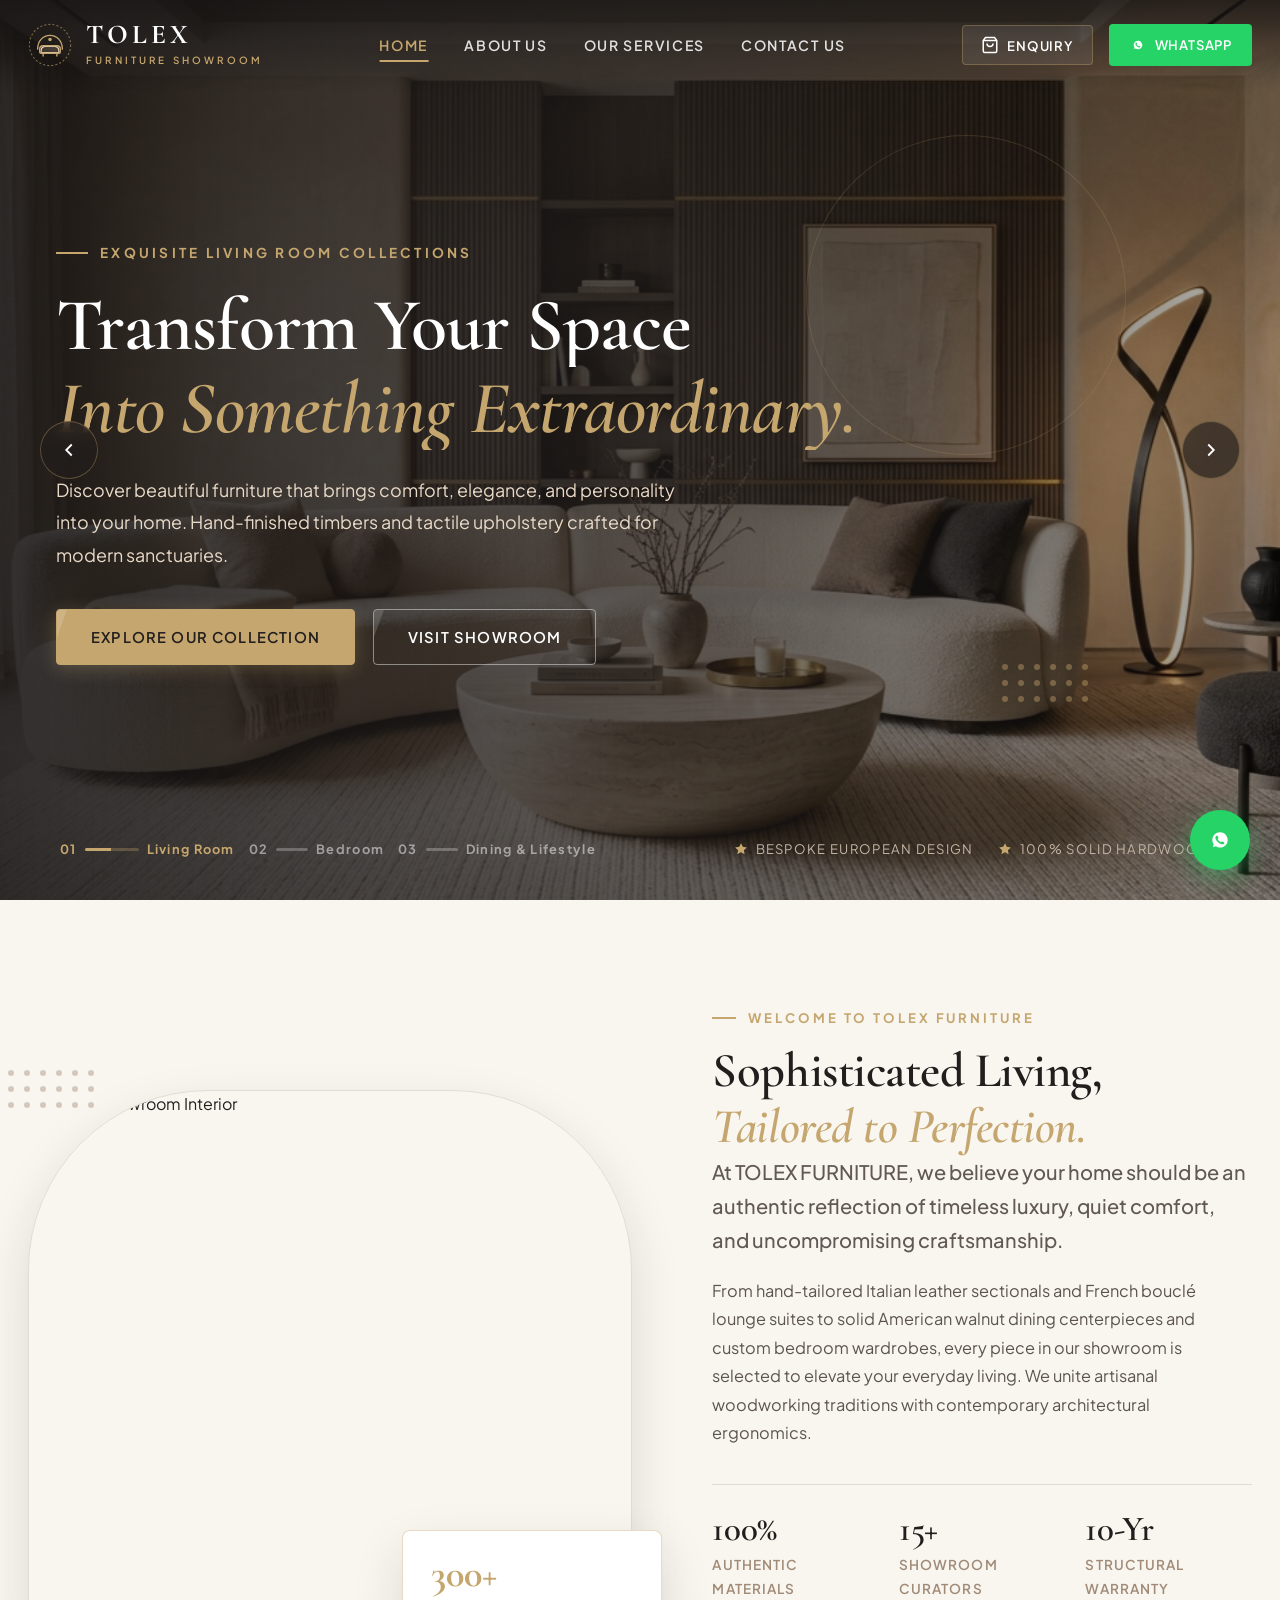
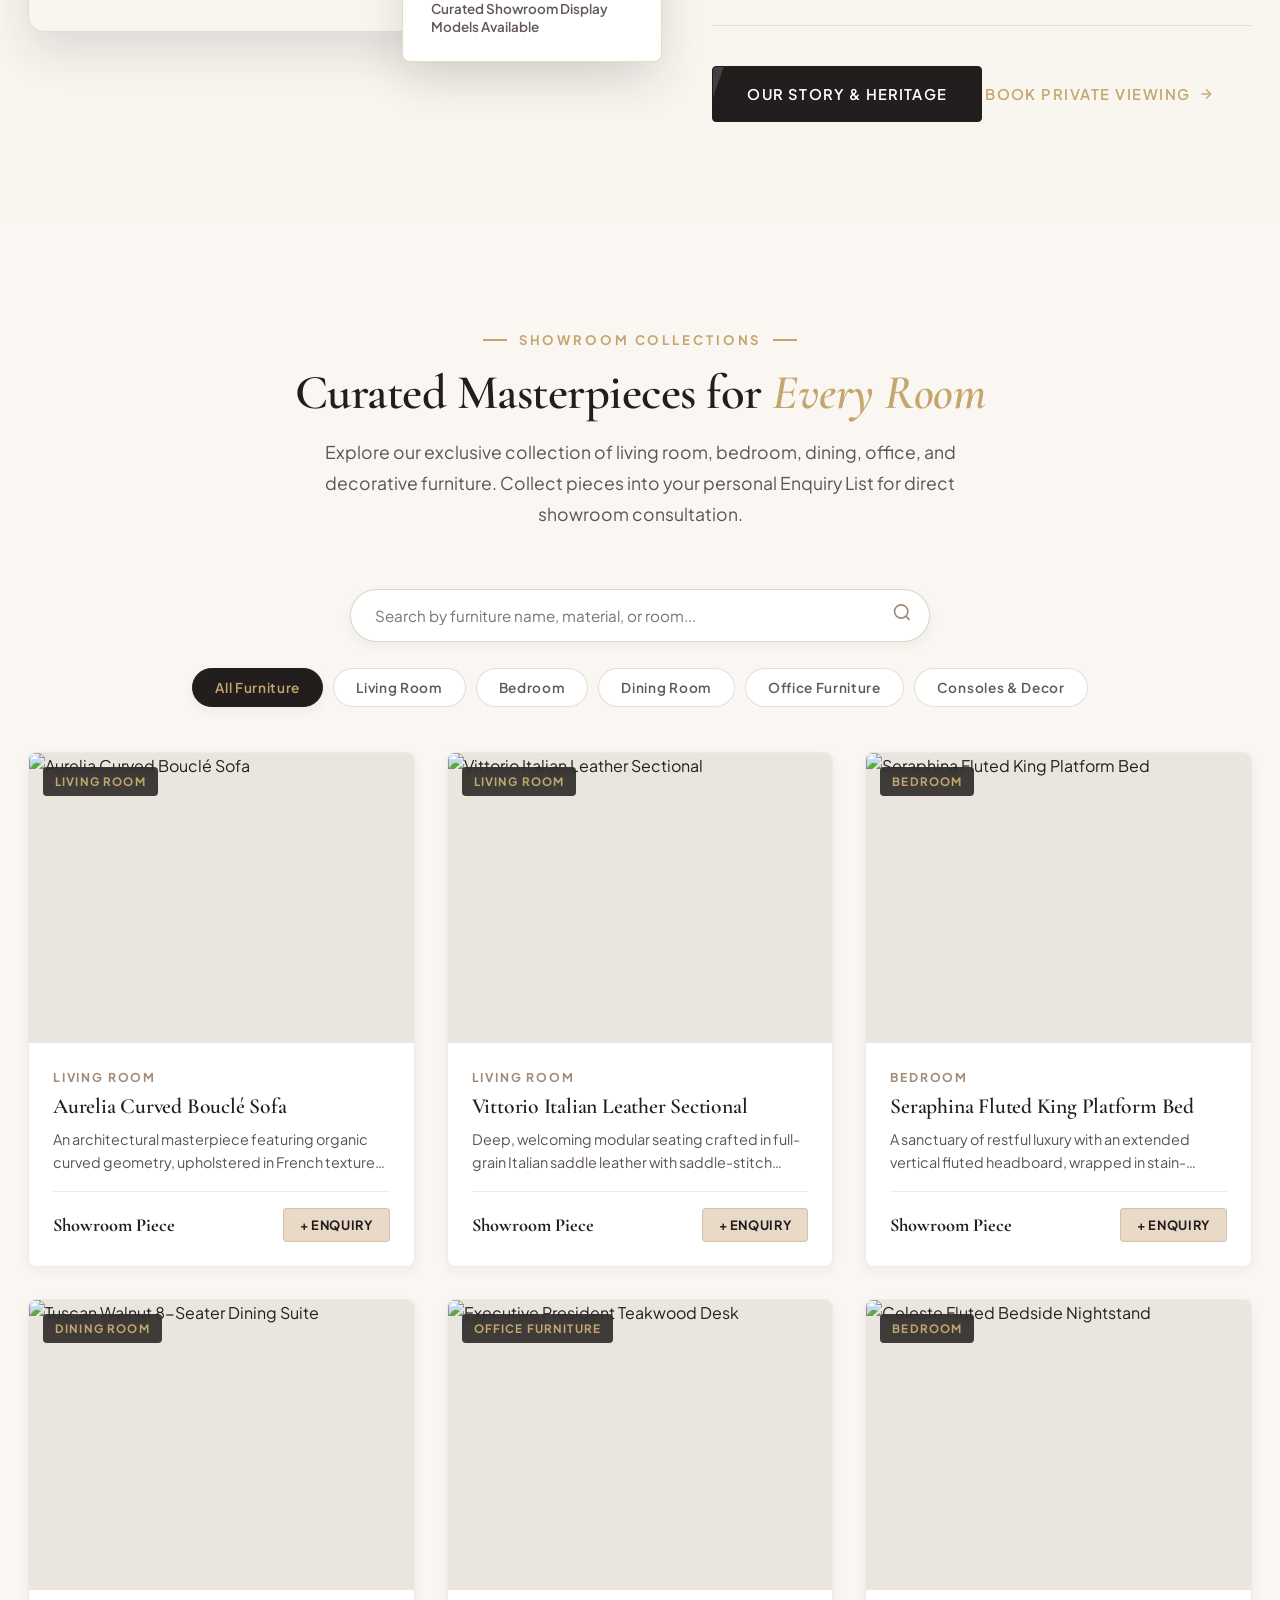
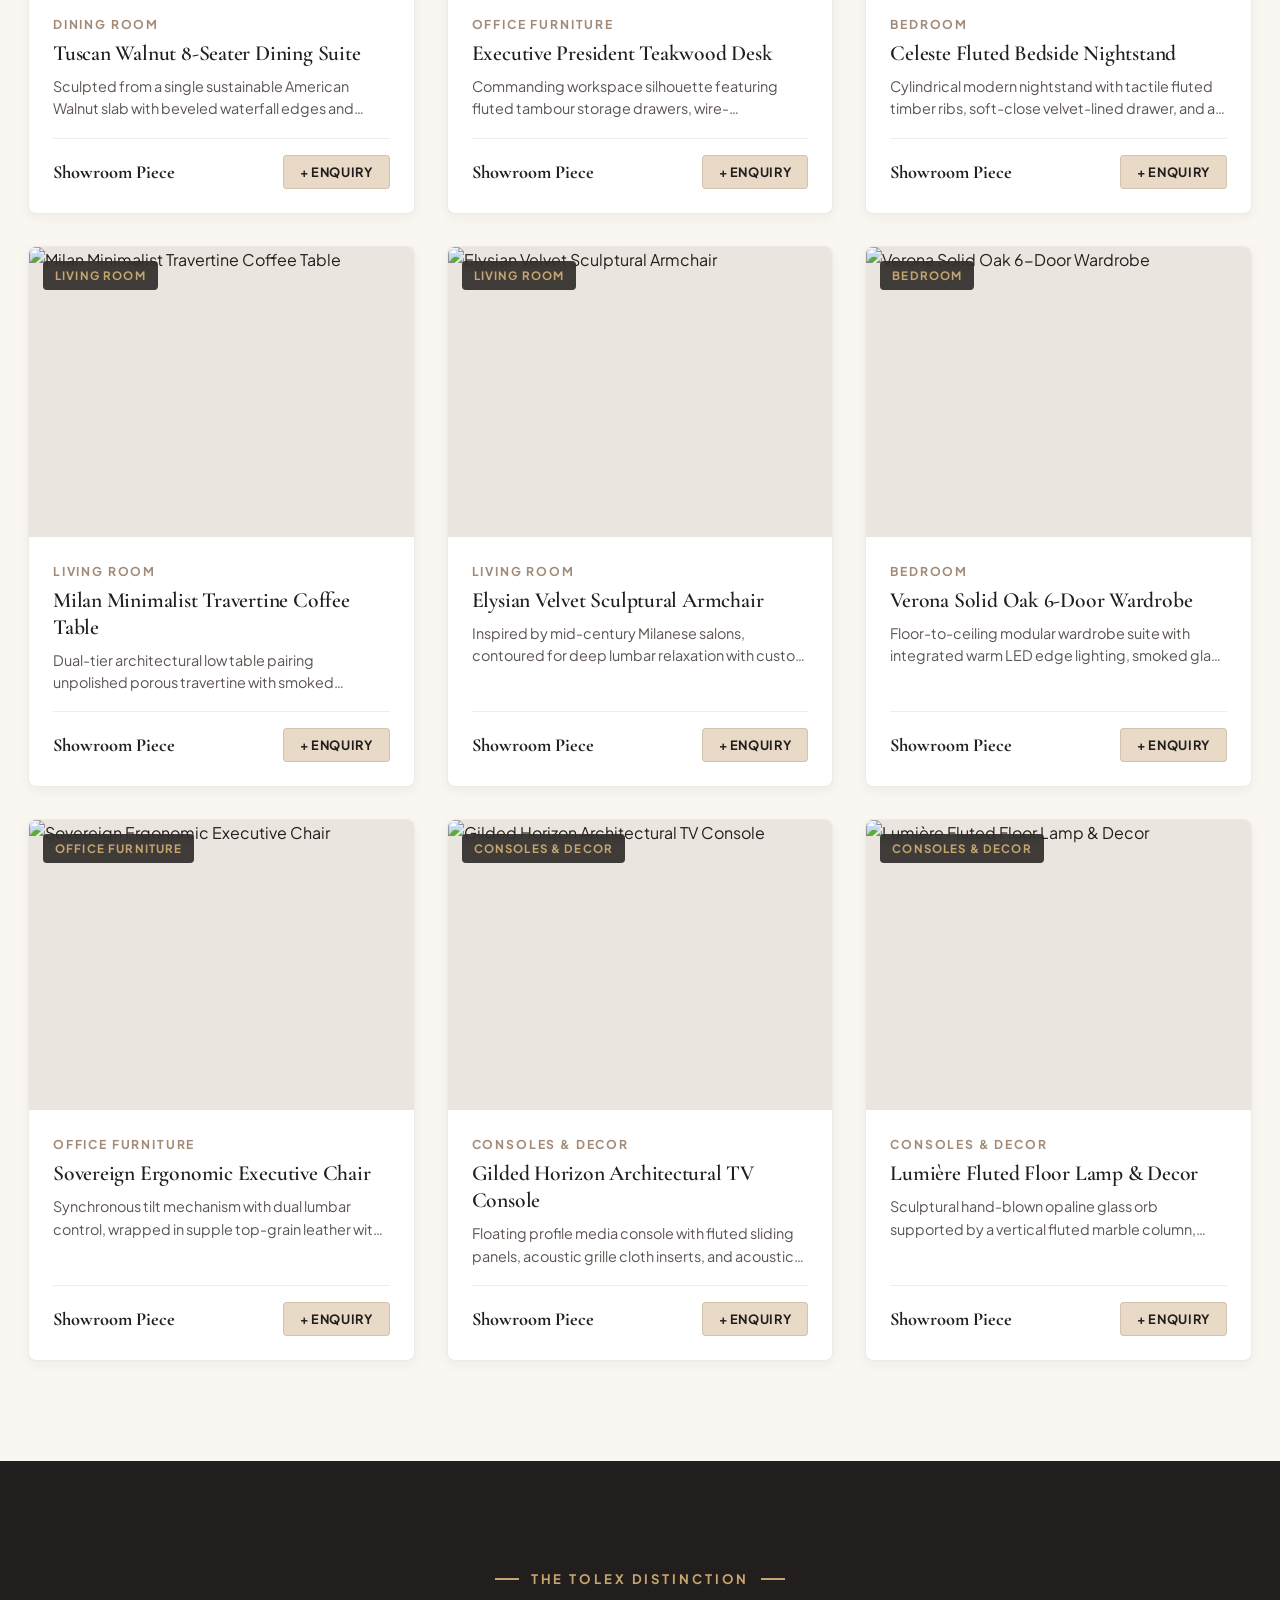
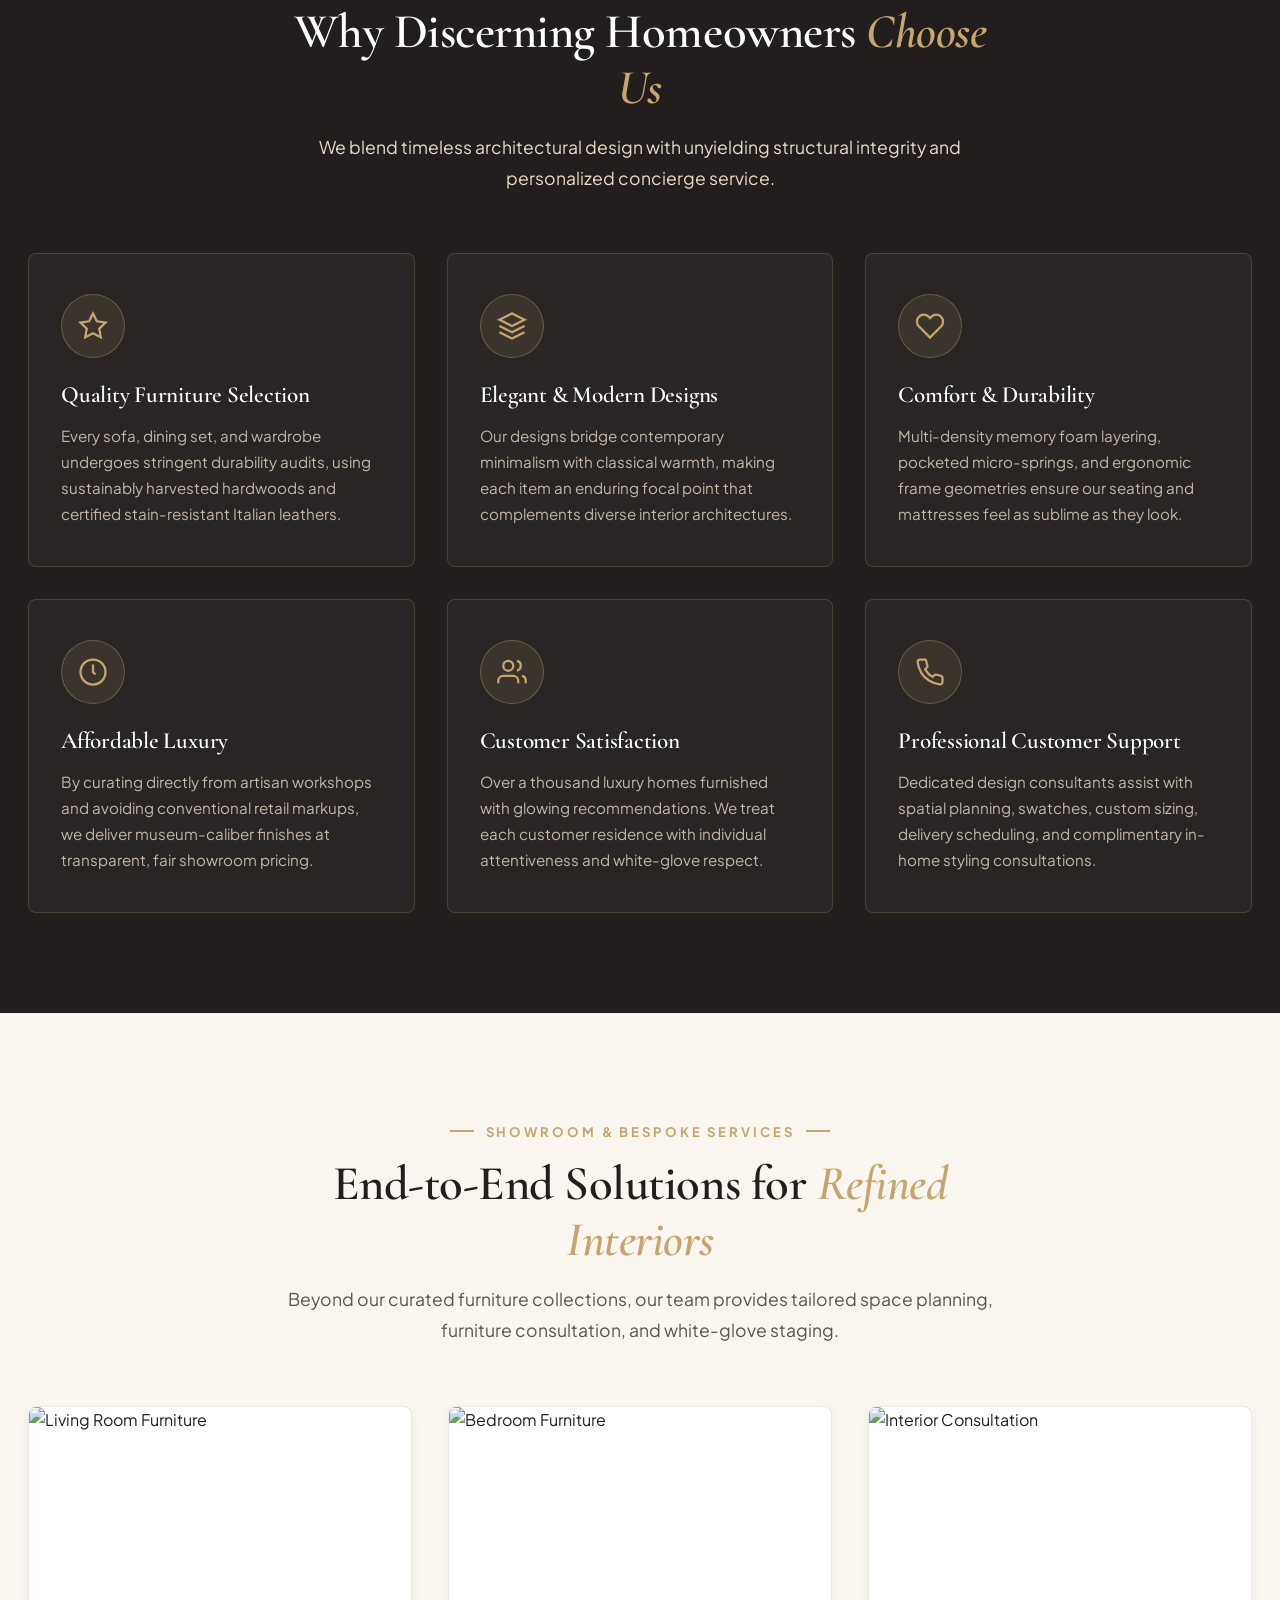
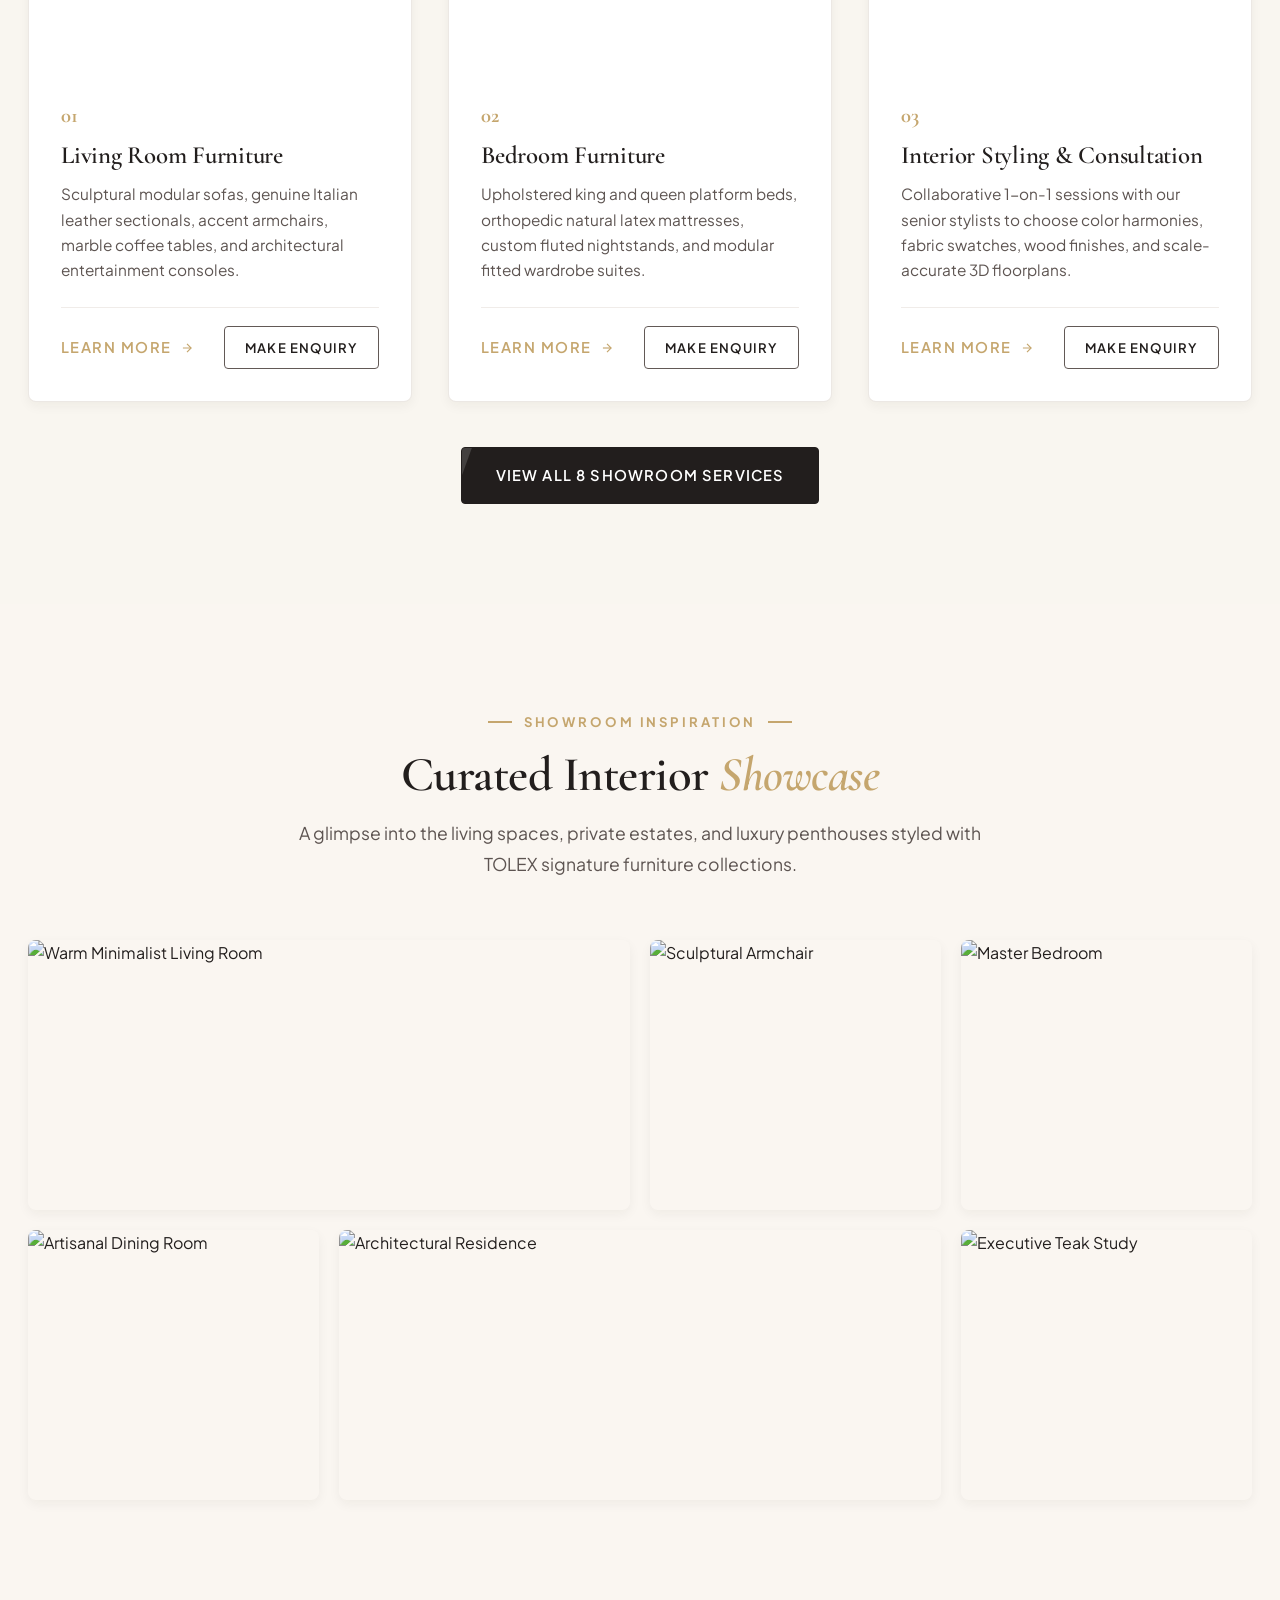
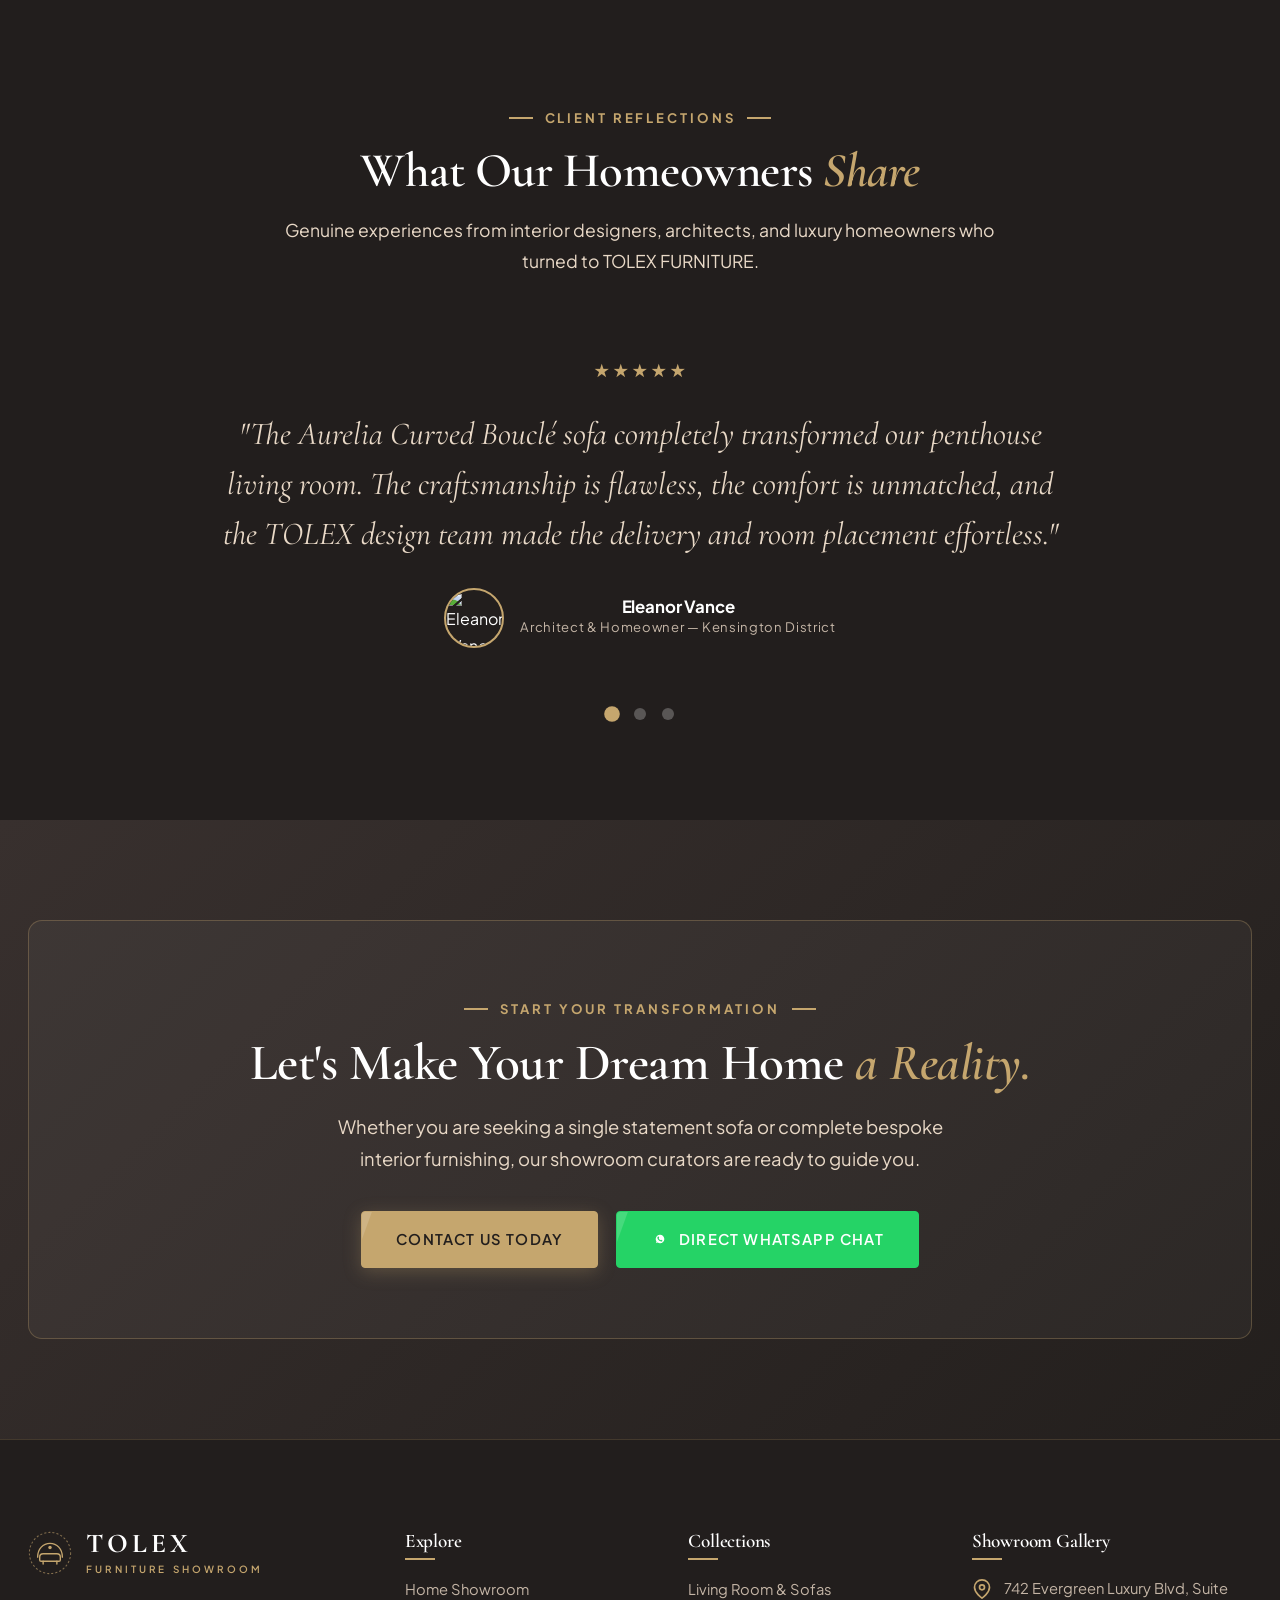
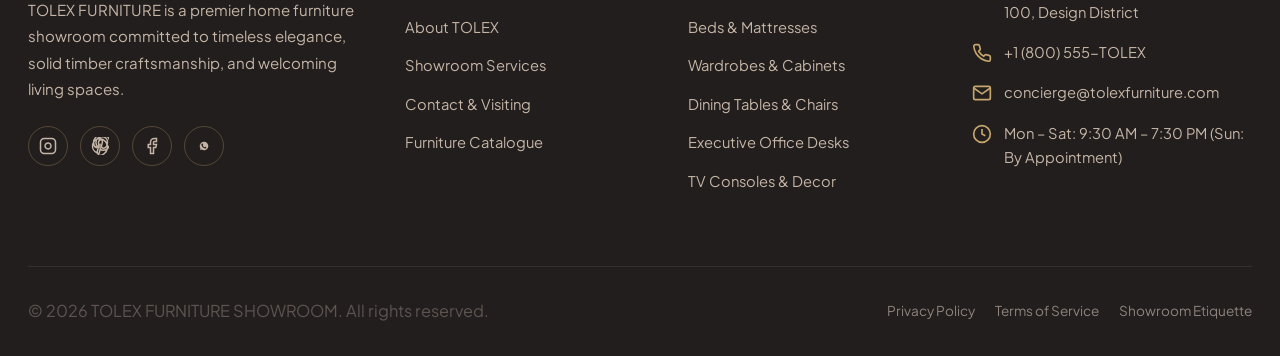
==== index.html @ 7bbafc11 "Initial commit: TOLEX FURNITURE 4-page luxury showroom website" ====
<!DOCTYPE html>
<html lang="en">
<head>
  <meta charset="UTF-8">
  <meta name="viewport" content="width=device-width, initial-scale=1.0">
  <title>TOLEX FURNITURE — Luxury Home Furniture Showroom</title>
  <meta name="description" content="Discover extraordinary furniture collections at TOLEX FURNITURE Showroom. Handcrafted living room, bedroom, dining, and executive office furniture designed with timeless elegance.">
  <link rel="stylesheet" href="css/style.css">
  <link rel="icon" type="image/svg+xml" href="assets/icons/favicon.svg">
</head>
<body>

  <!-- ========================================================================
       TOP NAVIGATION BAR
       ======================================================================== -->
  <header class="site-header" id="site-header">
    <div class="container header-container">
      <!-- Custom TOLEX Logo -->
      <a href="index.html" class="brand-logo" aria-label="TOLEX FURNITURE Home">
        <svg class="logo-symbol" viewBox="0 0 64 64" fill="none" xmlns="http://www.w3.org/2000/svg">
          <circle cx="32" cy="32" r="30" stroke="#C5A66E" stroke-width="1.5" stroke-dasharray="3 3" opacity="0.6"/>
          <path d="M14 38C14 26 22 18 32 18C42 18 50 26 50 38" stroke="#C5A66E" stroke-width="2" stroke-linecap="round"/>
          <path d="M19 41C19 36 21 34 26 34H38C43 34 45 36 45 41V43H19V41Z" fill="#A18B78" fill-opacity="0.3" stroke="#E9D9C7" stroke-width="1.8"/>
          <path d="M17 38C17 35 19 33 22 33H42C45 33 47 35 47 38V42C47 43 46 44 45 44H19C18 44 17 43 17 42V38Z" stroke="#C5A66E" stroke-width="2"/>
          <path d="M22 44V48M42 44V48" stroke="#C5A66E" stroke-width="2" stroke-linecap="round"/>
          <circle cx="32" cy="24" r="2.5" fill="#C5A66E"/>
        </svg>
        <div class="logo-text-wrap">
          <span class="logo-title">TOLEX</span>
          <span class="logo-subtitle">Furniture Showroom</span>
        </div>
      </a>

      <!-- Desktop Nav -->
      <nav class="desktop-nav" aria-label="Primary Navigation">
        <ul class="nav-menu">
          <li><a href="index.html" class="nav-link active">Home</a></li>
          <li><a href="about.html" class="nav-link">About Us</a></li>
          <li><a href="services.html" class="nav-link">Our Services</a></li>
          <li><a href="contact.html" class="nav-link">Contact Us</a></li>
        </ul>
      </nav>

      <!-- Action Buttons -->
      <div class="header-actions">
        <!-- Enquiry Drawer Trigger -->
        <button type="button" class="enquiry-trigger-btn" aria-label="View Enquiry List">
          <svg width="18" height="18" viewBox="0 0 24 24" fill="none" stroke="currentColor" stroke-width="2"><path d="M6 2L3 6v14a2 2 0 0 0 2 2h14a2 2 0 0 0 2-2V6l-3-4z"></path><line x1="3" y1="6" x2="21" y2="6"></line><path d="M16 10a4 4 0 0 1-8 0"></path></svg>
          <span>Enquiry</span>
          <span class="enquiry-badge" style="display:none;">0</span>
        </button>

        <!-- WhatsApp Button -->
        <a href="https://wa.me/1234567890?text=Hello%20TOLEX%20FURNITURE%2C%20I%20would%20like%20to%20inquire%20about%20your%20showroom%20collections." target="_blank" rel="noopener noreferrer" class="btn-header-whatsapp" aria-label="Chat on WhatsApp">
          <svg width="18" height="18" viewBox="0 0 24 24" fill="currentColor"><path d="M12.031 6.172c-3.181 0-5.767 2.586-5.768 5.766-.001 1.298.38 2.27 1.019 3.287l-.582 2.128 2.182-.573c.978.58 1.911.928 3.145.929 3.178 0 5.767-2.587 5.768-5.766.001-3.187-2.575-5.77-5.764-5.771zm3.392 8.244c-.144.405-.837.774-1.17.824-.299.045-.677.063-1.092-.069-.252-.08-.575-.187-.988-.365-1.739-.751-2.874-2.502-2.961-2.617-.087-.116-.708-.94-.708-1.793s.448-1.273.607-1.446c.159-.173.346-.217.462-.217l.332.007c.106.005.249-.04.39.299.144.347.491 1.2.534 1.288.043.087.072.188.014.303-.058.116-.087.188-.173.289l-.26.303c-.087.087-.179.182-.077.357.101.174.449.741.964 1.2 1.056.941 1.396.969 1.62.81l.303-.433c.101-.144.202-.12.332-.072.13.048.824.39 1.055.505.231.116.385.173.442.271.058.098.058.566-.086.971z"/></svg>
          <span>WhatsApp</span>
        </a>

        <!-- Hamburger Icon -->
        <button type="button" class="hamburger-btn" aria-label="Toggle Mobile Navigation">
          <span class="hamburger-line"></span>
          <span class="hamburger-line"></span>
          <span class="hamburger-line"></span>
        </button>
      </div>
    </div>
  </header>

  <!-- Mobile Navigation Drawer -->
  <div class="mobile-nav-backdrop"></div>
  <aside class="mobile-nav-drawer" aria-label="Mobile Navigation Drawer">
    <div class="mobile-nav-top">
      <div class="brand-logo mb-4">
        <div class="logo-text-wrap">
          <span class="logo-title">TOLEX</span>
          <span class="logo-subtitle">Furniture Showroom</span>
        </div>
      </div>
      <nav class="mobile-nav-links">
        <a href="index.html" class="mobile-nav-link active">Home <span>→</span></a>
        <a href="about.html" class="mobile-nav-link">About Us <span>→</span></a>
        <a href="services.html" class="mobile-nav-link">Our Services <span>→</span></a>
        <a href="contact.html" class="mobile-nav-link">Contact Us <span>→</span></a>
      </nav>
    </div>
    <div class="mobile-nav-footer">
      <a href="https://wa.me/1234567890" target="_blank" rel="noopener noreferrer" class="btn btn-whatsapp w-100">
        Chat on WhatsApp
      </a>
      <p class="text-taupe text-center" style="font-size:0.8rem;">Open Mon – Sat: 9:30 AM – 7:30 PM</p>
    </div>
  </aside>

  <!-- ========================================================================
       SLIDER REVOLUTION-STYLE HERO SECTION
       ======================================================================== -->
  <section class="hero-slider-section" aria-label="Hero Slider">
    <div class="hero-slider-wrap">

      <!-- Slide 1: Living Room Elegance -->
      <div class="hero-slide active" data-index="0">
        <div class="hero-slide-bg" style="background-image: url('assets/images/hero_living.jpg');"></div>
        <div class="hero-slide-overlay"></div>
        
        <div class="hero-slide-decoration">
          <div class="deco-line"></div>
          <div class="dot-matrix gold deco-dots">
            <span></span><span></span><span></span><span></span><span></span><span></span>
            <span></span><span></span><span></span><span></span><span></span><span></span>
            <span></span><span></span><span></span><span></span><span></span><span></span>
          </div>
        </div>

        <div class="container">
          <div class="hero-content">
            <span class="hero-tag">Exquisite Living Room Collections</span>
            <h1 class="hero-title">
              <span class="title-line"><span>Transform Your Space</span></span>
              <span class="title-line"><span class="italic text-gold">Into Something Extraordinary.</span></span>
            </h1>
            <p class="hero-desc">
              Discover beautiful furniture that brings comfort, elegance, and personality into your home. Hand-finished timbers and tactile upholstery crafted for modern sanctuaries.
            </p>
            <div class="hero-btn-group">
              <a href="#catalogue" class="btn btn-primary">Explore Our Collection</a>
              <a href="contact.html" class="btn btn-secondary">Visit Showroom</a>
            </div>
          </div>
        </div>
      </div>

      <!-- Slide 2: Bedroom Comfort -->
      <div class="hero-slide" data-index="1">
        <div class="hero-slide-bg" style="background-image: url('assets/images/hero_bedroom.jpg');"></div>
        <div class="hero-slide-overlay"></div>
        
        <div class="hero-slide-decoration">
          <div class="deco-line"></div>
          <div class="dot-matrix gold deco-dots">
            <span></span><span></span><span></span><span></span><span></span><span></span>
            <span></span><span></span><span></span><span></span><span></span><span></span>
            <span></span><span></span><span></span><span></span><span></span><span></span>
          </div>
        </div>

        <div class="container">
          <div class="hero-content">
            <span class="hero-tag">Master Bedroom Sanctuaries</span>
            <h1 class="hero-title">
              <span class="title-line"><span>Where Comfort Meets</span></span>
              <span class="title-line"><span class="italic text-gold">Timeless Design.</span></span>
            </h1>
            <p class="hero-desc">
              Experience beautifully crafted furniture designed to make every moment at home special. Ergonomic platform beds, velvet headboards, and tailored nightstands.
            </p>
            <div class="hero-btn-group">
              <a href="#catalogue" class="btn btn-primary">Discover More</a>
              <a href="services.html" class="btn btn-secondary">Custom Fitouts</a>
            </div>
          </div>
        </div>
      </div>

      <!-- Slide 3: Dining & Lifestyle -->
      <div class="hero-slide" data-index="2">
        <div class="hero-slide-bg" style="background-image: url('assets/images/hero_dining.jpg');"></div>
        <div class="hero-slide-overlay"></div>
        
        <div class="hero-slide-decoration">
          <div class="deco-line"></div>
          <div class="dot-matrix gold deco-dots">
            <span></span><span></span><span></span><span></span><span></span><span></span>
            <span></span><span></span><span></span><span></span><span></span><span></span>
            <span></span><span></span><span></span><span></span><span></span><span></span>
          </div>
        </div>

        <div class="container">
          <div class="hero-content">
            <span class="hero-tag">Artisanal Dining & Gathering</span>
            <h1 class="hero-title">
              <span class="title-line"><span>Create Spaces Worth</span></span>
              <span class="title-line"><span class="italic text-gold">Coming Home To.</span></span>
            </h1>
            <p class="hero-desc">
              Find exceptional furniture that brings people together and makes every space memorable. Solid hardwood dining suites, marble low tables, and sculptural chairs.
            </p>
            <div class="hero-btn-group">
              <a href="#catalogue" class="btn btn-primary">View Our Furniture</a>
              <a href="about.html" class="btn btn-secondary">Our Craftsmanship</a>
            </div>
          </div>
        </div>
      </div>

    </div>

    <!-- Slider Navigation Arrows -->
    <button type="button" class="slider-arrow-btn slider-arrow-prev" aria-label="Previous Slide">
      <svg width="22" height="22" viewBox="0 0 24 24" fill="none" stroke="currentColor" stroke-width="2"><polyline points="15 18 9 12 15 6"></polyline></svg>
    </button>
    <button type="button" class="slider-arrow-btn slider-arrow-next" aria-label="Next Slide">
      <svg width="22" height="22" viewBox="0 0 24 24" fill="none" stroke="currentColor" stroke-width="2"><polyline points="9 18 15 12 9 6"></polyline></svg>
    </button>

    <!-- Slider Bottom Controls Bar -->
    <div class="slider-bottom-bar">
      <!-- Indicators -->
      <div class="slider-indicators">
        <div class="indicator-item active" data-index="0">
          <span>01</span>
          <div class="indicator-bar"><div class="indicator-fill"></div></div>
          <span>Living Room</span>
        </div>
        <div class="indicator-item" data-index="1">
          <span>02</span>
          <div class="indicator-bar"><div class="indicator-fill"></div></div>
          <span>Bedroom</span>
        </div>
        <div class="indicator-item" data-index="2">
          <span>03</span>
          <div class="indicator-bar"><div class="indicator-fill"></div></div>
          <span>Dining & Lifestyle</span>
        </div>
      </div>

      <!-- Feature Strip -->
      <div class="slider-feature-strip">
        <span><svg width="14" height="14" viewBox="0 0 24 24" fill="var(--c-gold)"><polygon points="12 2 15.09 8.26 22 9.27 17 14.14 18.18 21.02 12 17.77 5.82 21.02 7 14.14 2 9.27 8.91 8.26 12 2"></polygon></svg> Bespoke European Design</span>
        <span><svg width="14" height="14" viewBox="0 0 24 24" fill="var(--c-gold)"><polygon points="12 2 15.09 8.26 22 9.27 17 14.14 18.18 21.02 12 17.77 5.82 21.02 7 14.14 2 9.27 8.91 8.26 12 2"></polygon></svg> 100% Solid Hardwoods</span>
      </div>
    </div>
  </section>

  <!-- ========================================================================
       WELCOME SECTION
       ======================================================================== -->
  <section class="welcome-section section-padding" id="about-intro">
    <div class="container">
      <div class="welcome-grid">
        <!-- Visual Composition -->
        <div class="welcome-visual-stack reveal-on-scroll">
          <div class="dot-matrix welcome-dot-accent">
            <span></span><span></span><span></span><span></span><span></span><span></span>
            <span></span><span></span><span></span><span></span><span></span><span></span>
            <span></span><span></span><span></span><span></span><span></span><span></span>
          </div>

          <div class="welcome-main-img-wrap">
            <img src="https://images.unsplash.com/photo-1618221195710-dd6b41faaea6?auto=format&fit=crop&w=1000&q=80" alt="TOLEX Showroom Interior" class="welcome-main-img" loading="lazy">
          </div>

          <!-- Floating Badge / Card -->
          <div class="welcome-floating-card">
            <div class="floating-card-stat">300+</div>
            <div class="floating-card-label">Curated Showroom Display Models Available</div>
          </div>
        </div>

        <!-- Content -->
        <div class="welcome-content-wrap reveal-on-scroll">
          <span class="section-kicker">Welcome to TOLEX FURNITURE</span>
          <h2>Sophisticated Living, <span class="italic text-gold">Tailored to Perfection.</span></h2>
          <p class="welcome-lead">
            At TOLEX FURNITURE, we believe your home should be an authentic reflection of timeless luxury, quiet comfort, and uncompromising craftsmanship.
          </p>
          <p>
            From hand-tailored Italian leather sectionals and French bouclé lounge suites to solid American walnut dining centerpieces and custom bedroom wardrobes, every piece in our showroom is selected to elevate your everyday living. We unite artisanal woodworking traditions with contemporary architectural ergonomics.
          </p>

          <!-- Showroom Statistics -->
          <div class="welcome-stats-row">
            <div class="stat-item">
              <h4>100%</h4>
              <p>Authentic Materials</p>
            </div>
            <div class="stat-item">
              <h4>15+</h4>
              <p>Showroom Curators</p>
            </div>
            <div class="stat-item">
              <h4>10-Yr</h4>
              <p>Structural Warranty</p>
            </div>
          </div>

          <div class="welcome-btn-row">
            <a href="about.html" class="btn btn-dark">Our Story & Heritage</a>
            <a href="contact.html" class="btn-link ml-4">Book Private Viewing <svg width="16" height="16" viewBox="0 0 24 24" fill="none" stroke="currentColor" stroke-width="2"><line x1="5" y1="12" x2="19" y2="12"></line><polyline points="12 5 19 12 12 19"></polyline></svg></a>
          </div>
        </div>
      </div>
    </div>
  </section>

  <!-- ========================================================================
       FEATURED FURNITURE COLLECTIONS (CATALOGUE & SEARCH)
       ======================================================================== -->
  <section class="catalogue-section section-padding" id="catalogue">
    <div class="container">
      <div class="section-header reveal-on-scroll">
        <span class="section-kicker center">Showroom Collections</span>
        <h2>Curated Masterpieces for <span class="italic text-gold">Every Room</span></h2>
        <p>Explore our exclusive collection of living room, bedroom, dining, office, and decorative furniture. Collect pieces into your personal Enquiry List for direct showroom consultation.</p>
      </div>

      <!-- Controls: Search & Category Filters -->
      <div class="catalogue-controls-wrap reveal-on-scroll">
        <!-- Live Search -->
        <div class="product-search-box">
          <input type="text" class="search-input" placeholder="Search by furniture name, material, or room..." aria-label="Search furniture collection">
          <span class="search-icon-btn">
            <svg width="20" height="20" viewBox="0 0 24 24" fill="none" stroke="currentColor" stroke-width="2"><circle cx="11" cy="11" r="8"></circle><line x1="21" y1="21" x2="16.65" y2="16.65"></line></svg>
          </span>
        </div>

        <!-- Filter Tabs -->
        <div class="category-filter-tabs">
          <button type="button" class="filter-pill active" data-filter="all">All Furniture</button>
          <button type="button" class="filter-pill" data-filter="living">Living Room</button>
          <button type="button" class="filter-pill" data-filter="bedroom">Bedroom</button>
          <button type="button" class="filter-pill" data-filter="dining">Dining Room</button>
          <button type="button" class="filter-pill" data-filter="office">Office Furniture</button>
          <button type="button" class="filter-pill" data-filter="decor">Consoles & Decor</button>
        </div>
      </div>

      <!-- Products Grid (Rendered by main.js) -->
      <div class="products-grid">
        <!-- JavaScript populates 12 luxury items -->
      </div>
    </div>
  </section>

  <!-- ========================================================================
       WHY CHOOSE US (INSPIRED BY FLYER BRAND ELEMENTS)
       ======================================================================== -->
  <section class="why-choose-section section-padding">
    <div class="container">
      <div class="section-header reveal-on-scroll">
        <span class="section-kicker center">The TOLEX Distinction</span>
        <h2>Why Discerning Homeowners <span class="italic text-gold">Choose Us</span></h2>
        <p>We blend timeless architectural design with unyielding structural integrity and personalized concierge service.</p>
      </div>

      <div class="why-grid">
        <!-- Pillar 1 -->
        <div class="why-card reveal-on-scroll">
          <div class="why-icon-box">
            <svg width="30" height="30" viewBox="0 0 24 24" fill="none" stroke="currentColor" stroke-width="1.8"><polygon points="12 2 15.09 8.26 22 9.27 17 14.14 18.18 21.02 12 17.77 5.82 21.02 7 14.14 2 9.27 8.91 8.26 12 2"></polygon></svg>
          </div>
          <h3>Quality Furniture Selection</h3>
          <p>Every sofa, dining set, and wardrobe undergoes stringent durability audits, using sustainably harvested hardwoods and certified stain-resistant Italian leathers.</p>
        </div>

        <!-- Pillar 2 -->
        <div class="why-card reveal-on-scroll">
          <div class="why-icon-box">
            <svg width="30" height="30" viewBox="0 0 24 24" fill="none" stroke="currentColor" stroke-width="1.8"><path d="M12 2L2 7l10 5 10-5-10-5zM2 17l10 5 10-5M2 12l10 5 10-5"></path></svg>
          </div>
          <h3>Elegant & Modern Designs</h3>
          <p>Our designs bridge contemporary minimalism with classical warmth, making each item an enduring focal point that complements diverse interior architectures.</p>
        </div>

        <!-- Pillar 3 -->
        <div class="why-card reveal-on-scroll">
          <div class="why-icon-box">
            <svg width="30" height="30" viewBox="0 0 24 24" fill="none" stroke="currentColor" stroke-width="1.8"><path d="M20.84 4.61a5.5 5.5 0 0 0-7.78 0L12 5.67l-1.06-1.06a5.5 5.5 0 0 0-7.78 7.78l1.06 1.06L12 21.23l7.78-7.78 1.06-1.06a5.5 5.5 0 0 0 0-7.78z"></path></svg>
          </div>
          <h3>Comfort & Durability</h3>
          <p>Multi-density memory foam layering, pocketed micro-springs, and ergonomic frame geometries ensure our seating and mattresses feel as sublime as they look.</p>
        </div>

        <!-- Pillar 4 -->
        <div class="why-card reveal-on-scroll">
          <div class="why-icon-box">
            <svg width="30" height="30" viewBox="0 0 24 24" fill="none" stroke="currentColor" stroke-width="1.8"><circle cx="12" cy="12" r="10"></circle><polyline points="12 6 12 12 14 14"></polyline></svg>
          </div>
          <h3>Affordable Luxury</h3>
          <p>By curating directly from artisan workshops and avoiding conventional retail markups, we deliver museum-caliber finishes at transparent, fair showroom pricing.</p>
        </div>

        <!-- Pillar 5 -->
        <div class="why-card reveal-on-scroll">
          <div class="why-icon-box">
            <svg width="30" height="30" viewBox="0 0 24 24" fill="none" stroke="currentColor" stroke-width="1.8"><path d="M17 21v-2a4 4 0 0 0-4-4H5a4 4 0 0 0-4 4v2"></path><circle cx="9" cy="7" r="4"></circle><path d="M23 21v-2a4 4 0 0 0-3-3.87"></path><path d="M16 3.13a4 4 0 0 1 0 7.75"></path></svg>
          </div>
          <h3>Customer Satisfaction</h3>
          <p>Over a thousand luxury homes furnished with glowing recommendations. We treat each customer residence with individual attentiveness and white-glove respect.</p>
        </div>

        <!-- Pillar 6 -->
        <div class="why-card reveal-on-scroll">
          <div class="why-icon-box">
            <svg width="30" height="30" viewBox="0 0 24 24" fill="none" stroke="currentColor" stroke-width="1.8"><path d="M22 16.92v3a2 2 0 0 1-2.18 2 19.79 19.79 0 0 1-8.63-3.07 19.5 19.5 0 0 1-6-6 19.79 19.79 0 0 1-3.07-8.67A2 2 0 0 1 4.11 2h3a2 2 0 0 1 2 1.72 12.84 12.84 0 0 0 .7 2.81 2 2 0 0 1-.45 2.11L8.09 9.91a16 16 0 0 0 6 6l1.27-1.27a2 2 0 0 1 2.11-.45 12.84 12.84 0 0 0 2.81.7A2 2 0 0 1 22 16.92z"></path></svg>
          </div>
          <h3>Professional Customer Support</h3>
          <p>Dedicated design consultants assist with spatial planning, swatches, custom sizing, delivery scheduling, and complimentary in-home styling consultations.</p>
        </div>
      </div>
    </div>
  </section>

  <!-- ========================================================================
       OUR SERVICES PREVIEW
       ======================================================================== -->
  <section class="services-section section-padding">
    <div class="container">
      <div class="section-header reveal-on-scroll">
        <span class="section-kicker center">Showroom & Bespoke Services</span>
        <h2>End-to-End Solutions for <span class="italic text-gold">Refined Interiors</span></h2>
        <p>Beyond our curated furniture collections, our team provides tailored space planning, furniture consultation, and white-glove staging.</p>
      </div>

      <div class="services-grid">
        <!-- Service Preview 1 -->
        <div class="service-card reveal-on-scroll">
          <div class="service-img-wrap">
            <img src="https://images.unsplash.com/photo-1600210492486-724fe5c67fb0?auto=format&fit=crop&w=800&q=80" alt="Living Room Furniture" class="service-img" loading="lazy">
          </div>
          <div class="service-content">
            <span class="service-number">01</span>
            <h3>Living Room Furniture</h3>
            <p>Sculptural modular sofas, genuine Italian leather sectionals, accent armchairs, marble coffee tables, and architectural entertainment consoles.</p>
            <div class="service-actions">
              <a href="services.html#service-living" class="btn-link">Learn More <svg width="14" height="14" viewBox="0 0 24 24" fill="none" stroke="currentColor" stroke-width="2"><line x1="5" y1="12" x2="19" y2="12"></line><polyline points="12 5 19 12 12 19"></polyline></svg></a>
              <a href="contact.html" class="btn btn-sm btn-outline-dark">Make Enquiry</a>
            </div>
          </div>
        </div>

        <!-- Service Preview 2 -->
        <div class="service-card reveal-on-scroll">
          <div class="service-img-wrap">
            <img src="https://images.unsplash.com/photo-1616594039964-ae9021a400a0?auto=format&fit=crop&w=800&q=80" alt="Bedroom Furniture" class="service-img" loading="lazy">
          </div>
          <div class="service-content">
            <span class="service-number">02</span>
            <h3>Bedroom Furniture</h3>
            <p>Upholstered king and queen platform beds, orthopedic natural latex mattresses, custom fluted nightstands, and modular fitted wardrobe suites.</p>
            <div class="service-actions">
              <a href="services.html#service-bedroom" class="btn-link">Learn More <svg width="14" height="14" viewBox="0 0 24 24" fill="none" stroke="currentColor" stroke-width="2"><line x1="5" y1="12" x2="19" y2="12"></line><polyline points="12 5 19 12 12 19"></polyline></svg></a>
              <a href="contact.html" class="btn btn-sm btn-outline-dark">Make Enquiry</a>
            </div>
          </div>
        </div>

        <!-- Service Preview 3 -->
        <div class="service-card reveal-on-scroll">
          <div class="service-img-wrap">
            <img src="https://images.unsplash.com/photo-1600585154340-be6161a56a0c?auto=format&fit=crop&w=800&q=80" alt="Interior Consultation" class="service-img" loading="lazy">
          </div>
          <div class="service-content">
            <span class="service-number">03</span>
            <h3>Interior Styling & Consultation</h3>
            <p>Collaborative 1-on-1 sessions with our senior stylists to choose color harmonies, fabric swatches, wood finishes, and scale-accurate 3D floorplans.</p>
            <div class="service-actions">
              <a href="services.html#service-consultation" class="btn-link">Learn More <svg width="14" height="14" viewBox="0 0 24 24" fill="none" stroke="currentColor" stroke-width="2"><line x1="5" y1="12" x2="19" y2="12"></line><polyline points="12 5 19 12 12 19"></polyline></svg></a>
              <a href="contact.html" class="btn btn-sm btn-outline-dark">Make Enquiry</a>
            </div>
          </div>
        </div>
      </div>

      <div class="text-center mt-5" style="text-align: center; margin-top: 45px;">
        <a href="services.html" class="btn btn-dark">View All 8 Showroom Services</a>
      </div>
    </div>
  </section>

  <!-- ========================================================================
       GALLERY SECTION
       ======================================================================== -->
  <section class="gallery-section section-padding">
    <div class="container">
      <div class="section-header reveal-on-scroll">
        <span class="section-kicker center">Showroom Inspiration</span>
        <h2>Curated Interior <span class="italic text-gold">Showcase</span></h2>
        <p>A glimpse into the living spaces, private estates, and luxury penthouses styled with TOLEX signature furniture collections.</p>
      </div>

      <div class="gallery-grid">
        <div class="gallery-item span-2 reveal-on-scroll">
          <img src="https://images.unsplash.com/photo-1600210492486-724fe5c67fb0?auto=format&fit=crop&w=1200&q=80" alt="Warm Minimalist Living Room" class="gallery-img" loading="lazy">
          <div class="gallery-overlay">
            <h4>Palazzo Living Room</h4>
            <span>Milan Minimalist Aesthetics</span>
          </div>
        </div>

        <div class="gallery-item reveal-on-scroll">
          <img src="https://images.unsplash.com/photo-1586023492125-27b2c045efd7?auto=format&fit=crop&w=800&q=80" alt="Sculptural Armchair" class="gallery-img" loading="lazy">
          <div class="gallery-overlay">
            <h4>The Bouclé Lounge</h4>
            <span>Armchair & Lighting Accent</span>
          </div>
        </div>

        <div class="gallery-item reveal-on-scroll">
          <img src="https://images.unsplash.com/photo-1616594039964-ae9021a400a0?auto=format&fit=crop&w=800&q=80" alt="Master Bedroom" class="gallery-img" loading="lazy">
          <div class="gallery-overlay">
            <h4>Fluted Velvet Bed Suite</h4>
            <span>Warm Ambient Lighting</span>
          </div>
        </div>

        <div class="gallery-item reveal-on-scroll">
          <img src="https://images.unsplash.com/photo-1617806118233-18e1de247200?auto=format&fit=crop&w=800&q=80" alt="Artisanal Dining Room" class="gallery-img" loading="lazy">
          <div class="gallery-overlay">
            <h4>Tuscan Walnut Gathering</h4>
            <span>Organic Wood Joinery</span>
          </div>
        </div>

        <div class="gallery-item span-2 reveal-on-scroll">
          <img src="https://images.unsplash.com/photo-1618221195710-dd6b41faaea6?auto=format&fit=crop&w=1200&q=80" alt="Architectural Residence" class="gallery-img" loading="lazy">
          <div class="gallery-overlay">
            <h4>Grand Salon Residence</h4>
            <span>Full Showroom Custom Fitout</span>
          </div>
        </div>

        <div class="gallery-item reveal-on-scroll">
          <img src="https://images.unsplash.com/photo-1518455027359-f3f8164ba6bd?auto=format&fit=crop&w=800&q=80" alt="Executive Teak Study" class="gallery-img" loading="lazy">
          <div class="gallery-overlay">
            <h4>Executive Home Office</h4>
            <span>Teakwood & Leather Craft</span>
          </div>
        </div>
      </div>
    </div>
  </section>

  <!-- ========================================================================
       CUSTOMER TESTIMONIALS SLIDER
       ======================================================================== -->
  <section class="testimonials-section section-padding">
    <div class="container">
      <div class="section-header reveal-on-scroll">
        <span class="section-kicker center text-gold">Client Reflections</span>
        <h2 class="text-white">What Our Homeowners <span class="italic text-gold">Share</span></h2>
        <p class="text-cream">Genuine experiences from interior designers, architects, and luxury homeowners who turned to TOLEX FURNITURE.</p>
      </div>

      <div class="testimonial-slider-container">
        <!-- Testimonial 1 -->
        <div class="testimonial-slide active">
          <div class="testimonial-stars">★ ★ ★ ★ ★</div>
          <blockquote class="testimonial-quote">
            "The Aurelia Curved Bouclé sofa completely transformed our penthouse living room. The craftsmanship is flawless, the comfort is unmatched, and the TOLEX design team made the delivery and room placement effortless."
          </blockquote>
          <div class="testimonial-author-wrap">
            <img src="https://images.unsplash.com/photo-1534528741775-53994a69daeb?auto=format&fit=crop&w=160&q=80" alt="Eleanor Vance" class="testimonial-avatar" loading="lazy">
            <div class="testimonial-author">
              <h4>Eleanor Vance</h4>
              <p>Architect & Homeowner — Kensington District</p>
            </div>
          </div>
        </div>

        <!-- Testimonial 2 -->
        <div class="testimonial-slide">
          <div class="testimonial-stars">★ ★ ★ ★ ★</div>
          <blockquote class="testimonial-quote">
            "As an interior designer, I have high standards for wood joinery and upholstery durability. TOLEX delivers international luxury showroom quality that surpasses Italian imports at double the price."
          </blockquote>
          <div class="testimonial-author-wrap">
            <img src="https://images.unsplash.com/photo-1507003211169-0a1dd7228f2d?auto=format&fit=crop&w=160&q=80" alt="Marcus Davenport" class="testimonial-avatar" loading="lazy">
            <div class="testimonial-author">
              <h4>Marcus Davenport</h4>
              <p>Principal Stylist, Davenport Interiors</p>
            </div>
          </div>
        </div>

        <!-- Testimonial 3 -->
        <div class="testimonial-slide">
          <div class="testimonial-stars">★ ★ ★ ★ ★</div>
          <blockquote class="testimonial-quote">
            "Visiting their showroom was a breath of fresh air. No aggressive sales pressure, just deep design consultation and gorgeous tangible materials. Our Tuscan walnut dining suite is a true family heirloom."
          </blockquote>
          <div class="testimonial-author-wrap">
            <img src="https://images.unsplash.com/photo-1573496359142-b8d87734a5a2?auto=format&fit=crop&w=160&q=80" alt="Sophia Al-Rashid" class="testimonial-avatar" loading="lazy">
            <div class="testimonial-author">
              <h4>Sophia Al-Rashid</h4>
              <p>Private Villa Owner</p>
            </div>
          </div>
        </div>

        <!-- Carousel Dots -->
        <div class="testimonial-controls">
          <button type="button" class="testimonial-dot active" aria-label="Go to testimonial 1"></button>
          <button type="button" class="testimonial-dot" aria-label="Go to testimonial 2"></button>
          <button type="button" class="testimonial-dot" aria-label="Go to testimonial 3"></button>
        </div>
      </div>
    </div>
  </section>

  <!-- ========================================================================
       FINAL CALL TO ACTION
       ======================================================================== -->
  <section class="final-cta-section">
    <div class="container">
      <div class="cta-box reveal-on-scroll">
        <span class="section-kicker center text-gold">Start Your Transformation</span>
        <h2>Let's Make Your Dream Home <span class="italic text-gold">a Reality.</span></h2>
        <p>Whether you are seeking a single statement sofa or complete bespoke interior furnishing, our showroom curators are ready to guide you.</p>
        <div class="cta-btn-group">
          <a href="contact.html" class="btn btn-primary">Contact Us Today</a>
          <a href="https://wa.me/1234567890" target="_blank" rel="noopener noreferrer" class="btn btn-whatsapp">
            <svg width="18" height="18" viewBox="0 0 24 24" fill="currentColor"><path d="M12.031 6.172c-3.181 0-5.767 2.586-5.768 5.766-.001 1.298.38 2.27 1.019 3.287l-.582 2.128 2.182-.573c.978.58 1.911.928 3.145.929 3.178 0 5.767-2.587 5.768-5.766.001-3.187-2.575-5.77-5.764-5.771zm3.392 8.244c-.144.405-.837.774-1.17.824-.299.045-.677.063-1.092-.069-.252-.08-.575-.187-.988-.365-1.739-.751-2.874-2.502-2.961-2.617-.087-.116-.708-.94-.708-1.793s.448-1.273.607-1.446c.159-.173.346-.217.462-.217l.332.007c.106.005.249-.04.39.299.144.347.491 1.2.534 1.288.043.087.072.188.014.303-.058.116-.087.188-.173.289l-.26.303c-.087.087-.179.182-.077.357.101.174.449.741.964 1.2 1.056.941 1.396.969 1.62.81l.303-.433c.101-.144.202-.12.332-.072.13.048.824.39 1.055.505.231.116.385.173.442.271.058.098.058.566-.086.971z"/></svg>
            Direct WhatsApp Chat
          </a>
        </div>
      </div>
    </div>
  </section>

  <!-- ========================================================================
       FOOTER
       ======================================================================== -->
  <footer class="site-footer">
    <div class="container">
      <div class="footer-top">
        <!-- Brand Info -->
        <div class="footer-col footer-brand">
          <a href="index.html" class="brand-logo mb-3">
            <svg class="logo-symbol" viewBox="0 0 64 64" fill="none" xmlns="http://www.w3.org/2000/svg">
              <circle cx="32" cy="32" r="30" stroke="#C5A66E" stroke-width="1.5" stroke-dasharray="3 3" opacity="0.6"/>
              <path d="M14 38C14 26 22 18 32 18C42 18 50 26 50 38" stroke="#C5A66E" stroke-width="2" stroke-linecap="round"/>
              <path d="M17 38C17 35 19 33 22 33H42C45 33 47 35 47 38V42C47 43 46 44 45 44H19C18 44 17 43 17 42V38Z" stroke="#C5A66E" stroke-width="2"/>
              <path d="M22 44V48M42 44V48" stroke="#C5A66E" stroke-width="2" stroke-linecap="round"/>
              <circle cx="32" cy="24" r="2.5" fill="#C5A66E"/>
            </svg>
            <div class="logo-text-wrap">
              <span class="logo-title text-white">TOLEX</span>
              <span class="logo-subtitle">Furniture Showroom</span>
            </div>
          </a>
          <p>
            TOLEX FURNITURE is a premier home furniture showroom committed to timeless elegance, solid timber craftsmanship, and welcoming living spaces.
          </p>
          <div class="footer-social-links">
            <a href="https://instagram.com" target="_blank" rel="noopener noreferrer" class="social-icon-link" aria-label="Instagram">
              <svg width="18" height="18" viewBox="0 0 24 24" fill="none" stroke="currentColor" stroke-width="2"><rect x="2" y="2" width="20" height="20" rx="5" ry="5"></rect><path d="M16 11.37A4 4 0 1 1 12.63 8 4 4 0 0 1 16 11.37z"></path><line x1="17.5" y1="6.5" x2="17.51" y2="6.5"></line></svg>
            </a>
            <a href="https://pinterest.com" target="_blank" rel="noopener noreferrer" class="social-icon-link" aria-label="Pinterest">
              <svg width="18" height="18" viewBox="0 0 24 24" fill="none" stroke="currentColor" stroke-width="2"><line x1="12" y1="9" x2="12" y2="15"></line><path d="M12 2a10 10 0 0 0-3.6 19.3c-.1-.8-.1-2.1.2-3 .3-.9 1.9-8.1 1.9-8.1s-.5-1-.5-2.5c0-2.4 1.4-4.1 3.1-4.1 1.5 0 2.2 1.1 2.2 2.4 0 1.5-.9 3.7-1.4 5.8-.4 1.7.9 3.1 2.6 3.1 3.1 0 5.5-3.3 5.5-8.1 0-4.2-3-7.2-7.4-7.2-5 0-8 3.8-8 7.7 0 1.5.6 3.1 1.3 4 .1.2.2.3.1.6l-.5 2c-.1.3-.3.4-.6.3-2.1-1-3.4-4.1-3.4-6.6 0-5.4 3.9-10.4 11.3-10.4 5.9 0 10.5 4.3 10.5 9.9 0 6-3.7 10.7-8.9 10.7-1.7 0-3.4-.9-4-2l-1.1 4.2c-.4 1.5-1.5 3.4-2.2 4.6A10 10 0 1 0 12 2z"></path></svg>
            </a>
            <a href="https://facebook.com" target="_blank" rel="noopener noreferrer" class="social-icon-link" aria-label="Facebook">
              <svg width="18" height="18" viewBox="0 0 24 24" fill="none" stroke="currentColor" stroke-width="2"><path d="M18 2h-3a5 5 0 0 0-5 5v3H7v4h3v8h4v-8h3l1-4h-4V7a1 1 0 0 1 1-1h3z"></path></svg>
            </a>
            <a href="https://wa.me/1234567890" target="_blank" rel="noopener noreferrer" class="social-icon-link" aria-label="WhatsApp">
              <svg width="18" height="18" viewBox="0 0 24 24" fill="currentColor"><path d="M12.031 6.172c-3.181 0-5.767 2.586-5.768 5.766-.001 1.298.38 2.27 1.019 3.287l-.582 2.128 2.182-.573c.978.58 1.911.928 3.145.929 3.178 0 5.767-2.587 5.768-5.766.001-3.187-2.575-5.77-5.764-5.771zm3.392 8.244c-.144.405-.837.774-1.17.824-.299.045-.677.063-1.092-.069-.252-.08-.575-.187-.988-.365-1.739-.751-2.874-2.502-2.961-2.617-.087-.116-.708-.94-.708-1.793s.448-1.273.607-1.446c.159-.173.346-.217.462-.217l.332.007c.106.005.249-.04.39.299.144.347.491 1.2.534 1.288.043.087.072.188.014.303-.058.116-.087.188-.173.289l-.26.303c-.087.087-.179.182-.077.357.101.174.449.741.964 1.2 1.056.941 1.396.969 1.62.81l.303-.433c.101-.144.202-.12.332-.072.13.048.824.39 1.055.505.231.116.385.173.442.271.058.098.058.566-.086.971z"/></svg>
            </a>
          </div>
        </div>

        <!-- Quick Links -->
        <div class="footer-col">
          <h4>Explore</h4>
          <ul class="footer-links-list">
            <li><a href="index.html">Home Showroom</a></li>
            <li><a href="about.html">About TOLEX</a></li>
            <li><a href="services.html">Showroom Services</a></li>
            <li><a href="contact.html">Contact & Visiting</a></li>
            <li><a href="#catalogue">Furniture Catalogue</a></li>
          </ul>
        </div>

        <!-- Categories -->
        <div class="footer-col">
          <h4>Collections</h4>
          <ul class="footer-links-list">
            <li><a href="#catalogue">Living Room & Sofas</a></li>
            <li><a href="#catalogue">Beds & Mattresses</a></li>
            <li><a href="#catalogue">Wardrobes & Cabinets</a></li>
            <li><a href="#catalogue">Dining Tables & Chairs</a></li>
            <li><a href="#catalogue">Executive Office Desks</a></li>
            <li><a href="#catalogue">TV Consoles & Decor</a></li>
          </ul>
        </div>

        <!-- Contact Info -->
        <div class="footer-col">
          <h4>Showroom Gallery</h4>
          <div class="footer-contact-item">
            <svg width="20" height="20" viewBox="0 0 24 24" fill="none" stroke="currentColor" stroke-width="2"><path d="M21 10c0 7-9 13-9 13s-9-6-9-13a9 9 0 0 1 18 0z"></path><circle cx="12" cy="10" r="3"></circle></svg>
            <span>742 Evergreen Luxury Blvd, Suite 100, Design District</span>
          </div>
          <div class="footer-contact-item">
            <svg width="20" height="20" viewBox="0 0 24 24" fill="none" stroke="currentColor" stroke-width="2"><path d="M22 16.92v3a2 2 0 0 1-2.18 2 19.79 19.79 0 0 1-8.63-3.07 19.5 19.5 0 0 1-6-6 19.79 19.79 0 0 1-3.07-8.67A2 2 0 0 1 4.11 2h3a2 2 0 0 1 2 1.72 12.84 12.84 0 0 0 .7 2.81 2 2 0 0 1-.45 2.11L8.09 9.91a16 16 0 0 0 6 6l1.27-1.27a2 2 0 0 1 2.11-.45 12.84 12.84 0 0 0 2.81.7A2 2 0 0 1 22 16.92z"></path></svg>
            <span>+1 (800) 555-TOLEX</span>
          </div>
          <div class="footer-contact-item">
            <svg width="20" height="20" viewBox="0 0 24 24" fill="none" stroke="currentColor" stroke-width="2"><path d="M4 4h16c1.1 0 2 .9 2 2v12c0 1.1-.9 2-2 2H4c-1.1 0-2-.9-2-2V6c0-1.1.9-2 2-2z"></path><polyline points="22,6 12,13 2,6"></polyline></svg>
            <span>concierge@tolexfurniture.com</span>
          </div>
          <div class="footer-contact-item">
            <svg width="20" height="20" viewBox="0 0 24 24" fill="none" stroke="currentColor" stroke-width="2"><circle cx="12" cy="12" r="10"></circle><polyline points="12 6 12 12 16 14"></polyline></svg>
            <span>Mon – Sat: 9:30 AM – 7:30 PM (Sun: By Appointment)</span>
          </div>
        </div>
      </div>

      <div class="footer-bottom">
        <p>© 2026 TOLEX FURNITURE SHOWROOM. All rights reserved.</p>
        <div class="footer-bottom-links">
          <a href="#">Privacy Policy</a>
          <a href="#">Terms of Service</a>
          <a href="#">Showroom Etiquette</a>
        </div>
      </div>
    </div>
  </footer>

  <!-- ========================================================================
       SHOPPING CART-STYLE ENQUIRY DRAWER
       ======================================================================== -->
  <div class="enquiry-drawer-backdrop"></div>
  <aside class="enquiry-drawer" aria-label="Customer Enquiry List">
    <div class="enquiry-drawer-header">
      <div>
        <h3>Your Showroom Enquiry</h3>
        <p style="font-size:0.8rem; color:var(--c-cream);">Collect pieces to request pricing & customization</p>
      </div>
      <button type="button" class="drawer-close-btn" aria-label="Close Enquiry Drawer">✕</button>
    </div>

    <div class="enquiry-drawer-body">
      <div class="enquiry-empty-notice">
        <svg width="48" height="48" viewBox="0 0 24 24" fill="none" stroke="currentColor" stroke-width="1.5"><path d="M6 2L3 6v14a2 2 0 0 0 2 2h14a2 2 0 0 0 2-2V6l-3-4z"></path><line x1="3" y1="6" x2="21" y2="6"></line><path d="M16 10a4 4 0 0 1-8 0"></path></svg>
        <h4>Your Enquiry List is Empty</h4>
        <p>Browse our furniture catalogue and click <strong>"+ Enquiry"</strong> to collect pieces you are interested in.</p>
      </div>

      <div class="enquiry-items-list">
        <!-- Rendered by main.js -->
      </div>
    </div>

    <div class="enquiry-drawer-footer">
      <div class="enquiry-count-summary" style="display:none;"></div>
      <div class="enquiry-actions" style="display:none;">
        <button type="button" class="btn btn-whatsapp btn-whatsapp-enquiry">
          <svg width="18" height="18" viewBox="0 0 24 24" fill="currentColor"><path d="M12.031 6.172c-3.181 0-5.767 2.586-5.768 5.766-.001 1.298.38 2.27 1.019 3.287l-.582 2.128 2.182-.573c.978.58 1.911.928 3.145.929 3.178 0 5.767-2.587 5.768-5.766.001-3.187-2.575-5.77-5.764-5.771zm3.392 8.244c-.144.405-.837.774-1.17.824-.299.045-.677.063-1.092-.069-.252-.08-.575-.187-.988-.365-1.739-.751-2.874-2.502-2.961-2.617-.087-.116-.708-.94-.708-1.793s.448-1.273.607-1.446c.159-.173.346-.217.462-.217l.332.007c.106.005.249-.04.39.299.144.347.491 1.2.534 1.288.043.087.072.188.014.303-.058.116-.087.188-.173.289l-.26.303c-.087.087-.179.182-.077.357.101.174.449.741.964 1.2 1.056.941 1.396.969 1.62.81l.303-.433c.101-.144.202-.12.332-.072.13.048.824.39 1.055.505.231.116.385.173.442.271.058.098.058.566-.086.971z"/></svg>
          Send Enquiry via WhatsApp
        </button>
        <a href="contact.html" class="btn btn-dark">Submit Showroom Form</a>
        <button type="button" class="btn btn-outline-dark btn-clear-enquiries" style="font-size:0.78rem;">Clear List</button>
      </div>
    </div>
  </aside>

  <!-- ========================================================================
       PRODUCT QUICK VIEW MODAL
       ======================================================================== -->
  <div class="modal-backdrop" aria-hidden="true">
    <div class="product-modal-dialog" role="dialog" aria-modal="true">
      <!-- Populated dynamically by main.js -->
    </div>
  </div>

  <!-- ========================================================================
       FLOATING ACTION BUTTONS
       ======================================================================== -->
  <a href="https://wa.me/1234567890?text=Hello%20TOLEX%20FURNITURE%2C%20I%20would%20like%20to%20speak%20with%20a%20showroom%20concierge." target="_blank" rel="noopener noreferrer" class="floating-whatsapp-btn" aria-label="Direct WhatsApp Message">
    <svg width="32" height="32" viewBox="0 0 24 24" fill="currentColor"><path d="M12.031 6.172c-3.181 0-5.767 2.586-5.768 5.766-.001 1.298.38 2.27 1.019 3.287l-.582 2.128 2.182-.573c.978.58 1.911.928 3.145.929 3.178 0 5.767-2.587 5.768-5.766.001-3.187-2.575-5.77-5.764-5.771zm3.392 8.244c-.144.405-.837.774-1.17.824-.299.045-.677.063-1.092-.069-.252-.08-.575-.187-.988-.365-1.739-.751-2.874-2.502-2.961-2.617-.087-.116-.708-.94-.708-1.793s.448-1.273.607-1.446c.159-.173.346-.217.462-.217l.332.007c.106.005.249-.04.39.299.144.347.491 1.2.534 1.288.043.087.072.188.014.303-.058.116-.087.188-.173.289l-.26.303c-.087.087-.179.182-.077.357.101.174.449.741.964 1.2 1.056.941 1.396.969 1.62.81l.303-.433c.101-.144.202-.12.332-.072.13.048.824.39 1.055.505.231.116.385.173.442.271.058.098.058.566-.086.971z"/></svg>
  </a>

  <button type="button" class="back-to-top-btn" aria-label="Back to Top">
    <svg width="20" height="20" viewBox="0 0 24 24" fill="none" stroke="currentColor" stroke-width="2.5"><polyline points="18 15 12 9 6 15"></polyline></svg>
  </button>

  <!-- JavaScript Engines -->
  <script src="js/slider.js"></script>
  <script src="js/main.js"></script>
</body>
</html>
---- css/style.css ----
/* ==========================================================================
   TOLEX FURNITURE — Premium Luxury Furniture Showroom
   Color Palette Extracted from Brand Identity Reference:
   - Charcoal Brown: #625956
   - Warm Taupe:     #A18B78
   - Cream Beige:    #E9D9C7
   - Muted Gold:     #C5A66E
   - Warm White:     #F9F6F0 / #F5F0E9
   - Wood Brown:     #8B7666
   ========================================================================== */

@import url('https://fonts.googleapis.com/css2?family=Cormorant+Garamond:ital,wght@0,400;0,500;0,600;0,700;1,400;1,600&family=Plus+Jakarta+Sans:wght@300;400;500;600;700&display=swap');

/* --- CSS Root Variables --- */
:root {
  --c-charcoal: #625956;
  --c-charcoal-dark: #37302E;
  --c-charcoal-deep: #221E1D;
  --c-charcoal-light: #7A706D;
  
  --c-taupe: #A18B78;
  --c-taupe-light: #C4B5A6;
  --c-taupe-subtle: #E8E2DC;

  --c-cream: #E9D9C7;
  --c-cream-light: #F6EFE7;
  --c-cream-soft: #FAF6F1;

  --c-gold: #C5A66E;
  --c-gold-hover: #D7B982;
  --c-gold-light: rgba(197, 166, 110, 0.16);
  --c-gold-glow: rgba(197, 166, 110, 0.35);

  --c-warm-white: #F9F6F0;
  --c-white: #FFFFFF;
  --c-wood: #8B7666;
  --c-wood-dark: #6D5B4D;

  --c-text-primary: #231F1E;
  --c-text-secondary: #5D5451;
  --c-text-light: #8E827D;
  --c-text-white: #FDFCFA;

  --font-serif: 'Cormorant Garamond', Georgia, serif;
  --font-sans: 'Plus Jakarta Sans', -apple-system, BlinkMacSystemFont, 'Segoe UI', Roboto, sans-serif;

  --shadow-sm: 0 4px 12px rgba(34, 30, 29, 0.05);
  --shadow-md: 0 10px 30px rgba(34, 30, 29, 0.08);
  --shadow-lg: 0 20px 50px rgba(34, 30, 29, 0.13);
  --shadow-gold: 0 12px 32px rgba(197, 166, 110, 0.28);

  --radius-xs: 4px;
  --radius-sm: 8px;
  --radius-md: 14px;
  --radius-lg: 24px;
  --radius-full: 9999px;

  --transition-fast: 0.22s cubic-bezier(0.2, 0.8, 0.2, 1);
  --transition-normal: 0.4s cubic-bezier(0.25, 1, 0.5, 1);
  --transition-slow: 0.8s cubic-bezier(0.16, 1, 0.3, 1);

  --header-height: 90px;
}

/* --- Base & Reset --- */
*, *::before, *::after {
  box-sizing: border-box;
  margin: 0;
  padding: 0;
}

html {
  font-size: 16px;
  scroll-behavior: smooth;
  -webkit-font-smoothing: antialiased;
  -moz-osx-font-smoothing: grayscale;
}

body {
  font-family: var(--font-sans);
  background-color: var(--c-warm-white);
  color: var(--c-text-primary);
  line-height: 1.65;
  overflow-x: hidden;
  position: relative;
}

img {
  max-width: 100%;
  height: auto;
  display: block;
}

a {
  text-decoration: none;
  color: inherit;
  transition: color var(--transition-fast);
}

button {
  font-family: inherit;
  cursor: pointer;
  border: none;
  background: none;
  outline: none;
  transition: all var(--transition-fast);
}

ul, ol {
  list-style: none;
}

input, textarea, select {
  font-family: inherit;
  font-size: 1rem;
  outline: none;
}

/* --- Typography --- */
h1, h2, h3, h4, h5, h6 {
  font-family: var(--font-serif);
  font-weight: 600;
  color: var(--c-charcoal-deep);
  line-height: 1.15;
  letter-spacing: -0.01em;
}

h1 { font-size: clamp(2.5rem, 5.5vw, 4.5rem); }
h2 { font-size: clamp(2rem, 3.8vw, 3.2rem); }
h3 { font-size: clamp(1.4rem, 2.2vw, 1.9rem); }
h4 { font-size: 1.3rem; }
h5 { font-size: 1.1rem; }
h6 { font-size: 0.95rem; text-transform: uppercase; letter-spacing: 0.12em; }

p {
  color: var(--c-text-secondary);
  font-size: 1.02rem;
  line-height: 1.75;
}

.text-gold { color: var(--c-gold); }
.text-taupe { color: var(--c-taupe); }
.text-cream { color: var(--c-cream); }
.text-white { color: var(--c-white); }
.italic { font-style: italic; }

/* Subtitle Kicker */
.section-kicker {
  display: inline-flex;
  align-items: center;
  gap: 12px;
  font-family: var(--font-sans);
  font-size: 0.82rem;
  font-weight: 700;
  text-transform: uppercase;
  letter-spacing: 0.22em;
  color: var(--c-gold);
  margin-bottom: 14px;
}

.section-kicker::before {
  content: '';
  display: inline-block;
  width: 24px;
  height: 2px;
  background-color: var(--c-gold);
}

.section-kicker.center::after {
  content: '';
  display: inline-block;
  width: 24px;
  height: 2px;
  background-color: var(--c-gold);
}

/* --- Layout Containers --- */
.container {
  width: 100%;
  max-width: 1320px;
  margin: 0 auto;
  padding: 0 28px;
}

.container-fluid {
  width: 100%;
  padding: 0 40px;
}

.section-padding {
  padding: 100px 0;
}

@media (max-width: 768px) {
  .section-padding { padding: 60px 0; }
  .container { padding: 0 20px; }
  .container-fluid { padding: 0 20px; }
}

.section-header {
  text-align: center;
  max-width: 720px;
  margin: 0 auto 60px;
}

.section-header p {
  margin-top: 16px;
  font-size: 1.1rem;
}

.section-header.left-aligned {
  text-align: left;
  margin-left: 0;
}

/* --- Buttons --- */
.btn {
  display: inline-flex;
  align-items: center;
  justify-content: center;
  gap: 10px;
  padding: 15px 34px;
  font-size: 0.92rem;
  font-weight: 600;
  letter-spacing: 0.08em;
  text-transform: uppercase;
  border-radius: var(--radius-xs);
  transition: all var(--transition-normal);
  position: relative;
  overflow: hidden;
  z-index: 1;
}

.btn::before {
  content: '';
  position: absolute;
  top: 0;
  left: -100%;
  width: 100%;
  height: 100%;
  background: rgba(255, 255, 255, 0.15);
  transition: transform 0.5s ease;
  z-index: -1;
  transform: skewX(-20deg);
}

.btn:hover::before {
  transform: skewX(-20deg) translateX(220%);
}

.btn-primary {
  background-color: var(--c-gold);
  color: var(--c-charcoal-deep);
  border: 1px solid var(--c-gold);
  box-shadow: 0 4px 18px rgba(197, 166, 110, 0.28);
}

.btn-primary:hover {
  background-color: var(--c-gold-hover);
  border-color: var(--c-gold-hover);
  transform: translateY(-2px);
  box-shadow: var(--shadow-gold);
}

.btn-secondary {
  background-color: transparent;
  color: var(--c-white);
  border: 1px solid rgba(255, 255, 255, 0.45);
}

.btn-secondary:hover {
  background-color: var(--c-white);
  color: var(--c-charcoal-deep);
  border-color: var(--c-white);
  transform: translateY(-2px);
}

.btn-dark {
  background-color: var(--c-charcoal-deep);
  color: var(--c-white);
  border: 1px solid var(--c-charcoal-deep);
}

.btn-dark:hover {
  background-color: var(--c-charcoal);
  border-color: var(--c-charcoal);
  transform: translateY(-2px);
  box-shadow: var(--shadow-md);
}

.btn-outline-dark {
  background-color: transparent;
  color: var(--c-charcoal-deep);
  border: 1px solid var(--c-charcoal);
}

.btn-outline-dark:hover {
  background-color: var(--c-charcoal-deep);
  color: var(--c-white);
}

.btn-outline-gold {
  background-color: transparent;
  color: var(--c-gold);
  border: 1px solid var(--c-gold);
}

.btn-outline-gold:hover {
  background-color: var(--c-gold);
  color: var(--c-charcoal-deep);
}

.btn-whatsapp {
  background-color: #25D366;
  color: #FFFFFF;
  border: 1px solid #25D366;
}

.btn-whatsapp:hover {
  background-color: #20BA5A;
  border-color: #20BA5A;
  box-shadow: 0 6px 20px rgba(37, 211, 102, 0.35);
  transform: translateY(-2px);
}

.btn-sm {
  padding: 10px 20px;
  font-size: 0.82rem;
}

.btn-link {
  display: inline-flex;
  align-items: center;
  gap: 8px;
  font-size: 0.92rem;
  font-weight: 600;
  color: var(--c-gold);
  text-transform: uppercase;
  letter-spacing: 0.1em;
  padding: 6px 0;
  position: relative;
}

.btn-link::after {
  content: '';
  position: absolute;
  bottom: 0;
  left: 0;
  width: 0%;
  height: 2px;
  background-color: var(--c-gold);
  transition: width var(--transition-normal);
}

.btn-link:hover::after {
  width: 100%;
}

.btn-link svg {
  transition: transform var(--transition-fast);
}

.btn-link:hover svg {
  transform: translateX(5px);
}

/* --- Brand Signature Decorative Graphics (Flyer Elements) --- */
.gold-wave-accent {
  position: relative;
}

.dot-matrix {
  display: grid;
  grid-template-columns: repeat(6, 6px);
  gap: 10px;
  width: max-content;
}

.dot-matrix span {
  width: 6px;
  height: 6px;
  border-radius: 50%;
  background-color: var(--c-taupe-light);
  opacity: 0.7;
}

.dot-matrix.gold span {
  background-color: var(--c-gold);
}

.slat-pattern {
  background-image: repeating-linear-gradient(
    90deg,
    rgba(161, 139, 120, 0.12),
    rgba(161, 139, 120, 0.12) 2px,
    transparent 2px,
    transparent 14px
  );
}

.slat-pattern-dark {
  background-image: repeating-linear-gradient(
    90deg,
    rgba(197, 166, 110, 0.15),
    rgba(197, 166, 110, 0.15) 2px,
    transparent 2px,
    transparent 16px
  );
}

/* Curved Arch Mask */
.arch-frame {
  border-radius: 180px 180px 18px 18px;
  overflow: hidden;
  box-shadow: var(--shadow-lg);
  position: relative;
}

.arch-frame-dual {
  position: relative;
  padding: 14px;
}

.arch-frame-dual::before {
  content: '';
  position: absolute;
  top: 0;
  left: 0;
  right: 0;
  bottom: 0;
  border: 1.5px solid var(--c-gold);
  border-radius: 190px 190px 24px 24px;
  pointer-events: none;
}

/* Floating Gold Badge */
.gold-badge {
  display: inline-flex;
  align-items: center;
  gap: 8px;
  background: linear-gradient(135deg, rgba(197, 166, 110, 0.95), rgba(161, 139, 120, 0.95));
  color: var(--c-charcoal-deep);
  padding: 8px 18px;
  border-radius: var(--radius-full);
  font-size: 0.8rem;
  font-weight: 700;
  letter-spacing: 0.12em;
  text-transform: uppercase;
  box-shadow: 0 8px 20px rgba(197, 166, 110, 0.35);
}

/* ==========================================================================
   NAVIGATION BAR
   ========================================================================== */
.site-header {
  position: fixed;
  top: 0;
  left: 0;
  width: 100%;
  height: var(--header-height);
  z-index: 1000;
  transition: all var(--transition-normal);
  background: linear-gradient(to bottom, rgba(22, 19, 18, 0.75) 0%, rgba(22, 19, 18, 0) 100%);
}

.site-header.scrolled {
  height: 76px;
  background: rgba(34, 30, 29, 0.96);
  backdrop-filter: blur(14px);
  -webkit-backdrop-filter: blur(14px);
  border-bottom: 1px solid rgba(197, 166, 110, 0.2);
  box-shadow: 0 10px 30px rgba(0, 0, 0, 0.25);
}

.header-container {
  display: flex;
  align-items: center;
  justify-content: space-between;
  height: 100%;
}

/* Logo */
.brand-logo {
  display: flex;
  align-items: center;
  gap: 14px;
  text-decoration: none;
}

.logo-symbol {
  width: 44px;
  height: 44px;
  flex-shrink: 0;
}

.logo-text-wrap {
  display: flex;
  flex-direction: column;
}

.logo-title {
  font-family: var(--font-serif);
  font-size: 1.7rem;
  font-weight: 700;
  letter-spacing: 0.15em;
  color: var(--c-white);
  line-height: 1;
}

.logo-subtitle {
  font-family: var(--font-sans);
  font-size: 0.62rem;
  font-weight: 600;
  letter-spacing: 0.32em;
  color: var(--c-gold);
  text-transform: uppercase;
  margin-top: 4px;
}

/* Navigation Links */
.nav-menu {
  display: flex;
  align-items: center;
  gap: 36px;
}

.nav-link {
  font-size: 0.88rem;
  font-weight: 600;
  letter-spacing: 0.12em;
  text-transform: uppercase;
  color: rgba(255, 255, 255, 0.85);
  position: relative;
  padding: 8px 0;
  transition: color var(--transition-fast);
}

.nav-link::after {
  content: '';
  position: absolute;
  bottom: 0;
  left: 50%;
  width: 0;
  height: 2px;
  background-color: var(--c-gold);
  transition: all var(--transition-normal);
  transform: translateX(-50%);
}

.nav-link:hover,
.nav-link.active {
  color: var(--c-gold);
}

.nav-link:hover::after,
.nav-link.active::after {
  width: 100%;
}

/* Header Action Controls */
.header-actions {
  display: flex;
  align-items: center;
  gap: 16px;
}

.enquiry-trigger-btn {
  display: flex;
  align-items: center;
  gap: 8px;
  padding: 10px 18px;
  background: rgba(255, 255, 255, 0.08);
  border: 1px solid rgba(197, 166, 110, 0.35);
  border-radius: var(--radius-xs);
  color: var(--c-white);
  font-size: 0.82rem;
  font-weight: 600;
  letter-spacing: 0.06em;
  text-transform: uppercase;
  transition: all var(--transition-fast);
  position: relative;
}

.enquiry-trigger-btn:hover {
  background: rgba(197, 166, 110, 0.18);
  border-color: var(--c-gold);
  color: var(--c-gold);
}

.enquiry-badge {
  display: inline-flex;
  align-items: center;
  justify-content: center;
  min-width: 20px;
  height: 20px;
  padding: 0 6px;
  background-color: var(--c-gold);
  color: var(--c-charcoal-deep);
  font-size: 0.72rem;
  font-weight: 800;
  border-radius: var(--radius-full);
}

.btn-header-whatsapp {
  display: inline-flex;
  align-items: center;
  gap: 8px;
  padding: 10px 20px;
  background-color: #25D366;
  color: #FFFFFF;
  border-radius: var(--radius-xs);
  font-size: 0.82rem;
  font-weight: 600;
  letter-spacing: 0.06em;
  text-transform: uppercase;
  transition: all var(--transition-fast);
}

.btn-header-whatsapp:hover {
  background-color: #1EBE5A;
  box-shadow: 0 6px 18px rgba(37, 211, 102, 0.35);
}

/* Hamburger Toggle */
.hamburger-btn {
  display: none;
  flex-direction: column;
  justify-content: center;
  gap: 6px;
  width: 40px;
  height: 40px;
  background: transparent;
  border: none;
  cursor: pointer;
  z-index: 1001;
  padding: 4px;
}

.hamburger-line {
  width: 100%;
  height: 2px;
  background-color: var(--c-gold);
  transition: all var(--transition-normal);
  border-radius: 2px;
}

.hamburger-btn.active .hamburger-line:nth-child(1) {
  transform: translateY(8px) rotate(45deg);
}

.hamburger-btn.active .hamburger-line:nth-child(2) {
  opacity: 0;
}

.hamburger-btn.active .hamburger-line:nth-child(3) {
  transform: translateY(-8px) rotate(-45deg);
}

/* Mobile Drawer Overlay */
.mobile-nav-drawer {
  position: fixed;
  top: 0;
  right: -100%;
  width: 100%;
  max-width: 380px;
  height: 100vh;
  background-color: var(--c-charcoal-deep);
  border-left: 1px solid rgba(197, 166, 110, 0.25);
  padding: 100px 36px 40px;
  display: flex;
  flex-direction: column;
  justify-content: space-between;
  transition: right 0.45s cubic-bezier(0.16, 1, 0.3, 1);
  z-index: 999;
  box-shadow: -15px 0 40px rgba(0, 0, 0, 0.5);
}

.mobile-nav-drawer.open {
  right: 0;
}

.mobile-nav-backdrop {
  position: fixed;
  top: 0;
  left: 0;
  width: 100%;
  height: 100%;
  background: rgba(0, 0, 0, 0.65);
  backdrop-filter: blur(4px);
  z-index: 998;
  opacity: 0;
  pointer-events: none;
  transition: opacity 0.35s ease;
}

.mobile-nav-backdrop.open {
  opacity: 1;
  pointer-events: auto;
}

.mobile-nav-links {
  display: flex;
  flex-direction: column;
  gap: 22px;
}

.mobile-nav-link {
  font-family: var(--font-serif);
  font-size: 1.6rem;
  color: var(--c-white);
  text-transform: capitalize;
  display: flex;
  align-items: center;
  justify-content: space-between;
  border-bottom: 1px solid rgba(255, 255, 255, 0.08);
  padding-bottom: 12px;
}

.mobile-nav-link.active,
.mobile-nav-link:hover {
  color: var(--c-gold);
}

.mobile-nav-footer {
  display: flex;
  flex-direction: column;
  gap: 16px;
}

/* ==========================================================================
   PAGE HERO BANNER (FOR INNER PAGES: ABOUT, SERVICES, CONTACT)
   ========================================================================== */
.inner-hero {
  position: relative;
  min-height: 55vh;
  display: flex;
  align-items: center;
  padding: 160px 0 80px;
  background-color: var(--c-charcoal-deep);
  background-position: center;
  background-size: cover;
  background-repeat: no-repeat;
  color: var(--c-white);
  overflow: hidden;
}

.inner-hero-overlay {
  position: absolute;
  top: 0;
  left: 0;
  width: 100%;
  height: 100%;
  background: linear-gradient(
    135deg,
    rgba(34, 30, 29, 0.92) 0%,
    rgba(62, 54, 52, 0.82) 50%,
    rgba(22, 19, 18, 0.88) 100%
  );
  z-index: 1;
}

.inner-hero-content {
  position: relative;
  z-index: 2;
  max-width: 820px;
}

.inner-hero h1 {
  color: var(--c-white);
  margin-bottom: 18px;
}

.inner-hero p {
  color: var(--c-cream);
  font-size: 1.2rem;
  max-width: 680px;
  line-height: 1.8;
}

.breadcrumb-nav {
  display: flex;
  align-items: center;
  gap: 10px;
  font-size: 0.82rem;
  font-weight: 600;
  letter-spacing: 0.12em;
  text-transform: uppercase;
  color: var(--c-taupe-light);
  margin-bottom: 20px;
}

.breadcrumb-nav a:hover {
  color: var(--c-gold);
}

.breadcrumb-nav span {
  color: var(--c-gold);
}

/* ==========================================================================
   SLIDER REVOLUTION-STYLE HERO SECTION (HOMEPAGE)
   ========================================================================== */
.hero-slider-section {
  position: relative;
  width: 100%;
  height: 100vh;
  min-height: 720px;
  max-height: 1050px;
  overflow: hidden;
  background-color: var(--c-charcoal-deep);
}

.hero-slider-wrap {
  position: relative;
  width: 100%;
  height: 100%;
}

.hero-slide {
  position: absolute;
  top: 0;
  left: 0;
  width: 100%;
  height: 100%;
  opacity: 0;
  visibility: hidden;
  transition: opacity 1.2s cubic-bezier(0.4, 0, 0.2, 1),
              visibility 1.2s cubic-bezier(0.4, 0, 0.2, 1);
  display: flex;
  align-items: center;
  z-index: 1;
}

.hero-slide.active {
  opacity: 1;
  visibility: visible;
  z-index: 2;
}

/* Background Image with Ken Burns Zoom */
.hero-slide-bg {
  position: absolute;
  top: 0;
  left: 0;
  width: 100%;
  height: 100%;
  background-size: cover;
  background-position: center center;
  transform: scale(1.04);
  transition: transform 7.5s cubic-bezier(0.2, 0.8, 0.2, 1);
  will-change: transform;
}

.hero-slide.active .hero-slide-bg {
  transform: scale(1.15);
}

/* Dark Vignette Overlay for Crisp Readability */
.hero-slide-overlay {
  position: absolute;
  top: 0;
  left: 0;
  width: 100%;
  height: 100%;
  background: linear-gradient(
    90deg,
    rgba(22, 19, 18, 0.88) 0%,
    rgba(34, 30, 29, 0.72) 45%,
    rgba(22, 19, 18, 0.35) 100%
  );
  z-index: 1;
}

/* Fine Decorative Geometric Lines */
.hero-slide-decoration {
  position: absolute;
  top: 0;
  left: 0;
  width: 100%;
  height: 100%;
  pointer-events: none;
  z-index: 2;
}

.hero-slide-decoration .deco-line {
  position: absolute;
  top: 15%;
  right: 12%;
  width: 320px;
  height: 320px;
  border: 1px solid rgba(197, 166, 110, 0.18);
  border-radius: 50%;
  transform: rotate(25deg);
}

.hero-slide-decoration .deco-dots {
  position: absolute;
  bottom: 22%;
  right: 15%;
  opacity: 0.6;
}

/* Content Container & Staggered Animations */
.hero-content {
  position: relative;
  z-index: 3;
  max-width: 860px;
  color: var(--c-white);
  padding: 0 28px;
}

.hero-tag {
  display: inline-flex;
  align-items: center;
  gap: 12px;
  font-size: 0.85rem;
  font-weight: 700;
  letter-spacing: 0.24em;
  text-transform: uppercase;
  color: var(--c-gold);
  margin-bottom: 20px;
  opacity: 0;
  transform: translateY(25px);
  transition: all 0.8s cubic-bezier(0.16, 1, 0.3, 1) 0.3s;
}

.hero-tag::before {
  content: '';
  display: inline-block;
  width: 32px;
  height: 2px;
  background-color: var(--c-gold);
}

.hero-title {
  font-size: clamp(2.8rem, 5.8vw, 5.2rem);
  font-weight: 600;
  color: var(--c-white);
  line-height: 1.12;
  margin-bottom: 24px;
}

.hero-title .title-line {
  display: block;
  overflow: hidden;
}

.hero-title .title-line span {
  display: inline-block;
  opacity: 0;
  transform: translateY(100%);
  transition: transform 1.1s cubic-bezier(0.16, 1, 0.3, 1),
              opacity 0.9s cubic-bezier(0.16, 1, 0.3, 1);
}

.hero-title .title-line:nth-child(1) span { transition-delay: 0.4s; }
.hero-title .title-line:nth-child(2) span { transition-delay: 0.6s; }

.hero-desc {
  font-size: clamp(1.05rem, 1.4vw, 1.3rem);
  color: var(--c-cream);
  max-width: 620px;
  line-height: 1.8;
  margin-bottom: 38px;
  opacity: 0;
  transform: translateY(30px);
  transition: all 0.9s cubic-bezier(0.16, 1, 0.3, 1) 0.8s;
}

.hero-btn-group {
  display: flex;
  align-items: center;
  flex-wrap: wrap;
  gap: 18px;
  opacity: 0;
  transform: translateY(30px);
  transition: all 0.9s cubic-bezier(0.16, 1, 0.3, 1) 1s;
}

/* Activated State Animations */
.hero-slide.active .hero-tag {
  opacity: 1;
  transform: translateY(0);
}

.hero-slide.active .hero-title .title-line span {
  opacity: 1;
  transform: translateY(0);
}

.hero-slide.active .hero-desc {
  opacity: 1;
  transform: translateY(0);
}

.hero-slide.active .hero-btn-group {
  opacity: 1;
  transform: translateY(0);
}

/* Slider Navigation Controls */
.slider-arrow-btn {
  position: absolute;
  top: 50%;
  transform: translateY(-50%);
  width: 58px;
  height: 58px;
  border-radius: 50%;
  background: rgba(34, 30, 29, 0.65);
  border: 1px solid rgba(197, 166, 110, 0.35);
  color: var(--c-white);
  display: flex;
  align-items: center;
  justify-content: center;
  z-index: 10;
  cursor: pointer;
  transition: all var(--transition-normal);
  backdrop-filter: blur(8px);
}

.slider-arrow-btn:hover {
  background: var(--c-gold);
  border-color: var(--c-gold);
  color: var(--c-charcoal-deep);
  transform: translateY(-50%) scale(1.08);
  box-shadow: 0 10px 25px rgba(197, 166, 110, 0.4);
}

.slider-arrow-prev { left: 40px; }
.slider-arrow-next { right: 40px; }

@media (max-width: 992px) {
  .slider-arrow-prev { left: 16px; width: 46px; height: 46px; }
  .slider-arrow-next { right: 16px; width: 46px; height: 46px; }
}

/* Slider Bottom Control Bar & Indicators */
.slider-bottom-bar {
  position: absolute;
  bottom: 40px;
  left: 0;
  width: 100%;
  z-index: 10;
  display: flex;
  align-items: center;
  justify-content: space-between;
  padding: 0 60px;
  pointer-events: none;
}

.slider-indicators {
  display: flex;
  align-items: center;
  gap: 14px;
  pointer-events: auto;
}

.indicator-item {
  display: flex;
  align-items: center;
  gap: 8px;
  cursor: pointer;
  color: rgba(255, 255, 255, 0.5);
  font-size: 0.8rem;
  font-weight: 700;
  letter-spacing: 0.1em;
  transition: all var(--transition-fast);
}

.indicator-bar {
  width: 32px;
  height: 3px;
  background-color: rgba(255, 255, 255, 0.25);
  border-radius: 2px;
  position: relative;
  overflow: hidden;
  transition: width 0.4s ease, background-color 0.4s ease;
}

.indicator-fill {
  position: absolute;
  top: 0;
  left: 0;
  height: 100%;
  width: 0%;
  background-color: var(--c-gold);
  transition: width 0.1s linear;
}

.indicator-item.active {
  color: var(--c-gold);
}

.indicator-item.active .indicator-bar {
  width: 54px;
  background-color: rgba(197, 166, 110, 0.3);
}

.slider-feature-strip {
  display: flex;
  align-items: center;
  gap: 24px;
  color: var(--c-taupe-light);
  font-size: 0.82rem;
  letter-spacing: 0.1em;
  text-transform: uppercase;
}

.slider-feature-strip span {
  display: inline-flex;
  align-items: center;
  gap: 8px;
}

@media (max-width: 768px) {
  .slider-feature-strip { display: none; }
  .slider-bottom-bar { padding: 0 20px; bottom: 24px; justify-content: center; }
}

/* ==========================================================================
   WELCOME & SHOWROOM PHILOSOPHY SECTION
   ========================================================================== */
.welcome-section {
  background-color: var(--c-warm-white);
  position: relative;
}

.welcome-grid {
  display: grid;
  grid-template-columns: 1.1fr 1fr;
  gap: 70px;
  align-items: center;
}

.welcome-visual-stack {
  position: relative;
}

.welcome-main-img-wrap {
  position: relative;
  border-radius: 180px 180px 16px 16px;
  overflow: hidden;
  box-shadow: var(--shadow-lg);
  border: 1px solid rgba(161, 139, 120, 0.25);
}

.welcome-main-img {
  width: 100%;
  height: 540px;
  object-fit: cover;
  transition: transform 1.2s ease;
}

.welcome-main-img-wrap:hover .welcome-main-img {
  transform: scale(1.04);
}

.welcome-floating-card {
  position: absolute;
  bottom: -30px;
  right: -30px;
  background: var(--c-white);
  border: 1px solid rgba(197, 166, 110, 0.4);
  padding: 24px 28px;
  border-radius: var(--radius-sm);
  box-shadow: var(--shadow-lg);
  max-width: 260px;
  z-index: 3;
}

.floating-card-stat {
  font-family: var(--font-serif);
  font-size: 2.4rem;
  font-weight: 700;
  color: var(--c-gold);
  line-height: 1;
  margin-bottom: 6px;
}

.floating-card-label {
  font-size: 0.84rem;
  font-weight: 600;
  color: var(--c-charcoal);
  line-height: 1.4;
}

.welcome-dot-accent {
  position: absolute;
  top: -20px;
  left: -20px;
  z-index: 1;
}

.welcome-content-wrap {
  padding-left: 10px;
}

.welcome-lead {
  font-size: 1.25rem;
  color: var(--c-charcoal);
  font-weight: 500;
  line-height: 1.7;
  margin-bottom: 20px;
}

.welcome-stats-row {
  display: grid;
  grid-template-columns: repeat(3, 1fr);
  gap: 20px;
  margin: 36px 0 40px;
  padding: 24px 0;
  border-top: 1px solid rgba(161, 139, 120, 0.25);
  border-bottom: 1px solid rgba(161, 139, 120, 0.25);
}

.stat-item h4 {
  font-family: var(--font-serif);
  font-size: 2.2rem;
  color: var(--c-charcoal-deep);
  margin-bottom: 4px;
}

.stat-item p {
  font-size: 0.85rem;
  text-transform: uppercase;
  letter-spacing: 0.08em;
  color: var(--c-taupe);
  font-weight: 600;
}

@media (max-width: 992px) {
  .welcome-grid { grid-template-columns: 1fr; gap: 50px; }
  .welcome-floating-card { right: 10px; bottom: -20px; }
  .welcome-content-wrap { padding-left: 0; }
}

/* ==========================================================================
   FEATURED FURNITURE CATALOGUE & PRODUCT CARDS
   ========================================================================== */
.catalogue-section {
  background-color: var(--c-cream-soft);
  position: relative;
}

.catalogue-controls-wrap {
  display: flex;
  flex-direction: column;
  align-items: center;
  gap: 26px;
  margin-bottom: 45px;
}

/* Search Bar */
.product-search-box {
  width: 100%;
  max-width: 580px;
  position: relative;
}

.search-input {
  width: 100%;
  padding: 16px 50px 16px 24px;
  background: var(--c-white);
  border: 1px solid rgba(161, 139, 120, 0.35);
  border-radius: var(--radius-full);
  font-size: 0.95rem;
  color: var(--c-charcoal-deep);
  box-shadow: var(--shadow-sm);
  transition: all var(--transition-fast);
}

.search-input:focus {
  border-color: var(--c-gold);
  box-shadow: 0 6px 20px rgba(197, 166, 110, 0.2);
}

.search-icon-btn {
  position: absolute;
  right: 18px;
  top: 50%;
  transform: translateY(-50%);
  color: var(--c-taupe);
  pointer-events: none;
}

/* Filter Tabs */
.category-filter-tabs {
  display: flex;
  align-items: center;
  justify-content: center;
  flex-wrap: wrap;
  gap: 10px;
}

.filter-pill {
  padding: 10px 22px;
  border-radius: var(--radius-full);
  background: var(--c-white);
  border: 1px solid rgba(161, 139, 120, 0.28);
  color: var(--c-charcoal);
  font-size: 0.85rem;
  font-weight: 600;
  letter-spacing: 0.05em;
  transition: all var(--transition-fast);
}

.filter-pill:hover,
.filter-pill.active {
  background: var(--c-charcoal-deep);
  color: var(--c-gold);
  border-color: var(--c-charcoal-deep);
  box-shadow: var(--shadow-sm);
}

/* Products Grid */
.products-grid {
  display: grid;
  grid-template-columns: repeat(auto-fill, minmax(290px, 1fr));
  gap: 32px;
}

/* Product Card */
.product-card {
  background: var(--c-white);
  border-radius: var(--radius-sm);
  overflow: hidden;
  box-shadow: var(--shadow-sm);
  border: 1px solid rgba(161, 139, 120, 0.18);
  transition: all var(--transition-normal);
  display: flex;
  flex-direction: column;
  position: relative;
}

.product-card:hover {
  transform: translateY(-8px);
  box-shadow: var(--shadow-lg);
  border-color: rgba(197, 166, 110, 0.5);
}

.product-thumb-wrap {
  position: relative;
  width: 100%;
  height: 290px;
  overflow: hidden;
  background: #EAE5DE;
}

.product-thumb {
  width: 100%;
  height: 100%;
  object-fit: cover;
  transition: transform 0.8s ease;
}

.product-card:hover .product-thumb {
  transform: scale(1.08);
}

.product-tag-badge {
  position: absolute;
  top: 14px;
  left: 14px;
  background: rgba(34, 30, 29, 0.85);
  color: var(--c-gold);
  padding: 5px 12px;
  border-radius: var(--radius-xs);
  font-size: 0.72rem;
  font-weight: 700;
  letter-spacing: 0.1em;
  text-transform: uppercase;
  backdrop-filter: blur(4px);
}

.product-quick-actions {
  position: absolute;
  bottom: 16px;
  left: 50%;
  transform: translateX(-50%) translateY(20px);
  display: flex;
  align-items: center;
  gap: 10px;
  opacity: 0;
  visibility: hidden;
  transition: all var(--transition-normal);
  width: calc(100% - 32px);
}

.product-card:hover .product-quick-actions {
  opacity: 1;
  visibility: visible;
  transform: translateX(-50%) translateY(0);
}

.btn-card-quickview {
  flex: 1;
  padding: 10px 14px;
  background: rgba(34, 30, 29, 0.9);
  color: var(--c-white);
  border: 1px solid rgba(197, 166, 110, 0.4);
  font-size: 0.78rem;
  font-weight: 600;
  letter-spacing: 0.08em;
  text-transform: uppercase;
  border-radius: var(--radius-xs);
  backdrop-filter: blur(6px);
  text-align: center;
}

.btn-card-quickview:hover {
  background: var(--c-gold);
  color: var(--c-charcoal-deep);
  border-color: var(--c-gold);
}

.product-info {
  padding: 24px;
  display: flex;
  flex-direction: column;
  flex-grow: 1;
}

.product-category-lbl {
  font-size: 0.76rem;
  font-weight: 700;
  text-transform: uppercase;
  letter-spacing: 0.15em;
  color: var(--c-taupe);
  margin-bottom: 6px;
}

.product-title {
  font-family: var(--font-serif);
  font-size: 1.35rem;
  font-weight: 600;
  color: var(--c-charcoal-deep);
  margin-bottom: 8px;
  line-height: 1.25;
}

.product-desc {
  font-size: 0.9rem;
  color: var(--c-text-secondary);
  line-height: 1.55;
  margin-bottom: 18px;
  display: -webkit-box;
  -webkit-line-clamp: 2;
  -webkit-box-orient: vertical;
  overflow: hidden;
}

.product-card-footer {
  margin-top: auto;
  display: flex;
  align-items: center;
  justify-content: space-between;
  gap: 12px;
  padding-top: 16px;
  border-top: 1px solid rgba(161, 139, 120, 0.16);
}

.product-price-est {
  font-family: var(--font-serif);
  font-size: 1.15rem;
  font-weight: 700;
  color: var(--c-charcoal-deep);
}

.product-enquiry-btn {
  display: inline-flex;
  align-items: center;
  gap: 6px;
  padding: 8px 16px;
  background: var(--c-cream);
  color: var(--c-charcoal-deep);
  border-radius: var(--radius-xs);
  font-size: 0.8rem;
  font-weight: 700;
  letter-spacing: 0.05em;
  text-transform: uppercase;
  border: 1px solid rgba(161, 139, 120, 0.3);
}

.product-enquiry-btn:hover {
  background: var(--c-gold);
  border-color: var(--c-gold);
  color: var(--c-charcoal-deep);
}

.product-enquiry-btn.in-cart {
  background: var(--c-charcoal-deep);
  color: var(--c-gold);
  border-color: var(--c-charcoal-deep);
}

/* Empty state */
.catalog-empty-state {
  grid-column: 1 / -1;
  text-align: center;
  padding: 60px 20px;
}

.catalog-empty-state h3 {
  margin-bottom: 10px;
}

/* ==========================================================================
   WHY CHOOSE US (DESIGNED WITH FLYER INSPIRATION)
   ========================================================================== */
.why-choose-section {
  background-color: var(--c-charcoal-deep);
  color: var(--c-white);
  position: relative;
  overflow: hidden;
}

.why-choose-section .section-header h2,
.why-choose-section .section-header p {
  color: var(--c-white);
}

.why-choose-section .section-header p {
  color: var(--c-cream);
}

.why-grid {
  display: grid;
  grid-template-columns: repeat(3, 1fr);
  gap: 32px;
  position: relative;
  z-index: 2;
}

.why-card {
  background: rgba(255, 255, 255, 0.03);
  border: 1px solid rgba(197, 166, 110, 0.22);
  border-radius: var(--radius-sm);
  padding: 40px 32px;
  transition: all var(--transition-normal);
  position: relative;
  overflow: hidden;
}

.why-card::before {
  content: '';
  position: absolute;
  top: 0;
  left: 0;
  width: 100%;
  height: 3px;
  background: linear-gradient(90deg, transparent, var(--c-gold), transparent);
  opacity: 0;
  transition: opacity var(--transition-fast);
}

.why-card:hover {
  transform: translateY(-8px);
  background: rgba(255, 255, 255, 0.06);
  border-color: var(--c-gold);
  box-shadow: 0 20px 40px rgba(0, 0, 0, 0.35);
}

.why-card:hover::before {
  opacity: 1;
}

.why-icon-box {
  width: 64px;
  height: 64px;
  border-radius: 50%;
  background: rgba(197, 166, 110, 0.12);
  border: 1px solid rgba(197, 166, 110, 0.35);
  display: flex;
  align-items: center;
  justify-content: center;
  color: var(--c-gold);
  margin-bottom: 24px;
  transition: all var(--transition-fast);
}

.why-card:hover .why-icon-box {
  background: var(--c-gold);
  color: var(--c-charcoal-deep);
  transform: scale(1.05);
}

.why-card h3 {
  font-size: 1.45rem;
  color: var(--c-white);
  margin-bottom: 14px;
}

.why-card p {
  color: var(--c-taupe-light);
  font-size: 0.95rem;
  line-height: 1.7;
}

@media (max-width: 992px) {
  .why-grid { grid-template-columns: repeat(2, 1fr); }
}

@media (max-width: 640px) {
  .why-grid { grid-template-columns: 1fr; }
}

/* ==========================================================================
   SERVICES PREVIEW & FULL SERVICES
   ========================================================================== */
.services-section {
  background-color: var(--c-warm-white);
}

.services-grid {
  display: grid;
  grid-template-columns: repeat(auto-fill, minmax(360px, 1fr));
  gap: 36px;
}

@media (max-width: 640px) {
  .services-grid { grid-template-columns: 1fr; }
}

.service-card {
  background: var(--c-white);
  border-radius: var(--radius-sm);
  overflow: hidden;
  box-shadow: var(--shadow-sm);
  border: 1px solid rgba(161, 139, 120, 0.2);
  transition: all var(--transition-normal);
  display: flex;
  flex-direction: column;
}

.service-card:hover {
  transform: translateY(-8px);
  box-shadow: var(--shadow-lg);
  border-color: rgba(197, 166, 110, 0.5);
}

.service-img-wrap {
  position: relative;
  width: 100%;
  height: 260px;
  overflow: hidden;
}

.service-img {
  width: 100%;
  height: 100%;
  object-fit: cover;
  transition: transform 0.8s ease;
}

.service-card:hover .service-img {
  transform: scale(1.06);
}

.service-content {
  padding: 32px;
  display: flex;
  flex-direction: column;
  flex-grow: 1;
}

.service-number {
  font-family: var(--font-serif);
  font-size: 1.3rem;
  font-weight: 700;
  color: var(--c-gold);
  margin-bottom: 8px;
}

.service-card h3 {
  font-size: 1.55rem;
  color: var(--c-charcoal-deep);
  margin-bottom: 12px;
}

.service-card p {
  font-size: 0.96rem;
  color: var(--c-text-secondary);
  line-height: 1.65;
  margin-bottom: 24px;
}

.service-actions {
  margin-top: auto;
  display: flex;
  align-items: center;
  justify-content: space-between;
  gap: 12px;
  padding-top: 18px;
  border-top: 1px solid rgba(161, 139, 120, 0.16);
}

/* ==========================================================================
   INTERIOR GALLERY SECTION
   ========================================================================== */
.gallery-section {
  background-color: var(--c-cream-soft);
}

.gallery-grid {
  display: grid;
  grid-template-columns: repeat(4, 1fr);
  grid-auto-rows: 270px;
  gap: 20px;
}

.gallery-item {
  position: relative;
  border-radius: var(--radius-sm);
  overflow: hidden;
  cursor: pointer;
  box-shadow: var(--shadow-sm);
}

.gallery-item.span-2 {
  grid-column: span 2;
}

.gallery-item.span-row-2 {
  grid-row: span 2;
}

.gallery-img {
  width: 100%;
  height: 100%;
  object-fit: cover;
  transition: transform 0.9s cubic-bezier(0.2, 0.8, 0.2, 1);
}

.gallery-overlay {
  position: absolute;
  top: 0;
  left: 0;
  width: 100%;
  height: 100%;
  background: linear-gradient(to top, rgba(34, 30, 29, 0.85) 0%, rgba(34, 30, 29, 0) 60%);
  display: flex;
  flex-direction: column;
  justify-content: flex-end;
  padding: 24px;
  opacity: 0;
  transition: opacity var(--transition-normal);
}

.gallery-item:hover .gallery-img {
  transform: scale(1.08);
}

.gallery-item:hover .gallery-overlay {
  opacity: 1;
}

.gallery-overlay h4 {
  color: var(--c-white);
  font-size: 1.25rem;
}

.gallery-overlay span {
  color: var(--c-gold);
  font-size: 0.8rem;
  letter-spacing: 0.1em;
  text-transform: uppercase;
}

@media (max-width: 992px) {
  .gallery-grid { grid-template-columns: repeat(2, 1fr); }
  .gallery-item.span-2 { grid-column: span 1; }
  .gallery-item.span-row-2 { grid-row: span 1; }
}

@media (max-width: 560px) {
  .gallery-grid { grid-template-columns: 1fr; grid-auto-rows: 240px; }
}

/* ==========================================================================
   CUSTOMER TESTIMONIALS SLIDER
   ========================================================================== */
.testimonials-section {
  background-color: var(--c-charcoal-deep);
  color: var(--c-white);
  position: relative;
  overflow: hidden;
}

.testimonial-slider-container {
  max-width: 900px;
  margin: 0 auto;
  position: relative;
}

.testimonial-slide {
  display: none;
  text-align: center;
  padding: 20px;
}

.testimonial-slide.active {
  display: block;
  animation: fadeIn 0.8s ease;
}

@keyframes fadeIn {
  from { opacity: 0; transform: translateY(15px); }
  to { opacity: 1; transform: translateY(0); }
}

.testimonial-stars {
  display: flex;
  justify-content: center;
  gap: 6px;
  color: var(--c-gold);
  font-size: 1.1rem;
  margin-bottom: 24px;
}

.testimonial-quote {
  font-family: var(--font-serif);
  font-size: clamp(1.4rem, 2.5vw, 2.1rem);
  font-style: italic;
  line-height: 1.55;
  color: var(--c-cream);
  margin-bottom: 30px;
}

.testimonial-author-wrap {
  display: flex;
  align-items: center;
  justify-content: center;
  gap: 16px;
}

.testimonial-avatar {
  width: 60px;
  height: 60px;
  border-radius: 50%;
  object-fit: cover;
  border: 2px solid var(--c-gold);
}

.testimonial-author h4 {
  font-family: var(--font-sans);
  font-size: 1.05rem;
  font-weight: 700;
  color: var(--c-white);
}

.testimonial-author p {
  font-size: 0.82rem;
  color: var(--c-taupe-light);
  letter-spacing: 0.05em;
}

.testimonial-controls {
  display: flex;
  justify-content: center;
  align-items: center;
  gap: 16px;
  margin-top: 40px;
}

.testimonial-dot {
  width: 12px;
  height: 12px;
  border-radius: 50%;
  background: rgba(255, 255, 255, 0.25);
  cursor: pointer;
  transition: all var(--transition-fast);
}

.testimonial-dot.active {
  background: var(--c-gold);
  transform: scale(1.3);
}

/* ==========================================================================
   FINAL CALL TO ACTION BANNER
   ========================================================================== */
.final-cta-section {
  position: relative;
  background: linear-gradient(135deg, #38302E 0%, #231F1D 100%);
  padding: 100px 0;
  overflow: hidden;
  color: var(--c-white);
}

.cta-box {
  background: rgba(255, 255, 255, 0.04);
  border: 1px solid rgba(197, 166, 110, 0.3);
  border-radius: var(--radius-md);
  padding: 70px 50px;
  text-align: center;
  position: relative;
  overflow: hidden;
}

.cta-box h2 {
  color: var(--c-white);
  font-size: clamp(2.2rem, 4vw, 3.4rem);
  margin-bottom: 18px;
}

.cta-box p {
  color: var(--c-cream);
  max-width: 650px;
  margin: 0 auto 36px;
  font-size: 1.15rem;
}

.cta-btn-group {
  display: flex;
  align-items: center;
  justify-content: center;
  gap: 18px;
  flex-wrap: wrap;
}

/* ==========================================================================
   FOOTER
   ========================================================================== */
.site-footer {
  background-color: var(--c-charcoal-deep);
  color: var(--c-white);
  border-top: 1px solid rgba(197, 166, 110, 0.2);
  padding: 90px 0 30px;
  position: relative;
}

.footer-top {
  display: grid;
  grid-template-columns: 1.4fr 1fr 1fr 1.2fr;
  gap: 50px;
  margin-bottom: 60px;
}

.footer-brand p {
  color: var(--c-taupe-light);
  font-size: 0.94rem;
  margin: 20px 0 24px;
  max-width: 330px;
}

.footer-social-links {
  display: flex;
  align-items: center;
  gap: 12px;
}

.social-icon-link {
  width: 40px;
  height: 40px;
  border-radius: 50%;
  border: 1px solid rgba(197, 166, 110, 0.3);
  display: flex;
  align-items: center;
  justify-content: center;
  color: var(--c-taupe-light);
  transition: all var(--transition-fast);
}

.social-icon-link:hover {
  background: var(--c-gold);
  border-color: var(--c-gold);
  color: var(--c-charcoal-deep);
  transform: translateY(-3px);
}

.footer-col h4 {
  font-size: 1.2rem;
  color: var(--c-white);
  margin-bottom: 24px;
  position: relative;
}

.footer-col h4::after {
  content: '';
  position: absolute;
  bottom: -8px;
  left: 0;
  width: 30px;
  height: 2px;
  background-color: var(--c-gold);
}

.footer-links-list li {
  margin-bottom: 12px;
}

.footer-links-list a {
  color: var(--c-taupe-light);
  font-size: 0.92rem;
  transition: all var(--transition-fast);
}

.footer-links-list a:hover {
  color: var(--c-gold);
  padding-left: 6px;
}

.footer-contact-item {
  display: flex;
  align-items: flex-start;
  gap: 12px;
  color: var(--c-taupe-light);
  font-size: 0.92rem;
  margin-bottom: 16px;
}

.footer-contact-item svg {
  color: var(--c-gold);
  flex-shrink: 0;
  margin-top: 3px;
}

.footer-bottom {
  padding-top: 30px;
  border-top: 1px solid rgba(255, 255, 255, 0.08);
  display: flex;
  align-items: center;
  justify-content: space-between;
  font-size: 0.85rem;
  color: var(--c-text-light);
  flex-wrap: wrap;
  gap: 16px;
}

.footer-bottom-links {
  display: flex;
  gap: 20px;
}

.footer-bottom-links a:hover {
  color: var(--c-gold);
}

@media (max-width: 992px) {
  .footer-top { grid-template-columns: repeat(2, 1fr); gap: 40px; }
}

@media (max-width: 580px) {
  .footer-top { grid-template-columns: 1fr; }
  .footer-bottom { flex-direction: column; text-align: center; }
}

/* ==========================================================================
   ENQUIRY DRAWER & CART-STYLE INTERFACE
   ========================================================================== */
.enquiry-drawer-backdrop {
  position: fixed;
  top: 0;
  left: 0;
  width: 100%;
  height: 100%;
  background: rgba(18, 15, 14, 0.7);
  backdrop-filter: blur(5px);
  z-index: 1050;
  opacity: 0;
  pointer-events: none;
  transition: opacity 0.35s ease;
}

.enquiry-drawer-backdrop.active {
  opacity: 1;
  pointer-events: auto;
}

.enquiry-drawer {
  position: fixed;
  top: 0;
  right: -100%;
  width: 100%;
  max-width: 480px;
  height: 100vh;
  background-color: var(--c-white);
  box-shadow: -20px 0 60px rgba(0, 0, 0, 0.35);
  z-index: 1060;
  display: flex;
  flex-direction: column;
  transition: right 0.4s cubic-bezier(0.16, 1, 0.3, 1);
}

.enquiry-drawer.active {
  right: 0;
}

.enquiry-drawer-header {
  padding: 24px 28px;
  background: var(--c-charcoal-deep);
  color: var(--c-white);
  display: flex;
  align-items: center;
  justify-content: space-between;
  border-bottom: 2px solid var(--c-gold);
}

.enquiry-drawer-header h3 {
  color: var(--c-white);
  font-size: 1.4rem;
}

.drawer-close-btn {
  width: 36px;
  height: 36px;
  border-radius: 50%;
  background: rgba(255, 255, 255, 0.1);
  color: var(--c-white);
  display: flex;
  align-items: center;
  justify-content: center;
  font-size: 1.2rem;
}

.drawer-close-btn:hover {
  background: var(--c-gold);
  color: var(--c-charcoal-deep);
}

.enquiry-drawer-body {
  flex-grow: 1;
  overflow-y: auto;
  padding: 24px 28px;
}

.enquiry-items-list {
  display: flex;
  flex-direction: column;
  gap: 18px;
}

.enquiry-item-card {
  display: flex;
  align-items: center;
  gap: 16px;
  padding: 14px;
  background: var(--c-warm-white);
  border: 1px solid rgba(161, 139, 120, 0.2);
  border-radius: var(--radius-xs);
  position: relative;
}

.enquiry-item-thumb {
  width: 76px;
  height: 76px;
  object-fit: cover;
  border-radius: var(--radius-xs);
  flex-shrink: 0;
}

.enquiry-item-details {
  flex-grow: 1;
}

.enquiry-item-category {
  font-size: 0.72rem;
  font-weight: 700;
  text-transform: uppercase;
  color: var(--c-taupe);
}

.enquiry-item-name {
  font-family: var(--font-serif);
  font-size: 1.15rem;
  font-weight: 600;
  color: var(--c-charcoal-deep);
  line-height: 1.2;
}

.enquiry-item-sku {
  font-size: 0.78rem;
  color: var(--c-text-light);
}

.enquiry-remove-btn {
  color: #c95555;
  font-size: 0.85rem;
  padding: 6px;
}

.enquiry-remove-btn:hover {
  color: #a01010;
}

.enquiry-empty-notice {
  text-align: center;
  padding: 60px 20px;
  color: var(--c-text-muted);
}

.enquiry-empty-notice svg {
  margin: 0 auto 16px;
  color: var(--c-taupe-light);
}

.enquiry-drawer-footer {
  padding: 24px 28px;
  background: var(--c-warm-white);
  border-top: 1px solid rgba(161, 139, 120, 0.2);
}

.enquiry-count-summary {
  display: flex;
  justify-content: space-between;
  font-size: 0.95rem;
  font-weight: 600;
  color: var(--c-charcoal-deep);
  margin-bottom: 18px;
}

.enquiry-actions {
  display: flex;
  flex-direction: column;
  gap: 12px;
}

/* ==========================================================================
   PRODUCT QUICK VIEW MODAL
   ========================================================================== */
.modal-backdrop {
  position: fixed;
  top: 0;
  left: 0;
  width: 100%;
  height: 100%;
  background: rgba(18, 15, 14, 0.8);
  backdrop-filter: blur(6px);
  z-index: 1100;
  display: flex;
  align-items: center;
  justify-content: center;
  padding: 20px;
  opacity: 0;
  pointer-events: none;
  transition: opacity 0.35s ease;
}

.modal-backdrop.active {
  opacity: 1;
  pointer-events: auto;
}

.product-modal-dialog {
  background: var(--c-white);
  max-width: 920px;
  width: 100%;
  border-radius: var(--radius-sm);
  overflow: hidden;
  box-shadow: var(--shadow-lg);
  position: relative;
  display: grid;
  grid-template-columns: 1.1fr 1fr;
  max-height: 90vh;
  overflow-y: auto;
  transform: translateY(30px);
  transition: transform 0.4s cubic-bezier(0.16, 1, 0.3, 1);
}

.modal-backdrop.active .product-modal-dialog {
  transform: translateY(0);
}

.modal-close-btn {
  position: absolute;
  top: 18px;
  right: 18px;
  width: 36px;
  height: 36px;
  border-radius: 50%;
  background: rgba(34, 30, 29, 0.7);
  color: var(--c-white);
  display: flex;
  align-items: center;
  justify-content: center;
  z-index: 10;
}

.modal-close-btn:hover {
  background: var(--c-gold);
  color: var(--c-charcoal-deep);
}

.modal-img-col {
  position: relative;
  background: #EAE5DE;
  min-height: 420px;
}

.modal-img {
  width: 100%;
  height: 100%;
  object-fit: cover;
}

.modal-details-col {
  padding: 40px;
  display: flex;
  flex-direction: column;
}

.modal-category-lbl {
  font-size: 0.8rem;
  font-weight: 700;
  text-transform: uppercase;
  letter-spacing: 0.16em;
  color: var(--c-gold);
  margin-bottom: 8px;
}

.modal-title {
  font-family: var(--font-serif);
  font-size: 2.1rem;
  color: var(--c-charcoal-deep);
  margin-bottom: 14px;
}

.modal-desc {
  font-size: 0.98rem;
  color: var(--c-text-secondary);
  line-height: 1.7;
  margin-bottom: 24px;
}

.modal-specs-list {
  background: var(--c-warm-white);
  padding: 18px 20px;
  border-radius: var(--radius-xs);
  margin-bottom: 28px;
  display: flex;
  flex-direction: column;
  gap: 10px;
}

.spec-line {
  display: flex;
  justify-content: space-between;
  font-size: 0.88rem;
}

.spec-line span:first-child {
  color: var(--c-text-light);
  font-weight: 500;
}

.spec-line span:last-child {
  color: var(--c-charcoal-deep);
  font-weight: 600;
}

.modal-action-row {
  margin-top: auto;
  display: flex;
  flex-direction: column;
  gap: 12px;
}

@media (max-width: 768px) {
  .product-modal-dialog { grid-template-columns: 1fr; }
  .modal-img-col { height: 280px; min-height: unset; }
  .modal-details-col { padding: 24px; }
}

/* ==========================================================================
   ABOUT US PAGE SPECIFICS
   ========================================================================== */
.about-story-section {
  background: var(--c-warm-white);
}

.story-grid {
  display: grid;
  grid-template-columns: 1fr 1fr;
  gap: 60px;
  align-items: center;
}

.story-img-composition {
  position: relative;
}

.story-img-main {
  width: 90%;
  border-radius: var(--radius-sm);
  box-shadow: var(--shadow-lg);
  object-fit: cover;
}

.story-img-secondary {
  position: absolute;
  bottom: -30px;
  right: 0;
  width: 55%;
  border-radius: var(--radius-sm);
  border: 6px solid var(--c-white);
  box-shadow: var(--shadow-lg);
  object-fit: cover;
}

.mission-vision-grid {
  display: grid;
  grid-template-columns: 1fr 1fr;
  gap: 36px;
  margin-top: 60px;
}

.mv-card {
  background: var(--c-white);
  border: 1px solid rgba(161, 139, 120, 0.22);
  border-radius: var(--radius-sm);
  padding: 40px;
  box-shadow: var(--shadow-sm);
  position: relative;
  overflow: hidden;
}

.mv-card::before {
  content: '';
  position: absolute;
  top: 0;
  left: 0;
  width: 4px;
  height: 100%;
  background-color: var(--c-gold);
}

.mv-card h3 {
  font-size: 1.6rem;
  margin-bottom: 14px;
  color: var(--c-charcoal-deep);
}

.values-grid {
  display: grid;
  grid-template-columns: repeat(3, 1fr);
  gap: 28px;
}

.value-item-card {
  background: var(--c-cream-soft);
  padding: 32px;
  border-radius: var(--radius-sm);
  border: 1px solid rgba(161, 139, 120, 0.18);
  transition: all var(--transition-normal);
}

.value-item-card:hover {
  transform: translateY(-5px);
  background: var(--c-white);
  border-color: var(--c-gold);
  box-shadow: var(--shadow-md);
}

.value-icon {
  font-size: 1.8rem;
  color: var(--c-gold);
  margin-bottom: 16px;
}

.value-item-card h4 {
  font-size: 1.3rem;
  margin-bottom: 10px;
}

@media (max-width: 992px) {
  .story-grid { grid-template-columns: 1fr; gap: 40px; }
  .mission-vision-grid { grid-template-columns: 1fr; }
  .values-grid { grid-template-columns: repeat(2, 1fr); }
}

@media (max-width: 640px) {
  .values-grid { grid-template-columns: 1fr; }
}

/* ==========================================================================
   SERVICES PAGE PROCESS & SPECIFICS
   ========================================================================== */
.process-section {
  background: var(--c-charcoal-deep);
  color: var(--c-white);
}

.process-grid {
  display: grid;
  grid-template-columns: repeat(4, 1fr);
  gap: 30px;
}

.process-card {
  position: relative;
  padding: 30px 24px;
  background: rgba(255, 255, 255, 0.03);
  border: 1px solid rgba(197, 166, 110, 0.2);
  border-radius: var(--radius-sm);
}

.process-number {
  font-family: var(--font-serif);
  font-size: 3rem;
  color: var(--c-gold);
  line-height: 1;
  margin-bottom: 16px;
  opacity: 0.85;
}

.process-card h4 {
  color: var(--c-white);
  font-size: 1.3rem;
  margin-bottom: 12px;
}

.process-card p {
  color: var(--c-taupe-light);
  font-size: 0.92rem;
}

@media (max-width: 992px) {
  .process-grid { grid-template-columns: repeat(2, 1fr); }
}

@media (max-width: 580px) {
  .process-grid { grid-template-columns: 1fr; }
}

/* ==========================================================================
   CONTACT US PAGE SPECIFICS
   ========================================================================== */
.contact-section {
  background-color: var(--c-warm-white);
}

.contact-layout {
  display: grid;
  grid-template-columns: 1fr 1.25fr;
  gap: 60px;
  align-items: flex-start;
}

.contact-info-panel {
  background: var(--c-charcoal-deep);
  color: var(--c-white);
  padding: 48px;
  border-radius: var(--radius-md);
  box-shadow: var(--shadow-lg);
  position: relative;
  overflow: hidden;
}

.contact-info-panel h3 {
  color: var(--c-white);
  font-size: 1.9rem;
  margin-bottom: 16px;
}

.contact-info-panel p.lead {
  color: var(--c-cream);
  margin-bottom: 36px;
  font-size: 1rem;
}

.contact-channels-list {
  display: flex;
  flex-direction: column;
  gap: 24px;
  margin-bottom: 40px;
}

.channel-card {
  display: flex;
  align-items: flex-start;
  gap: 18px;
}

.channel-icon {
  width: 48px;
  height: 48px;
  border-radius: 50%;
  background: rgba(197, 166, 110, 0.15);
  border: 1px solid rgba(197, 166, 110, 0.35);
  display: flex;
  align-items: center;
  justify-content: center;
  color: var(--c-gold);
  flex-shrink: 0;
}

.channel-content h5 {
  color: var(--c-white);
  font-family: var(--font-sans);
  font-weight: 700;
  font-size: 0.95rem;
  margin-bottom: 4px;
}

.channel-content p,
.channel-content a {
  color: var(--c-taupe-light);
  font-size: 0.92rem;
}

.channel-content a:hover {
  color: var(--c-gold);
}

.contact-form-panel {
  background: var(--c-white);
  padding: 50px 45px;
  border-radius: var(--radius-md);
  box-shadow: var(--shadow-md);
  border: 1px solid rgba(161, 139, 120, 0.25);
}

.contact-form-panel h3 {
  font-size: 2rem;
  margin-bottom: 10px;
  color: var(--c-charcoal-deep);
}

.contact-form-panel p {
  margin-bottom: 32px;
}

.form-grid {
  display: grid;
  grid-template-columns: 1fr 1fr;
  gap: 20px;
}

.form-group.full-width {
  grid-column: span 2;
}

.form-group {
  display: flex;
  flex-direction: column;
  gap: 8px;
  position: relative;
}

.form-label {
  font-size: 0.85rem;
  font-weight: 600;
  text-transform: uppercase;
  letter-spacing: 0.08em;
  color: var(--c-charcoal);
}

.form-control {
  padding: 14px 18px;
  background: var(--c-warm-white);
  border: 1px solid rgba(161, 139, 120, 0.35);
  border-radius: var(--radius-xs);
  color: var(--c-charcoal-deep);
  font-size: 0.95rem;
  transition: all var(--transition-fast);
}

.form-control:focus {
  border-color: var(--c-gold);
  background: var(--c-white);
  box-shadow: 0 0 0 3px rgba(197, 166, 110, 0.18);
}

.form-control.error {
  border-color: #d9534f;
  background: #fff8f8;
}

.form-error-msg {
  font-size: 0.78rem;
  color: #d9534f;
  display: none;
}

.form-error-msg.visible {
  display: block;
}

textarea.form-control {
  min-height: 140px;
  resize: vertical;
}

/* Form Success Banner */
.form-feedback-toast {
  margin-top: 20px;
  padding: 18px 24px;
  border-radius: var(--radius-xs);
  display: none;
  font-size: 0.95rem;
  font-weight: 500;
}

.form-feedback-toast.success {
  display: flex;
  align-items: center;
  gap: 12px;
  background: #E8F5E9;
  color: #2E7D32;
  border: 1px solid #A5D6A7;
}

/* Showroom Map Card */
.map-visual-card {
  margin-top: 50px;
  border-radius: var(--radius-md);
  overflow: hidden;
  box-shadow: var(--shadow-md);
  background: var(--c-charcoal-deep);
  border: 1px solid rgba(197, 166, 110, 0.25);
  padding: 40px;
  display: flex;
  align-items: center;
  justify-content: space-between;
  flex-wrap: wrap;
  gap: 30px;
  color: var(--c-white);
}

.map-card-info h4 {
  color: var(--c-white);
  font-size: 1.6rem;
  margin-bottom: 8px;
}

.map-card-info p {
  color: var(--c-cream);
  max-width: 450px;
}

@media (max-width: 992px) {
  .contact-layout { grid-template-columns: 1fr; }
  .form-grid { grid-template-columns: 1fr; }
  .form-group.full-width { grid-column: span 1; }
}

/* ==========================================================================
   FLOATING BUTTONS & UTILITIES
   ========================================================================== */
.floating-whatsapp-btn {
  position: fixed;
  bottom: 30px;
  right: 30px;
  width: 60px;
  height: 60px;
  border-radius: 50%;
  background-color: #25D366;
  color: #FFFFFF;
  display: flex;
  align-items: center;
  justify-content: center;
  box-shadow: 0 8px 25px rgba(37, 211, 102, 0.4);
  z-index: 990;
  transition: all var(--transition-normal);
}

.floating-whatsapp-btn:hover {
  transform: scale(1.1) rotate(6deg);
  box-shadow: 0 12px 30px rgba(37, 211, 102, 0.6);
}

.back-to-top-btn {
  position: fixed;
  bottom: 100px;
  right: 30px;
  width: 48px;
  height: 48px;
  border-radius: 50%;
  background: var(--c-charcoal-deep);
  border: 1px solid var(--c-gold);
  color: var(--c-gold);
  display: flex;
  align-items: center;
  justify-content: center;
  z-index: 989;
  cursor: pointer;
  opacity: 0;
  visibility: hidden;
  transition: all var(--transition-fast);
}

.back-to-top-btn.visible {
  opacity: 1;
  visibility: visible;
}

.back-to-top-btn:hover {
  background: var(--c-gold);
  color: var(--c-charcoal-deep);
  transform: translateY(-4px);
}

/* Toast Notifications */
.toast-notice {
  position: fixed;
  bottom: 30px;
  left: 50%;
  transform: translateX(-50%) translateY(100px);
  background: var(--c-charcoal-deep);
  color: var(--c-white);
  border: 1px solid var(--c-gold);
  padding: 14px 28px;
  border-radius: var(--radius-full);
  box-shadow: var(--shadow-lg);
  font-size: 0.9rem;
  font-weight: 600;
  z-index: 2000;
  opacity: 0;
  pointer-events: none;
  transition: all 0.4s cubic-bezier(0.16, 1, 0.3, 1);
  display: flex;
  align-items: center;
  gap: 10px;
}

.toast-notice.show {
  transform: translateX(-50%) translateY(0);
  opacity: 1;
}

/* Reveal Scroll Animations */
.reveal-on-scroll {
  opacity: 0;
  transform: translateY(30px);
  transition: opacity 0.8s cubic-bezier(0.16, 1, 0.3, 1),
              transform 0.8s cubic-bezier(0.16, 1, 0.3, 1);
}

.reveal-on-scroll.revealed {
  opacity: 1;
  transform: translateY(0);
}
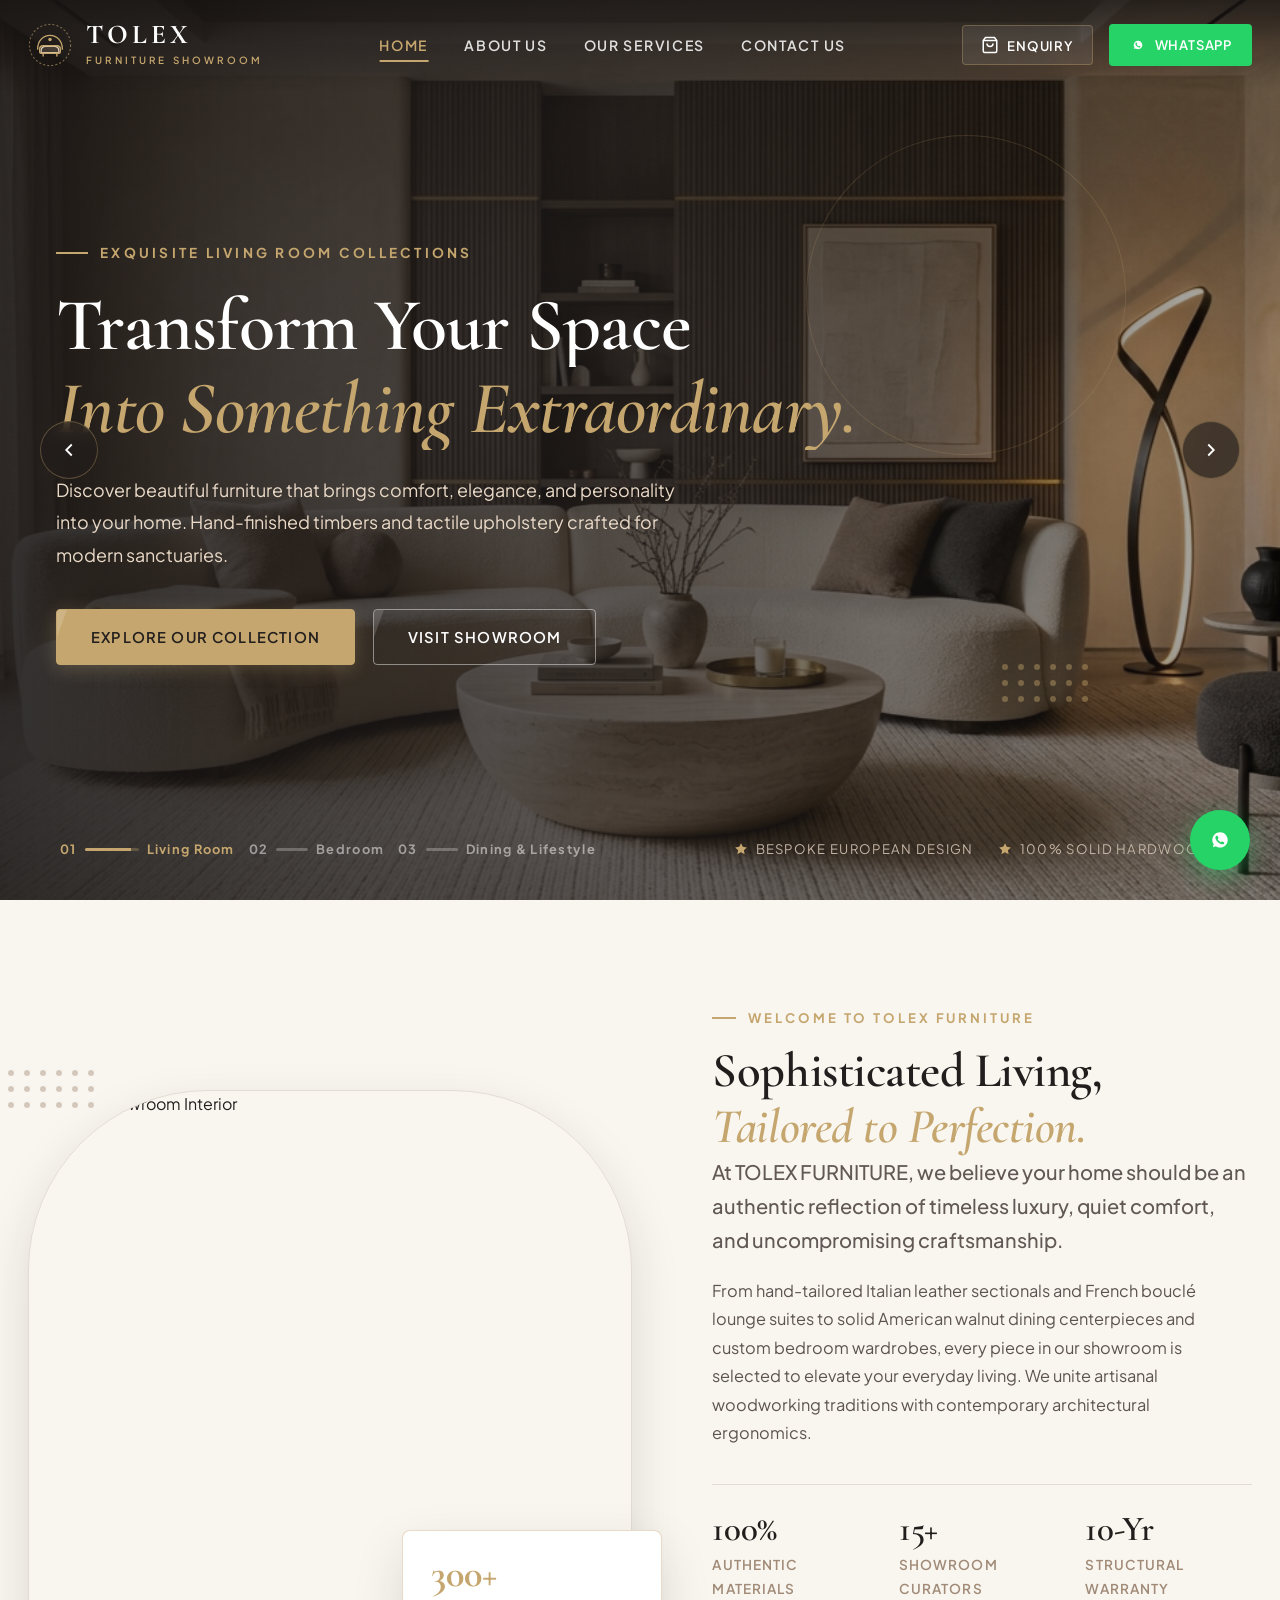
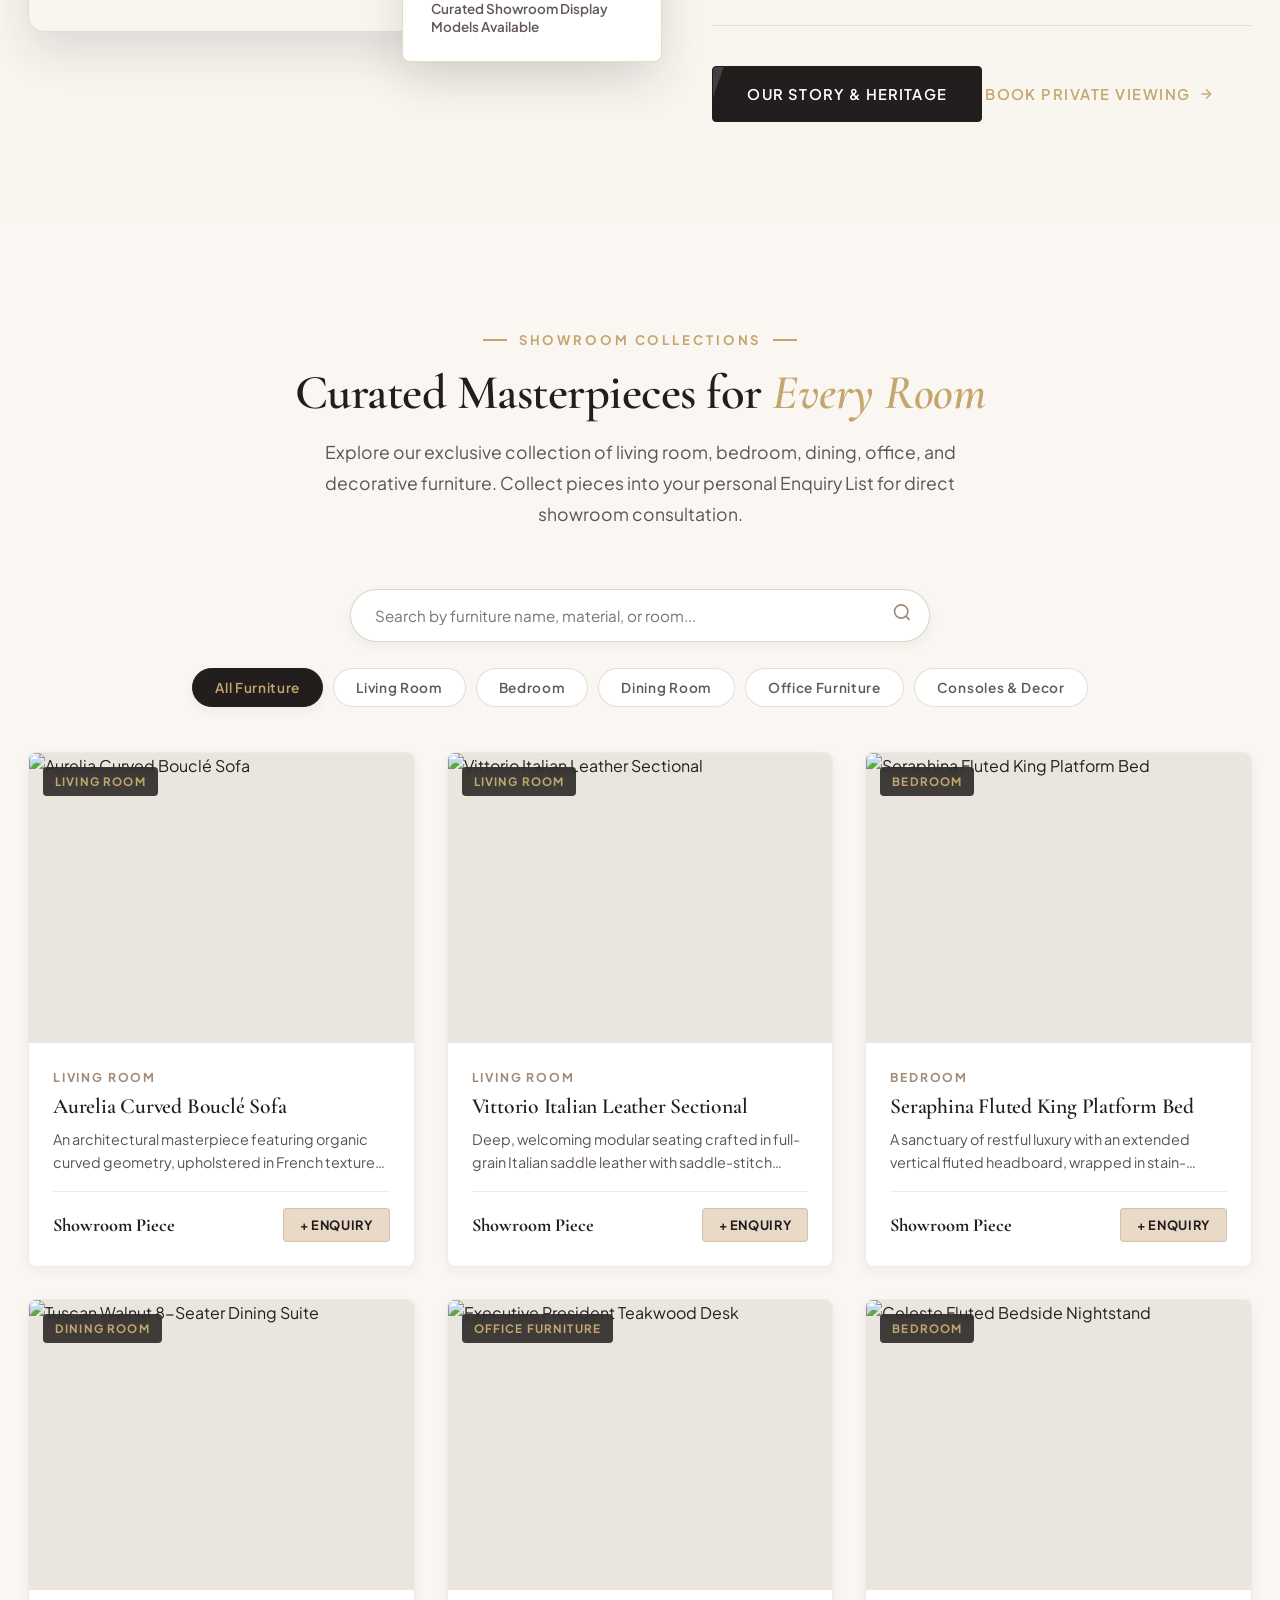
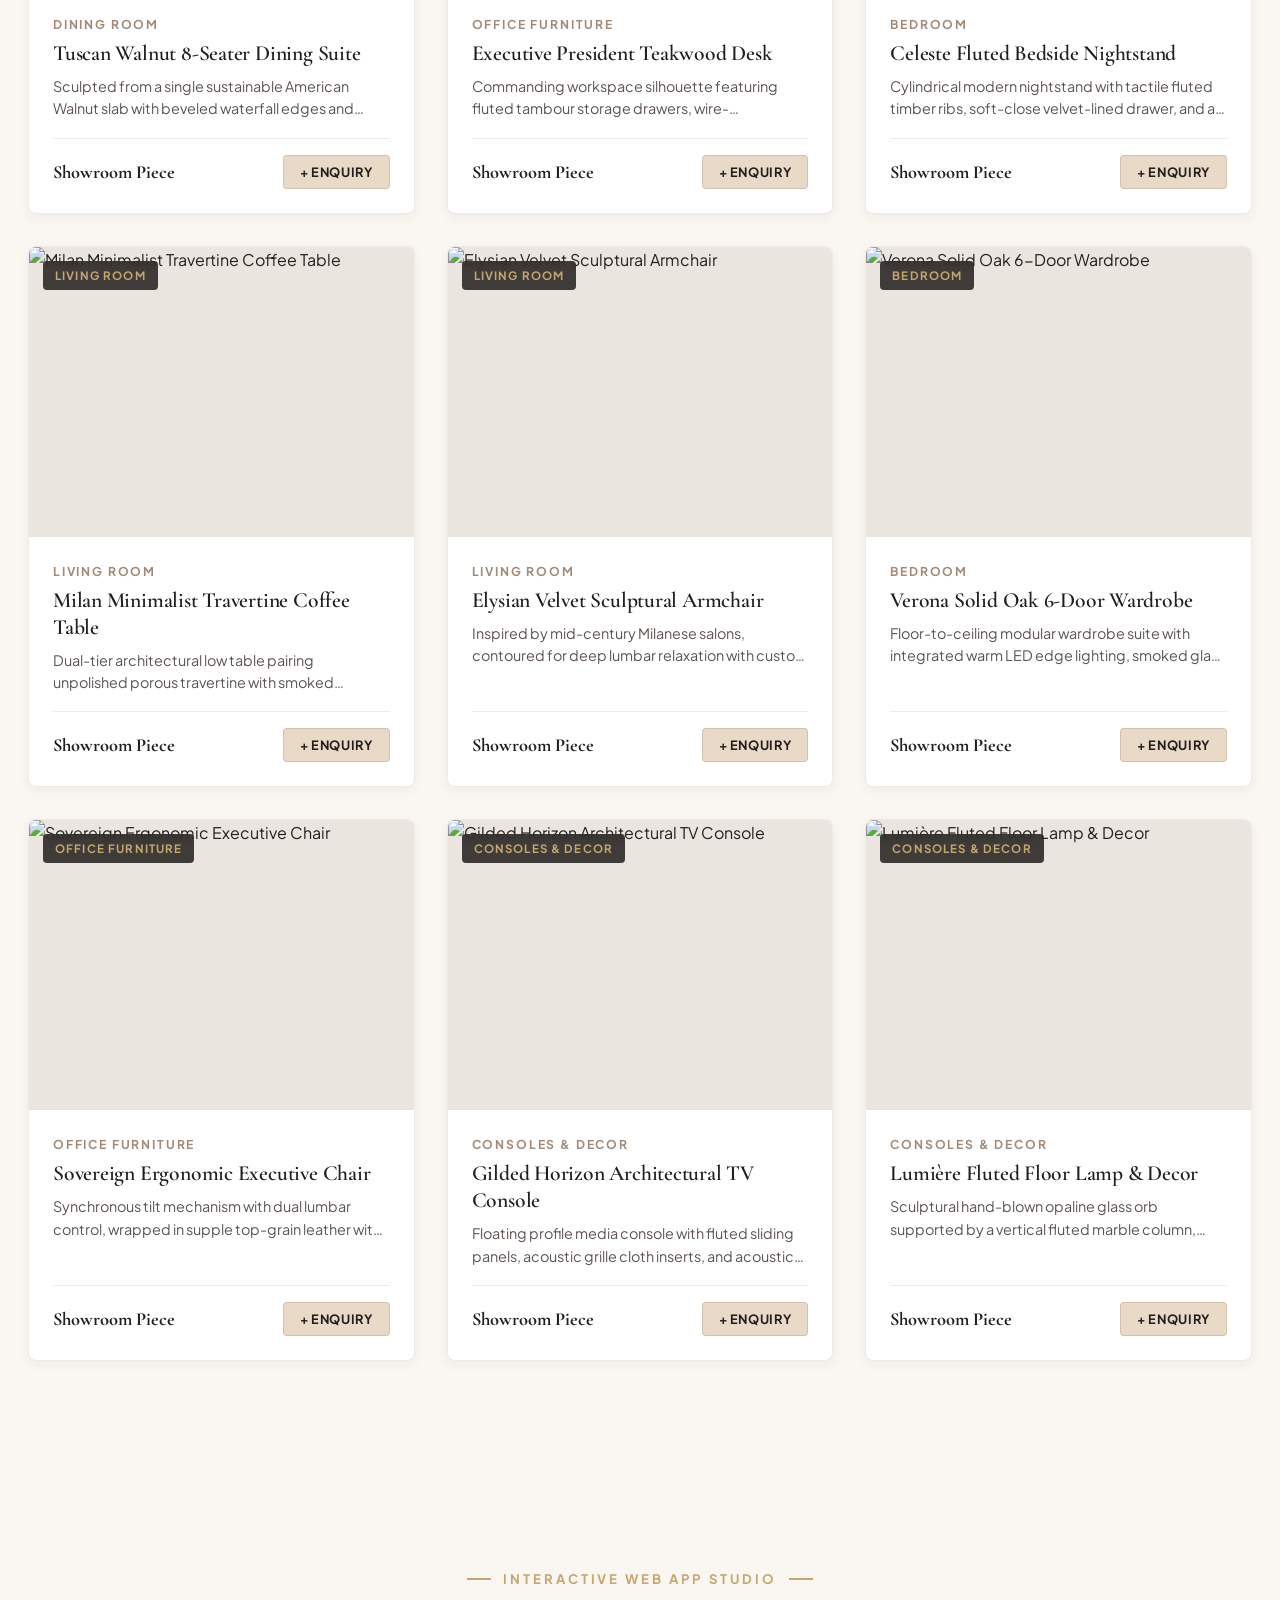
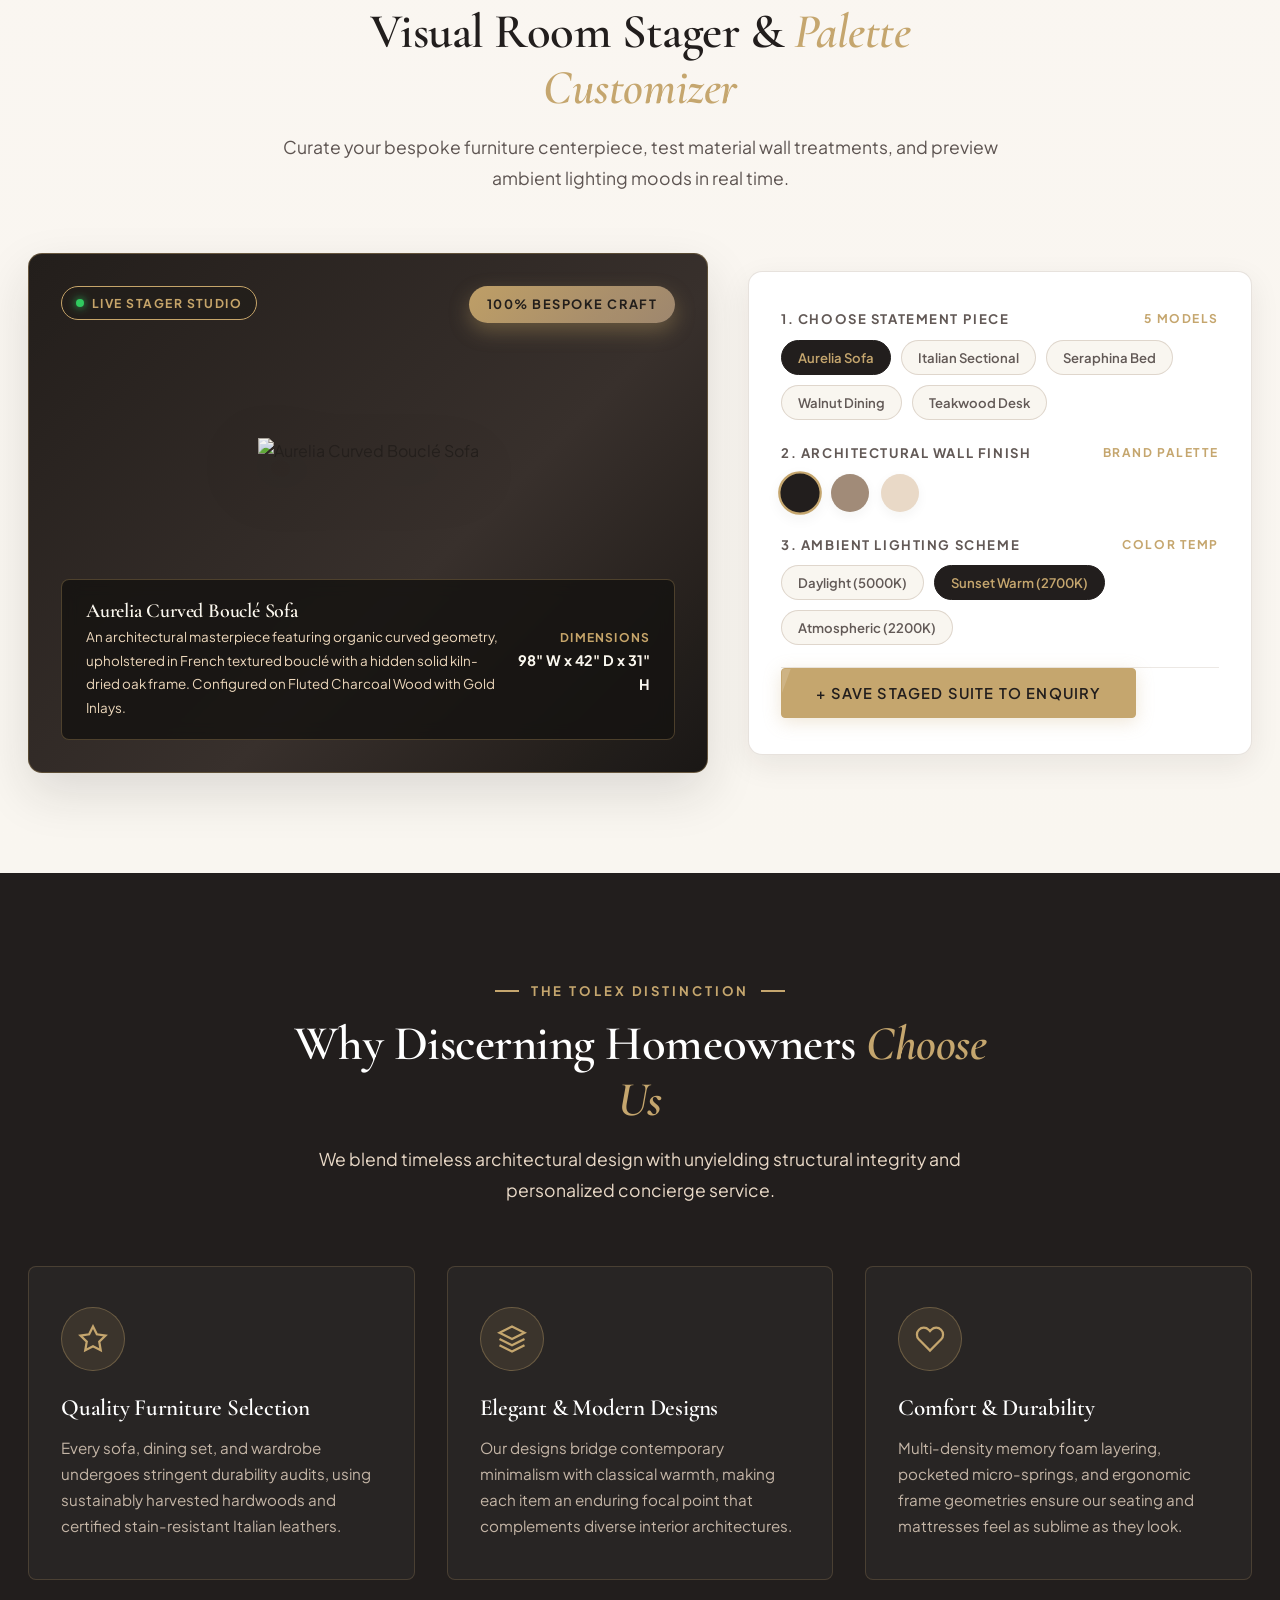
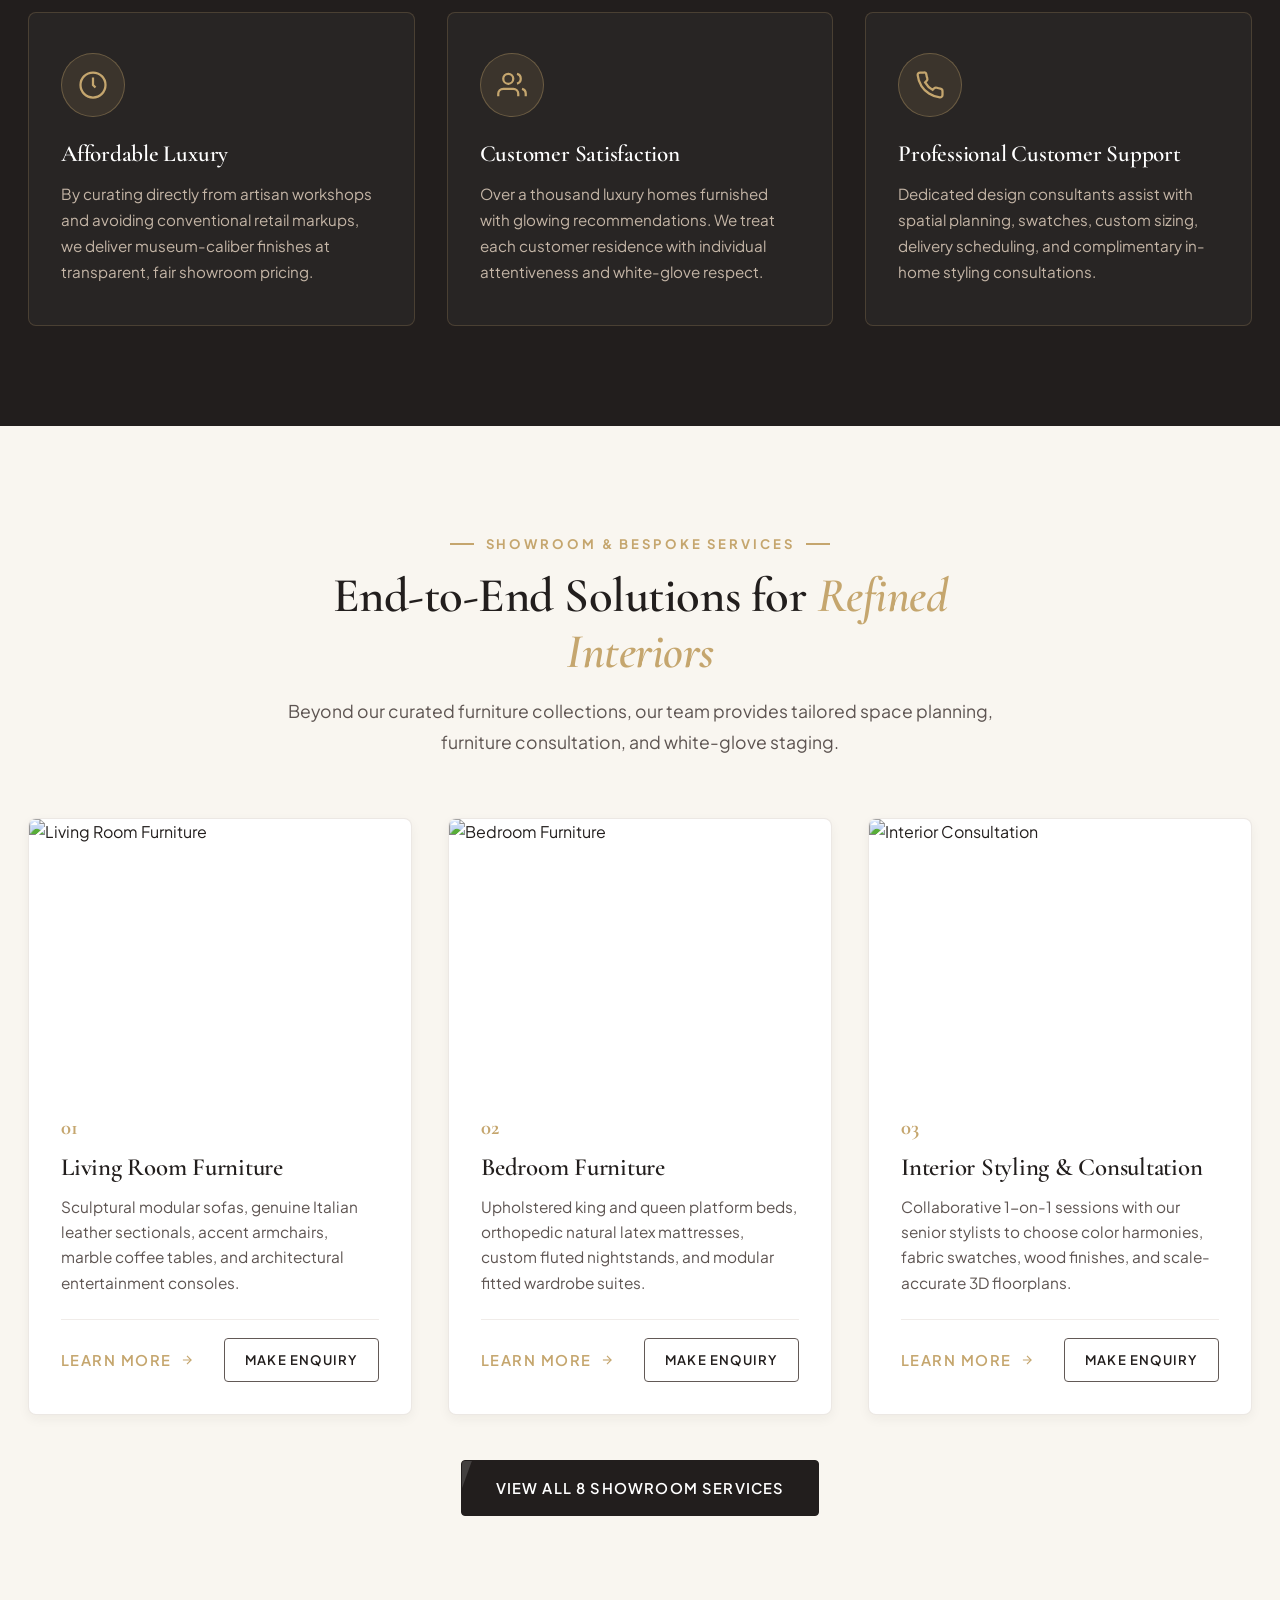
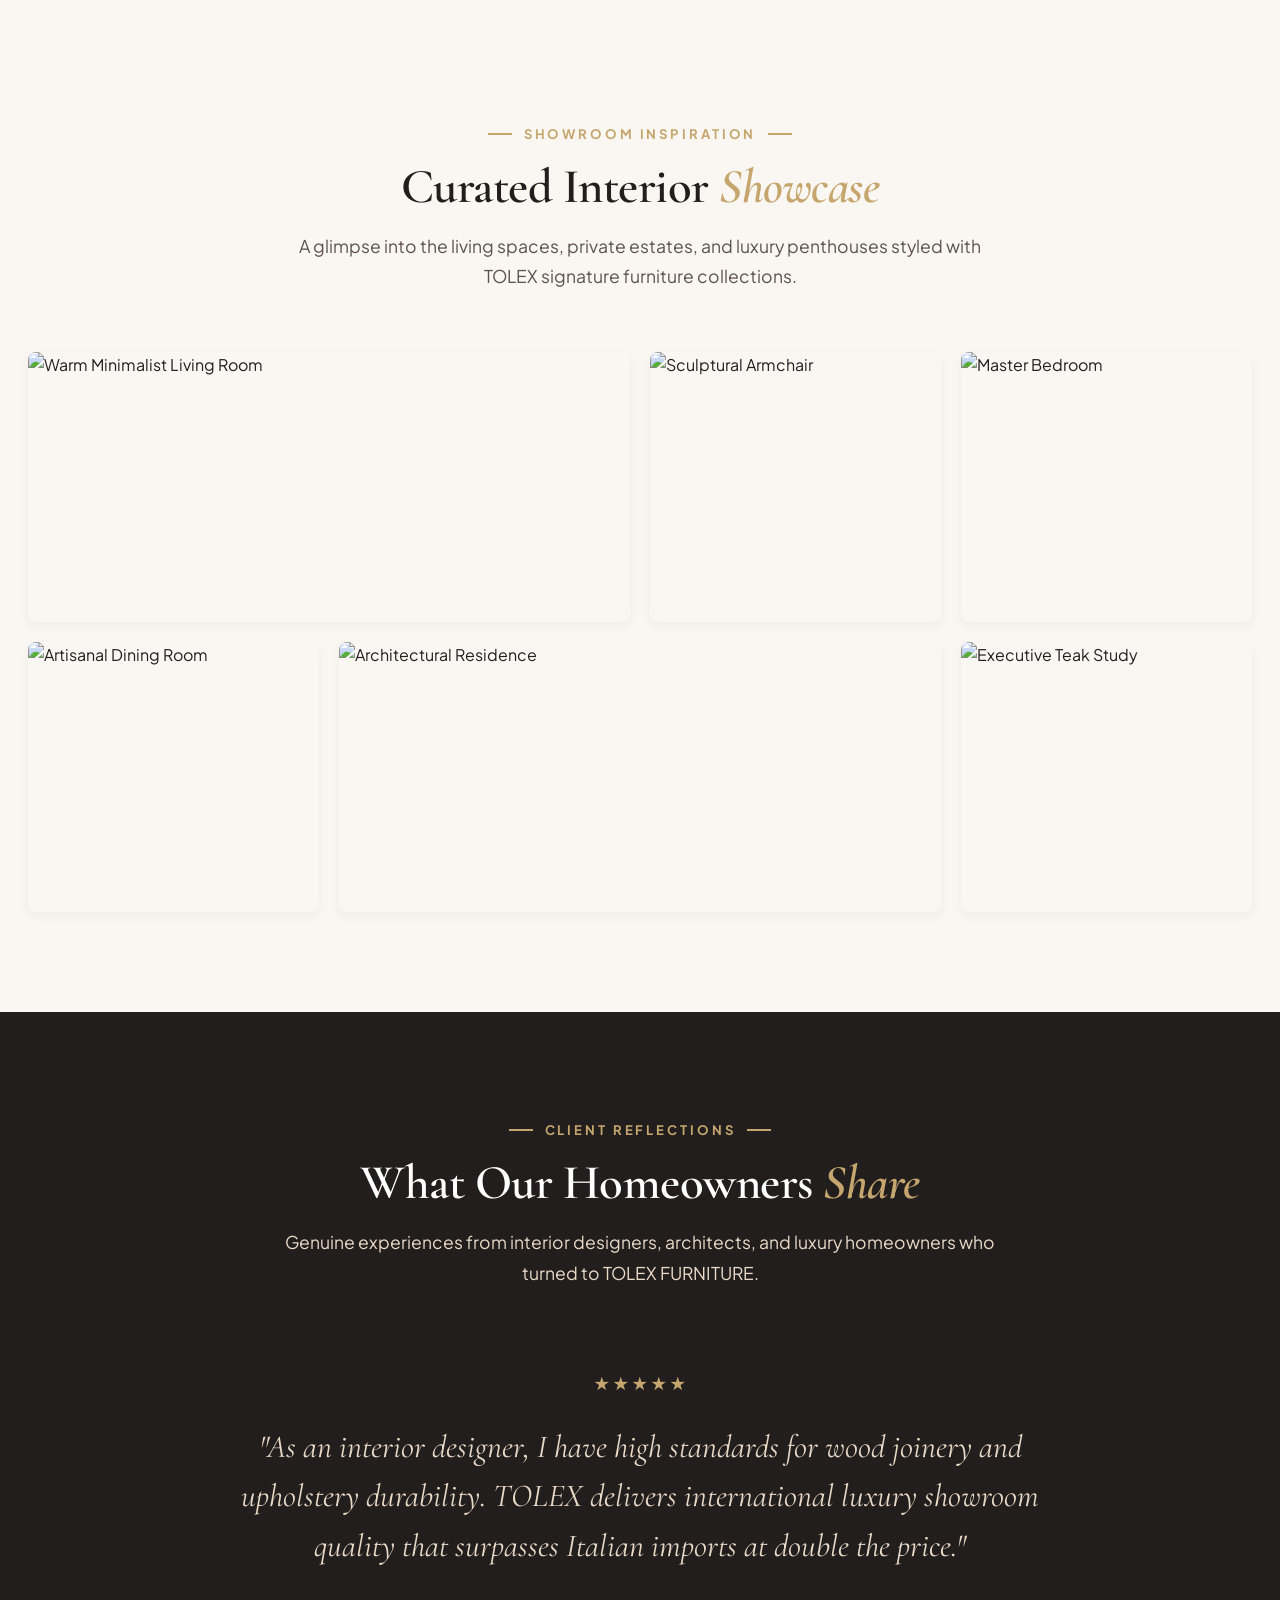
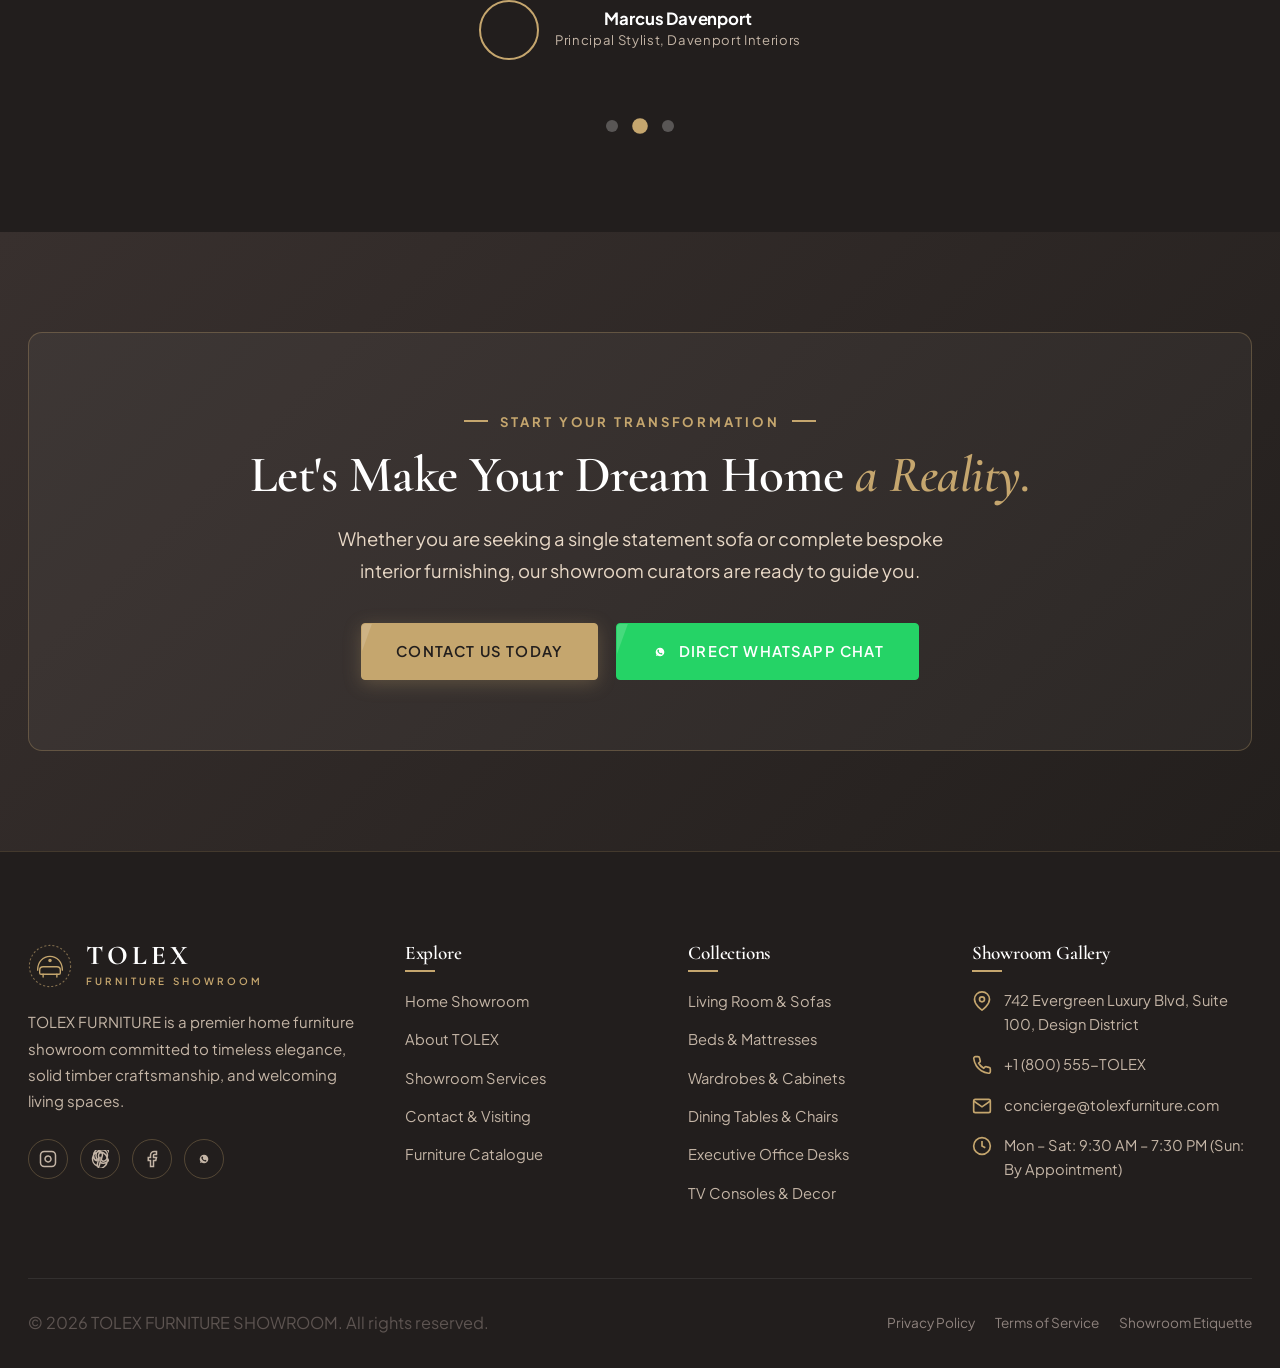
==== commit 4c37332f: "Upgrade TOLEX FURNITURE to full Web App: PWA support, service worker, interactive room stager, PDF q" ====
--- a/index.html
+++ b/index.html
@@ -7,6 +7,11 @@
   <meta name="description" content="Discover extraordinary furniture collections at TOLEX FURNITURE Showroom. Handcrafted living room, bedroom, dining, and executive office furniture designed with timeless elegance.">
   <link rel="stylesheet" href="css/style.css">
   <link rel="icon" type="image/svg+xml" href="assets/icons/favicon.svg">
+  <link rel="manifest" href="manifest.json">
+  <meta name="theme-color" content="#C5A66E">
+  <meta name="apple-mobile-web-app-capable" content="yes">
+  <meta name="apple-mobile-web-app-status-bar-style" content="black-translucent">
+  <meta name="apple-mobile-web-app-title" content="TOLEX">
 </head>
 <body>
 
@@ -43,6 +48,12 @@
 
       <!-- Action Buttons -->
       <div class="header-actions">
+        <!-- PWA App Install Button -->
+        <button type="button" class="pwa-install-btn" aria-label="Install TOLEX Web App">
+          <svg width="15" height="15" viewBox="0 0 24 24" fill="none" stroke="currentColor" stroke-width="2.2"><path d="M21 15v4a2 2 0 0 1-2 2H5a2 2 0 0 1-2-2v-4"></path><polyline points="7 10 12 15 17 10"></polyline><line x1="12" y1="15" x2="12" y2="3"></line></svg>
+          <span>Install App</span>
+        </button>
+
         <!-- Enquiry Drawer Trigger -->
         <button type="button" class="enquiry-trigger-btn" aria-label="View Enquiry List">
           <svg width="18" height="18" viewBox="0 0 24 24" fill="none" stroke="currentColor" stroke-width="2"><path d="M6 2L3 6v14a2 2 0 0 0 2 2h14a2 2 0 0 0 2-2V6l-3-4z"></path><line x1="3" y1="6" x2="21" y2="6"></line><path d="M16 10a4 4 0 0 1-8 0"></path></svg>
@@ -328,6 +339,94 @@
       <!-- Products Grid (Rendered by main.js) -->
       <div class="products-grid">
         <!-- JavaScript populates 12 luxury items -->
+      </div>
+    </div>
+  </section>
+
+  <!-- ========================================================================
+       WEB APP MODULE: INTERACTIVE ROOM STAGER STUDIO
+       ======================================================================== -->
+  <section class="room-stager-section section-padding" id="room-stager">
+    <div class="container">
+      <div class="section-header reveal-on-scroll">
+        <span class="section-kicker center">Interactive Web App Studio</span>
+        <h2>Visual Room Stager & <span class="italic text-gold">Palette Customizer</span></h2>
+        <p>Curate your bespoke furniture centerpiece, test material wall treatments, and preview ambient lighting moods in real time.</p>
+      </div>
+
+      <div class="stager-studio-grid">
+        <!-- Visual Viewport Canvas -->
+        <div class="stager-visual-viewport lighting-warm reveal-on-scroll" id="stager-viewport">
+          <div class="stager-viewport-top">
+            <div class="stager-live-badge">
+              <span class="pulse-dot"></span>
+              <span>Live Stager Studio</span>
+            </div>
+            <span class="gold-badge">100% Bespoke Craft</span>
+          </div>
+
+          <div class="stager-centerpiece-display">
+            <img src="https://images.unsplash.com/photo-1555041469-a586c61ea9bc?auto=format&fit=crop&w=800&q=80" alt="Centerpiece" class="stager-centerpiece-img" id="stager-piece-img">
+          </div>
+
+          <div class="stager-viewport-bottom">
+            <div>
+              <h4 id="stager-piece-title">Aurelia Curved Bouclé Sofa</h4>
+              <p id="stager-piece-desc">Deep organic curved seating set against dark fluted timber slats with brushed gold horizontal inlays.</p>
+            </div>
+            <div style="text-align: right; min-width: 140px;">
+              <span style="font-size:0.75rem; text-transform:uppercase; color:var(--c-gold); font-weight:700; letter-spacing:0.1em;">Dimensions</span>
+              <div id="stager-piece-dim" style="font-weight:700; font-size:0.9rem; color:#FFFFFF;">98" W x 42" D x 31" H</div>
+            </div>
+          </div>
+        </div>
+
+        <!-- Stager Configuration Controls -->
+        <div class="stager-controls-panel reveal-on-scroll">
+          <div>
+            <div class="stager-group-title">
+              <span>1. Choose Statement Piece</span>
+              <span style="color:var(--c-gold); font-size:0.75rem;">5 Models</span>
+            </div>
+            <div class="stager-options-row">
+              <button type="button" class="stager-btn-pill stager-piece-btn active" data-product-id="tlx-01">Aurelia Sofa</button>
+              <button type="button" class="stager-btn-pill stager-piece-btn" data-product-id="tlx-02">Italian Sectional</button>
+              <button type="button" class="stager-btn-pill stager-piece-btn" data-product-id="tlx-03">Seraphina Bed</button>
+              <button type="button" class="stager-btn-pill stager-piece-btn" data-product-id="tlx-04">Walnut Dining</button>
+              <button type="button" class="stager-btn-pill stager-piece-btn" data-product-id="tlx-05">Teakwood Desk</button>
+            </div>
+          </div>
+
+          <div>
+            <div class="stager-group-title">
+              <span>2. Architectural Wall Finish</span>
+              <span style="color:var(--c-gold); font-size:0.75rem;">Brand Palette</span>
+            </div>
+            <div class="stager-color-swatches">
+              <button type="button" class="stager-swatch stager-wall-swatch active" data-wall="fluted" style="background:#221E1D;" title="Fluted Charcoal Wood with Gold Inlays"></button>
+              <button type="button" class="stager-swatch stager-wall-swatch" data-wall="taupe" style="background:#A18B78;" title="Venetian Warm Taupe Plaster"></button>
+              <button type="button" class="stager-swatch stager-wall-swatch" data-wall="cream" style="background:#E9D9C7;" title="Soft Cashmere Cream Plaster"></button>
+            </div>
+          </div>
+
+          <div>
+            <div class="stager-group-title">
+              <span>3. Ambient Lighting Scheme</span>
+              <span style="color:var(--c-gold); font-size:0.75rem;">Color Temp</span>
+            </div>
+            <div class="stager-options-row">
+              <button type="button" class="stager-btn-pill stager-light-btn" data-light="daylight">Daylight (5000K)</button>
+              <button type="button" class="stager-btn-pill stager-light-btn active" data-light="warm">Sunset Warm (2700K)</button>
+              <button type="button" class="stager-btn-pill stager-light-btn" data-light="evening">Atmospheric (2200K)</button>
+            </div>
+          </div>
+
+          <div class="pt-3" style="border-top: 1px solid rgba(161, 139, 120, 0.2);">
+            <button type="button" class="btn btn-primary w-100" id="stager-add-enquiry-btn">
+              + Save Staged Suite to Enquiry
+            </button>
+          </div>
+        </div>
       </div>
     </div>
   </section>
@@ -744,6 +843,10 @@
     <div class="enquiry-drawer-footer">
       <div class="enquiry-count-summary" style="display:none;"></div>
       <div class="enquiry-actions" style="display:none;">
+        <button type="button" class="btn btn-primary btn-generate-quotation">
+          <svg width="18" height="18" viewBox="0 0 24 24" fill="none" stroke="currentColor" stroke-width="2"><path d="M14 2H6a2 2 0 0 0-2 2v16a2 2 0 0 0 2 2h12a2 2 0 0 0 2-2V8z"></path><polyline points="14 2 14 8 20 8"></polyline><line x1="16" y1="13" x2="8" y2="13"></line><line x1="16" y1="17" x2="8" y2="17"></line><polyline points="10 9 9 9 8 9"></polyline></svg>
+          Formal Quotation (PDF)
+        </button>
         <button type="button" class="btn btn-whatsapp btn-whatsapp-enquiry">
           <svg width="18" height="18" viewBox="0 0 24 24" fill="currentColor"><path d="M12.031 6.172c-3.181 0-5.767 2.586-5.768 5.766-.001 1.298.38 2.27 1.019 3.287l-.582 2.128 2.182-.573c.978.58 1.911.928 3.145.929 3.178 0 5.767-2.587 5.768-5.766.001-3.187-2.575-5.77-5.764-5.771zm3.392 8.244c-.144.405-.837.774-1.17.824-.299.045-.677.063-1.092-.069-.252-.08-.575-.187-.988-.365-1.739-.751-2.874-2.502-2.961-2.617-.087-.116-.708-.94-.708-1.793s.448-1.273.607-1.446c.159-.173.346-.217.462-.217l.332.007c.106.005.249-.04.39.299.144.347.491 1.2.534 1.288.043.087.072.188.014.303-.058.116-.087.188-.173.289l-.26.303c-.087.087-.179.182-.077.357.101.174.449.741.964 1.2 1.056.941 1.396.969 1.62.81l.303-.433c.101-.144.202-.12.332-.072.13.048.824.39 1.055.505.231.116.385.173.442.271.058.098.058.566-.086.971z"/></svg>
           Send Enquiry via WhatsApp
@@ -764,6 +867,75 @@
   </div>
 
   <!-- ========================================================================
+       PRINTABLE FORMAL QUOTATION DOCUMENT MODAL
+       ======================================================================== -->
+  <div class="modal-backdrop" id="quotation-modal-backdrop" aria-hidden="true">
+    <div class="quotation-modal-dialog" role="dialog" aria-modal="true">
+      <button type="button" class="modal-close-btn no-print" aria-label="Close Quotation">✕</button>
+
+      <div class="quotation-header">
+        <div>
+          <div class="brand-logo mb-2">
+            <svg class="logo-symbol" viewBox="0 0 64 64" fill="none" xmlns="http://www.w3.org/2000/svg" style="width:38px;height:38px;">
+              <circle cx="32" cy="32" r="30" stroke="#C5A66E" stroke-width="1.5" stroke-dasharray="3 3"/>
+              <path d="M14 38C14 26 22 18 32 18C42 18 50 26 50 38" stroke="#C5A66E" stroke-width="2"/>
+              <path d="M17 38C17 35 19 33 22 33H42C45 33 47 35 47 38V42C47 43 46 44 45 44H19C18 44 17 43 17 42V38Z" stroke="#C5A66E" stroke-width="2"/>
+            </svg>
+            <div class="logo-text-wrap">
+              <span class="logo-title" style="color:#231F1E; font-size:1.4rem;">TOLEX</span>
+              <span class="logo-subtitle">Furniture Showroom</span>
+            </div>
+          </div>
+          <p style="font-size:0.82rem; color:#5D5451;">742 Evergreen Luxury Blvd, Suite 100, Design District</p>
+          <p style="font-size:0.82rem; color:#5D5451;">concierge@tolexfurniture.com | +1 (800) 555-TOLEX</p>
+        </div>
+
+        <div style="text-align:right;">
+          <span class="gold-badge mb-2">Official Estimate</span>
+          <div style="font-size:0.85rem; color:#5D5451;">Estimate Ref: <strong id="quotation-number-val" style="color:#231F1E;">TLX-000000</strong></div>
+          <div style="font-size:0.82rem; color:#5D5451;">Date: <span id="quotation-date-val"></span></div>
+          <div style="font-size:0.82rem; color:#5D5451;">Valid Until: <span id="quotation-valid-val"></span></div>
+        </div>
+      </div>
+
+      <div style="margin-bottom:20px;">
+        <h3 style="font-size:1.3rem; margin-bottom:4px;">Showroom Curation Summary</h3>
+        <p style="font-size:0.88rem; color:#5D5451;">Prepared for Private Showroom Client — Total: <strong id="quotation-total-items" style="color:#C5A66E;">0 Items</strong></p>
+      </div>
+
+      <table class="quotation-table">
+        <thead>
+          <tr>
+            <th>Item</th>
+            <th>Description & Dimensions</th>
+            <th>Category</th>
+            <th>Fabrication Status</th>
+            <th style="text-align:right;">Tier</th>
+          </tr>
+        </thead>
+        <tbody id="quotation-table-body">
+          <!-- Populated dynamically -->
+        </tbody>
+      </table>
+
+      <div class="quotation-footer-terms">
+        <h5 style="color:#231F1E; margin-bottom:6px; font-size:0.9rem;">Showroom Guarantee & Ordering Terms:</h5>
+        <p>1. All wooden frameworks are protected by our signature 10-Year Structural Integrity Warranty.</p>
+        <p>2. Complimentary white-glove inside delivery, room placement, and packaging disposal are included on all curated suites.</p>
+        <p>3. To lock in fabric dye batches or custom timber milling, present this estimate reference to your assigned showroom concierge.</p>
+      </div>
+
+      <div class="no-print" style="margin-top:30px; display:flex; justify-content:space-between; align-items:center; gap:16px;">
+        <button type="button" class="btn btn-outline-dark" onclick="document.getElementById('quotation-modal-backdrop').classList.remove('active'); document.body.style.overflow='';">Close Window</button>
+        <button type="button" class="btn btn-primary" id="btn-print-quotation">
+          <svg width="18" height="18" viewBox="0 0 24 24" fill="none" stroke="currentColor" stroke-width="2"><polyline points="6 9 6 2 18 2 18 9"></polyline><path d="M6 18H4a2 2 0 0 1-2-2v-5a2 2 0 0 1 2-2h16a2 2 0 0 1 2 2v5a2 2 0 0 1-2 2h-2"></path><rect x="6" y="14" width="12" height="8"></rect></svg>
+          Print / Save as PDF
+        </button>
+      </div>
+    </div>
+  </div>
+
+  <!-- ========================================================================
        FLOATING ACTION BUTTONS
        ======================================================================== -->
   <a href="https://wa.me/1234567890?text=Hello%20TOLEX%20FURNITURE%2C%20I%20would%20like%20to%20speak%20with%20a%20showroom%20concierge." target="_blank" rel="noopener noreferrer" class="floating-whatsapp-btn" aria-label="Direct WhatsApp Message">
--- a/css/style.css
+++ b/css/style.css
@@ -2830,3 +2830,374 @@
   opacity: 1;
   transform: translateY(0);
 }
+
+/* ==========================================================================
+   WEB APP ENHANCEMENTS & PWA MODULES
+   ========================================================================== */
+
+/* PWA Install Button */
+.pwa-install-btn {
+  display: none;
+  align-items: center;
+  gap: 8px;
+  padding: 8px 16px;
+  background: linear-gradient(135deg, rgba(197, 166, 110, 0.25), rgba(161, 139, 120, 0.25));
+  border: 1px solid var(--c-gold);
+  border-radius: var(--radius-xs);
+  color: var(--c-gold);
+  font-size: 0.8rem;
+  font-weight: 700;
+  letter-spacing: 0.08em;
+  text-transform: uppercase;
+  transition: all var(--transition-fast);
+}
+
+.pwa-install-btn.visible {
+  display: inline-flex;
+}
+
+.pwa-install-btn:hover {
+  background: var(--c-gold);
+  color: var(--c-charcoal-deep);
+  box-shadow: var(--shadow-gold);
+}
+
+/* Room Stager Studio Section */
+.room-stager-section {
+  background: linear-gradient(180deg, var(--c-cream-soft) 0%, var(--c-warm-white) 100%);
+  position: relative;
+  overflow: hidden;
+}
+
+.stager-studio-grid {
+  display: grid;
+  grid-template-columns: 1.35fr 1fr;
+  gap: 40px;
+  align-items: center;
+}
+
+.stager-visual-viewport {
+  position: relative;
+  height: 520px;
+  border-radius: var(--radius-md);
+  overflow: hidden;
+  box-shadow: var(--shadow-lg);
+  border: 1px solid rgba(197, 166, 110, 0.35);
+  display: flex;
+  flex-direction: column;
+  justify-content: space-between;
+  padding: 32px;
+  transition: background 0.6s ease, filter 0.6s ease;
+}
+
+/* Lighting mood filters */
+.stager-visual-viewport.lighting-daylight {
+  filter: contrast(1.02) brightness(1.02);
+}
+
+.stager-visual-viewport.lighting-warm {
+  filter: sepia(0.18) saturate(1.15) brightness(0.96);
+}
+
+.stager-visual-viewport.lighting-evening {
+  filter: sepia(0.35) saturate(1.2) brightness(0.85);
+}
+
+.stager-viewport-top {
+  display: flex;
+  justify-content: space-between;
+  align-items: flex-start;
+  z-index: 5;
+}
+
+.stager-live-badge {
+  display: inline-flex;
+  align-items: center;
+  gap: 8px;
+  padding: 6px 14px;
+  background: rgba(34, 30, 29, 0.75);
+  border: 1px solid var(--c-gold);
+  border-radius: var(--radius-full);
+  color: var(--c-gold);
+  font-size: 0.76rem;
+  font-weight: 700;
+  letter-spacing: 0.12em;
+  text-transform: uppercase;
+  backdrop-filter: blur(8px);
+}
+
+.stager-live-badge .pulse-dot {
+  width: 8px;
+  height: 8px;
+  border-radius: 50%;
+  background-color: #25D366;
+  box-shadow: 0 0 8px #25D366;
+  animation: pulse 1.8s infinite;
+}
+
+@keyframes pulse {
+  0% { transform: scale(0.9); opacity: 0.8; }
+  50% { transform: scale(1.3); opacity: 1; }
+  100% { transform: scale(0.9); opacity: 0.8; }
+}
+
+.stager-centerpiece-display {
+  display: flex;
+  align-items: center;
+  justify-content: center;
+  margin: auto 0;
+  position: relative;
+  z-index: 4;
+}
+
+.stager-centerpiece-img {
+  max-height: 280px;
+  max-width: 90%;
+  object-fit: contain;
+  filter: drop-shadow(0 20px 30px rgba(0, 0, 0, 0.45));
+  transition: transform 0.5s cubic-bezier(0.16, 1, 0.3, 1), opacity 0.4s ease;
+}
+
+.stager-viewport-bottom {
+  background: rgba(22, 19, 18, 0.85);
+  border: 1px solid rgba(197, 166, 110, 0.3);
+  padding: 20px 24px;
+  border-radius: var(--radius-sm);
+  display: flex;
+  align-items: center;
+  justify-content: space-between;
+  color: var(--c-white);
+  backdrop-filter: blur(8px);
+  z-index: 5;
+}
+
+.stager-viewport-bottom h4 {
+  color: var(--c-white);
+  font-size: 1.25rem;
+  margin-bottom: 2px;
+}
+
+.stager-viewport-bottom p {
+  color: var(--c-cream);
+  font-size: 0.84rem;
+}
+
+/* Stager Controls */
+.stager-controls-panel {
+  background: var(--c-white);
+  border: 1px solid rgba(161, 139, 120, 0.25);
+  border-radius: var(--radius-md);
+  padding: 36px 32px;
+  box-shadow: var(--shadow-md);
+  display: flex;
+  flex-direction: column;
+  gap: 22px;
+}
+
+.stager-group-title {
+  font-size: 0.82rem;
+  font-weight: 700;
+  text-transform: uppercase;
+  letter-spacing: 0.12em;
+  color: var(--c-charcoal);
+  margin-bottom: 10px;
+  display: flex;
+  justify-content: space-between;
+  align-items: center;
+}
+
+.stager-options-row {
+  display: flex;
+  flex-wrap: wrap;
+  gap: 10px;
+}
+
+.stager-btn-pill {
+  padding: 8px 16px;
+  background: var(--c-warm-white);
+  border: 1px solid rgba(161, 139, 120, 0.3);
+  border-radius: var(--radius-full);
+  font-size: 0.82rem;
+  font-weight: 600;
+  color: var(--c-charcoal);
+  cursor: pointer;
+  transition: all var(--transition-fast);
+}
+
+.stager-btn-pill:hover,
+.stager-btn-pill.active {
+  background: var(--c-charcoal-deep);
+  color: var(--c-gold);
+  border-color: var(--c-charcoal-deep);
+}
+
+.stager-color-swatches {
+  display: flex;
+  gap: 12px;
+}
+
+.stager-swatch {
+  width: 38px;
+  height: 38px;
+  border-radius: 50%;
+  cursor: pointer;
+  border: 2px solid transparent;
+  box-shadow: var(--shadow-sm);
+  transition: transform var(--transition-fast), border-color var(--transition-fast);
+  position: relative;
+}
+
+.stager-swatch:hover,
+.stager-swatch.active {
+  transform: scale(1.15);
+  border-color: var(--c-gold);
+}
+
+/* Project Room Switcher in Enquiry Drawer */
+.project-room-tabs {
+  display: flex;
+  align-items: center;
+  gap: 8px;
+  padding: 12px 28px;
+  background: rgba(34, 30, 29, 0.05);
+  border-bottom: 1px solid rgba(161, 139, 120, 0.2);
+  overflow-x: auto;
+}
+
+.room-tab-pill {
+  padding: 6px 14px;
+  background: transparent;
+  border: 1px solid rgba(161, 139, 120, 0.3);
+  border-radius: var(--radius-full);
+  font-size: 0.76rem;
+  font-weight: 600;
+  color: var(--c-charcoal);
+  white-space: nowrap;
+}
+
+.room-tab-pill.active {
+  background: var(--c-charcoal-deep);
+  color: var(--c-gold);
+  border-color: var(--c-charcoal-deep);
+}
+
+/* Printable Formal Quotation Document Modal */
+.quotation-modal-dialog {
+  background: #FFFFFF;
+  max-width: 840px;
+  width: 100%;
+  border-radius: var(--radius-sm);
+  padding: 50px 60px;
+  box-shadow: var(--shadow-lg);
+  position: relative;
+  max-height: 90vh;
+  overflow-y: auto;
+  color: #231F1E;
+}
+
+.quotation-header {
+  display: flex;
+  justify-content: space-between;
+  align-items: flex-start;
+  padding-bottom: 24px;
+  border-bottom: 2px solid var(--c-gold);
+  margin-bottom: 30px;
+}
+
+.quotation-table {
+  width: 100%;
+  border-collapse: collapse;
+  margin: 24px 0 32px;
+  font-size: 0.92rem;
+}
+
+.quotation-table th {
+  background: var(--c-warm-white);
+  padding: 12px 14px;
+  text-align: left;
+  border-bottom: 1px solid rgba(161, 139, 120, 0.3);
+  font-size: 0.8rem;
+  font-weight: 700;
+  text-transform: uppercase;
+  letter-spacing: 0.08em;
+  color: var(--c-charcoal);
+}
+
+.quotation-table td {
+  padding: 14px;
+  border-bottom: 1px solid rgba(161, 139, 120, 0.16);
+  vertical-align: middle;
+}
+
+.quotation-footer-terms {
+  margin-top: 30px;
+  padding-top: 20px;
+  border-top: 1px solid rgba(161, 139, 120, 0.2);
+  font-size: 0.8rem;
+  color: var(--c-text-light);
+  line-height: 1.6;
+}
+
+/* VIP Booking Component */
+.vip-booking-section {
+  background: var(--c-charcoal-deep);
+  color: var(--c-white);
+}
+
+.booking-slots-grid {
+  display: grid;
+  grid-template-columns: repeat(4, 1fr);
+  gap: 12px;
+  margin: 16px 0 24px;
+}
+
+.slot-btn {
+  padding: 12px;
+  background: rgba(255, 255, 255, 0.06);
+  border: 1px solid rgba(197, 166, 110, 0.3);
+  border-radius: var(--radius-xs);
+  color: var(--c-white);
+  font-size: 0.84rem;
+  font-weight: 600;
+  text-align: center;
+  cursor: pointer;
+  transition: all var(--transition-fast);
+}
+
+.slot-btn:hover,
+.slot-btn.active {
+  background: var(--c-gold);
+  color: var(--c-charcoal-deep);
+  border-color: var(--c-gold);
+  box-shadow: 0 4px 15px rgba(197, 166, 110, 0.4);
+}
+
+/* Print CSS */
+@media print {
+  body * {
+    visibility: hidden;
+  }
+  .quotation-modal-dialog,
+  .quotation-modal-dialog * {
+    visibility: visible;
+  }
+  .quotation-modal-dialog {
+    position: absolute;
+    top: 0;
+    left: 0;
+    width: 100%;
+    max-width: 100%;
+    box-shadow: none;
+    padding: 20px;
+  }
+  .no-print {
+    display: none !important;
+  }
+}
+
+@media (max-width: 992px) {
+  .stager-studio-grid { grid-template-columns: 1fr; }
+  .stager-visual-viewport { height: 420px; }
+  .booking-slots-grid { grid-template-columns: repeat(2, 1fr); }
+}
+
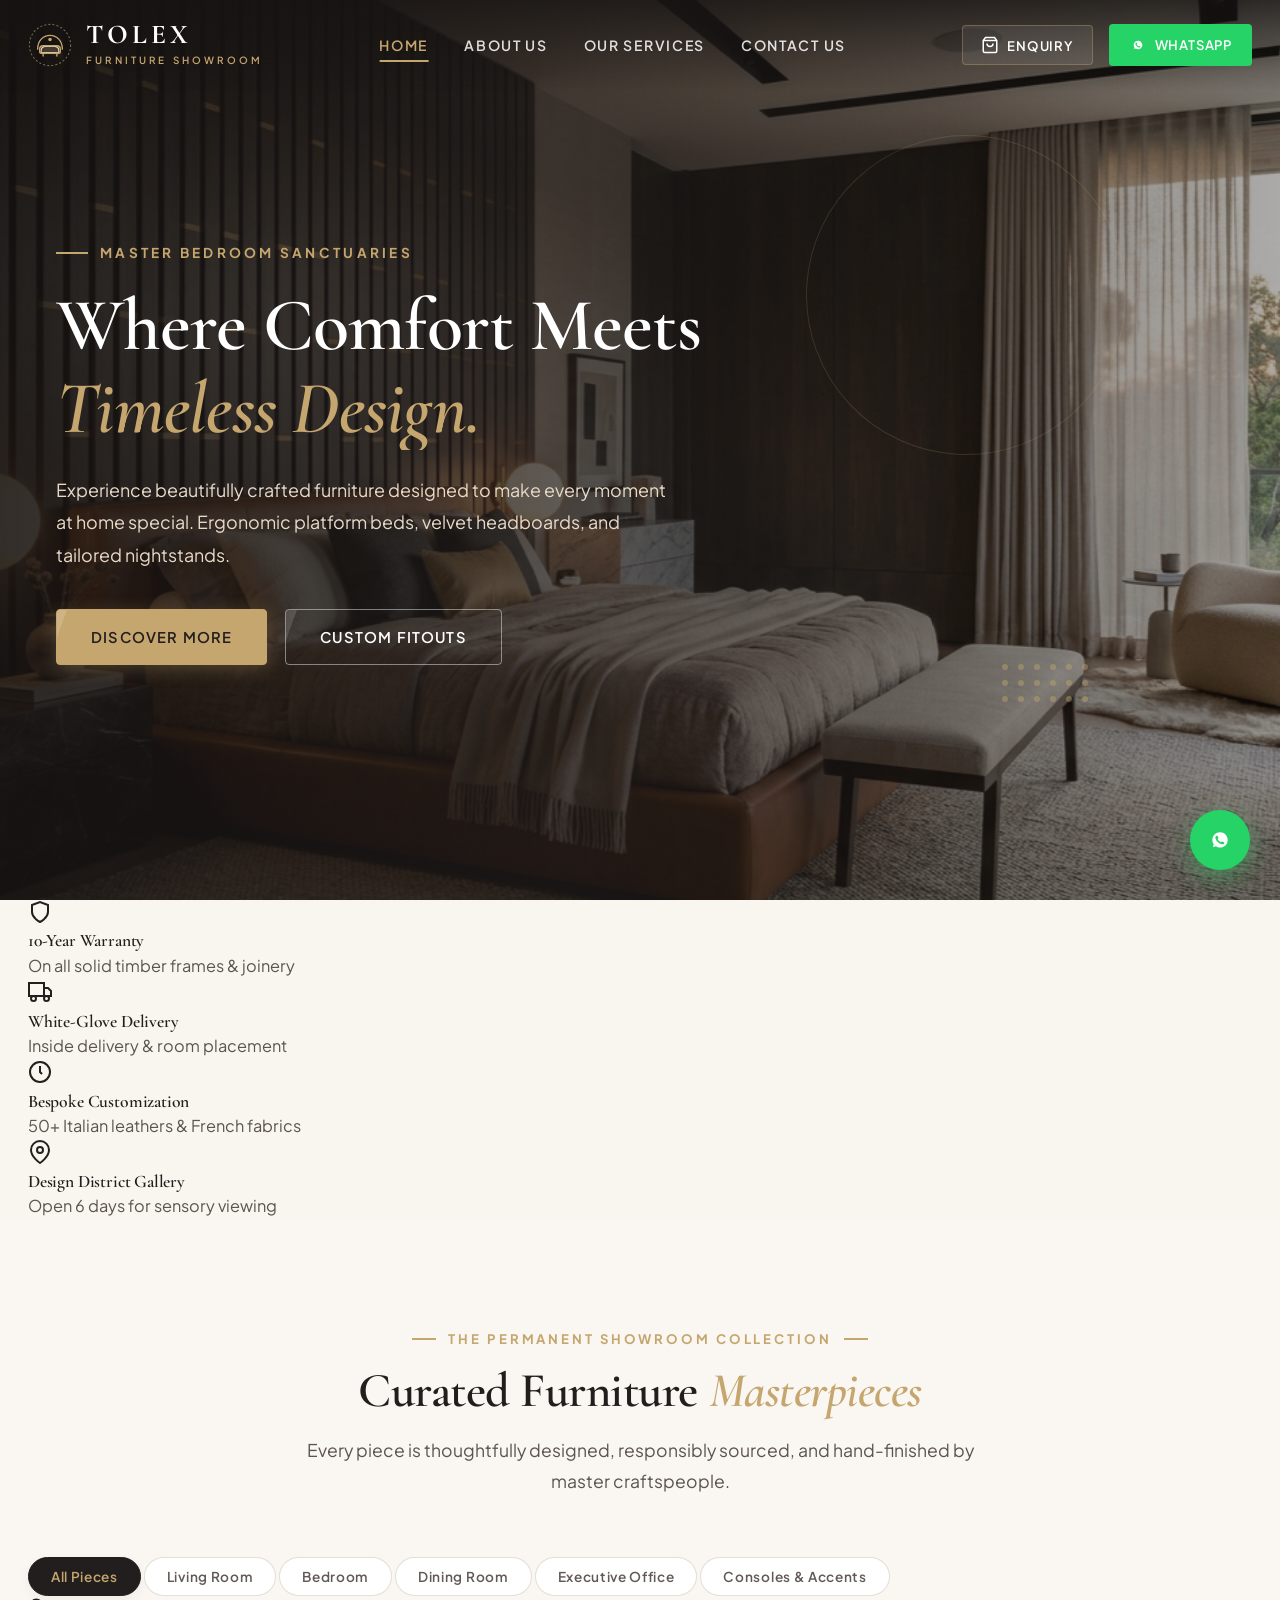
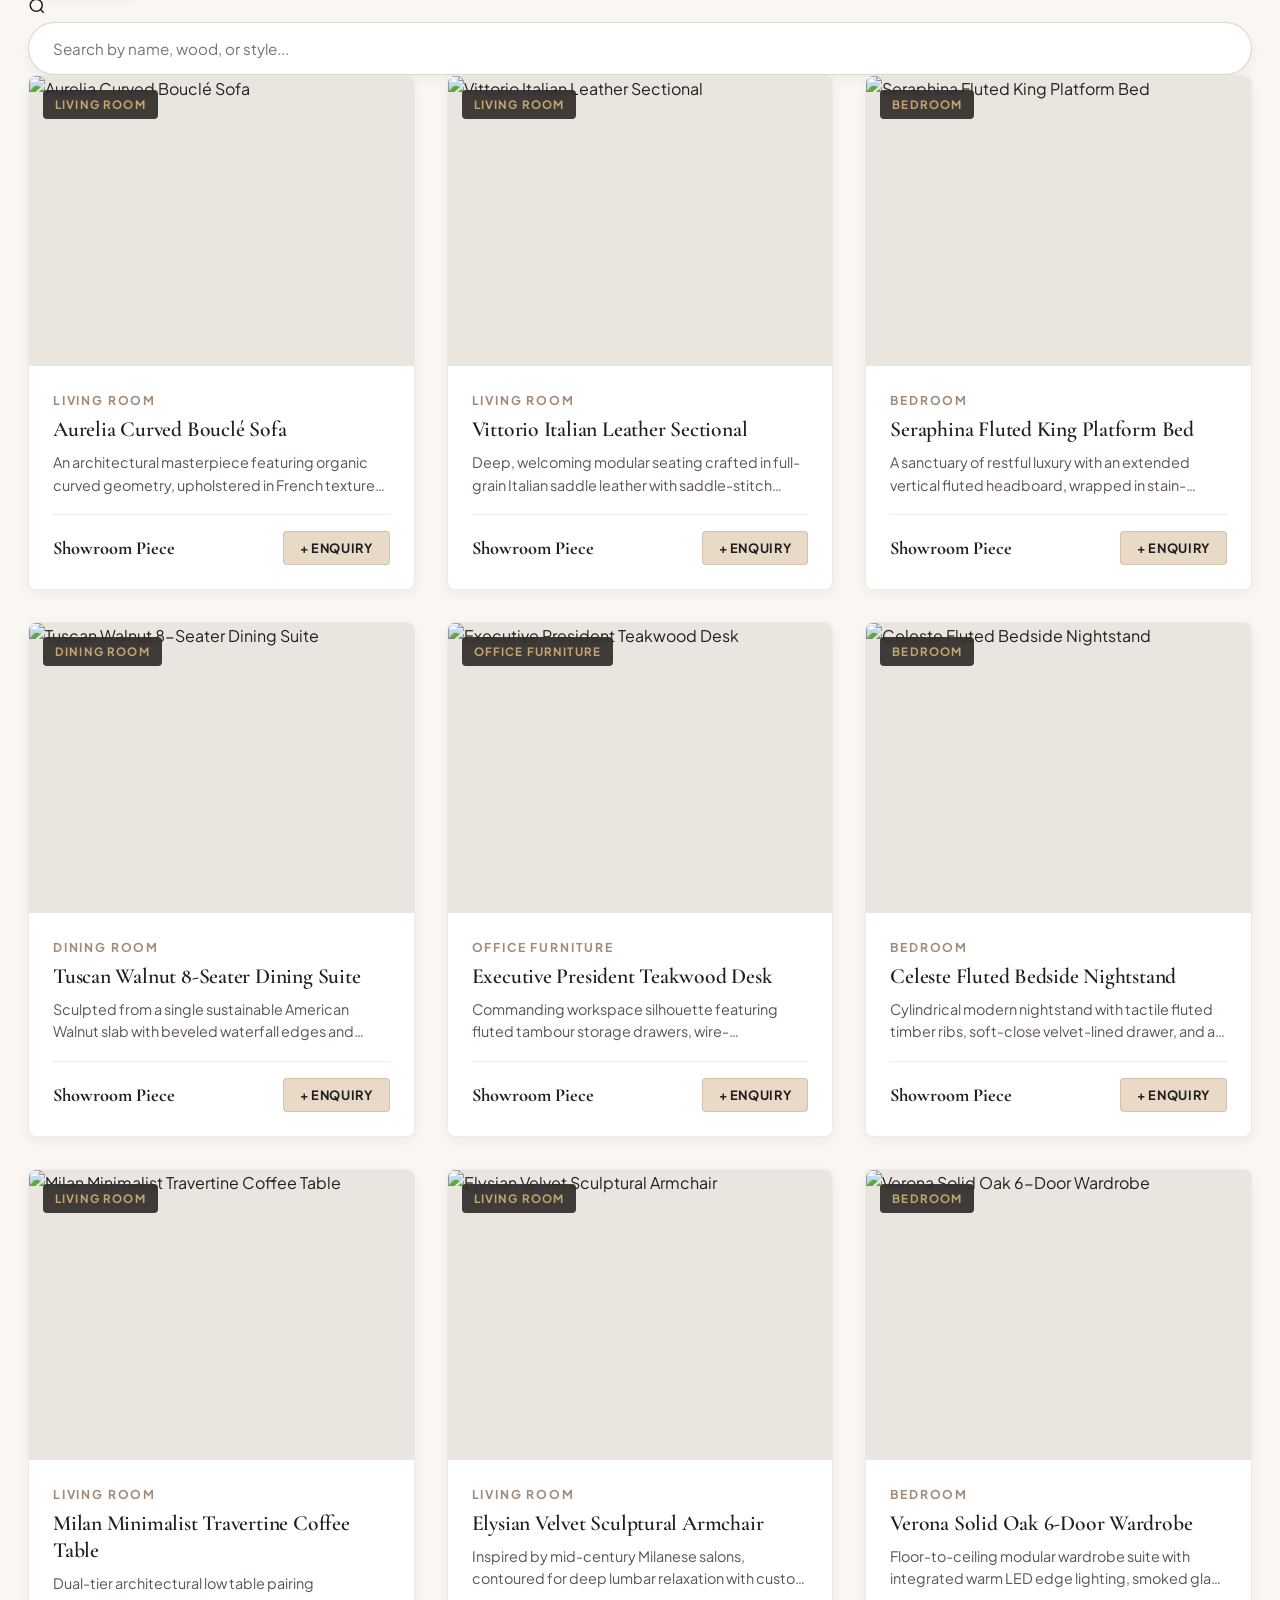
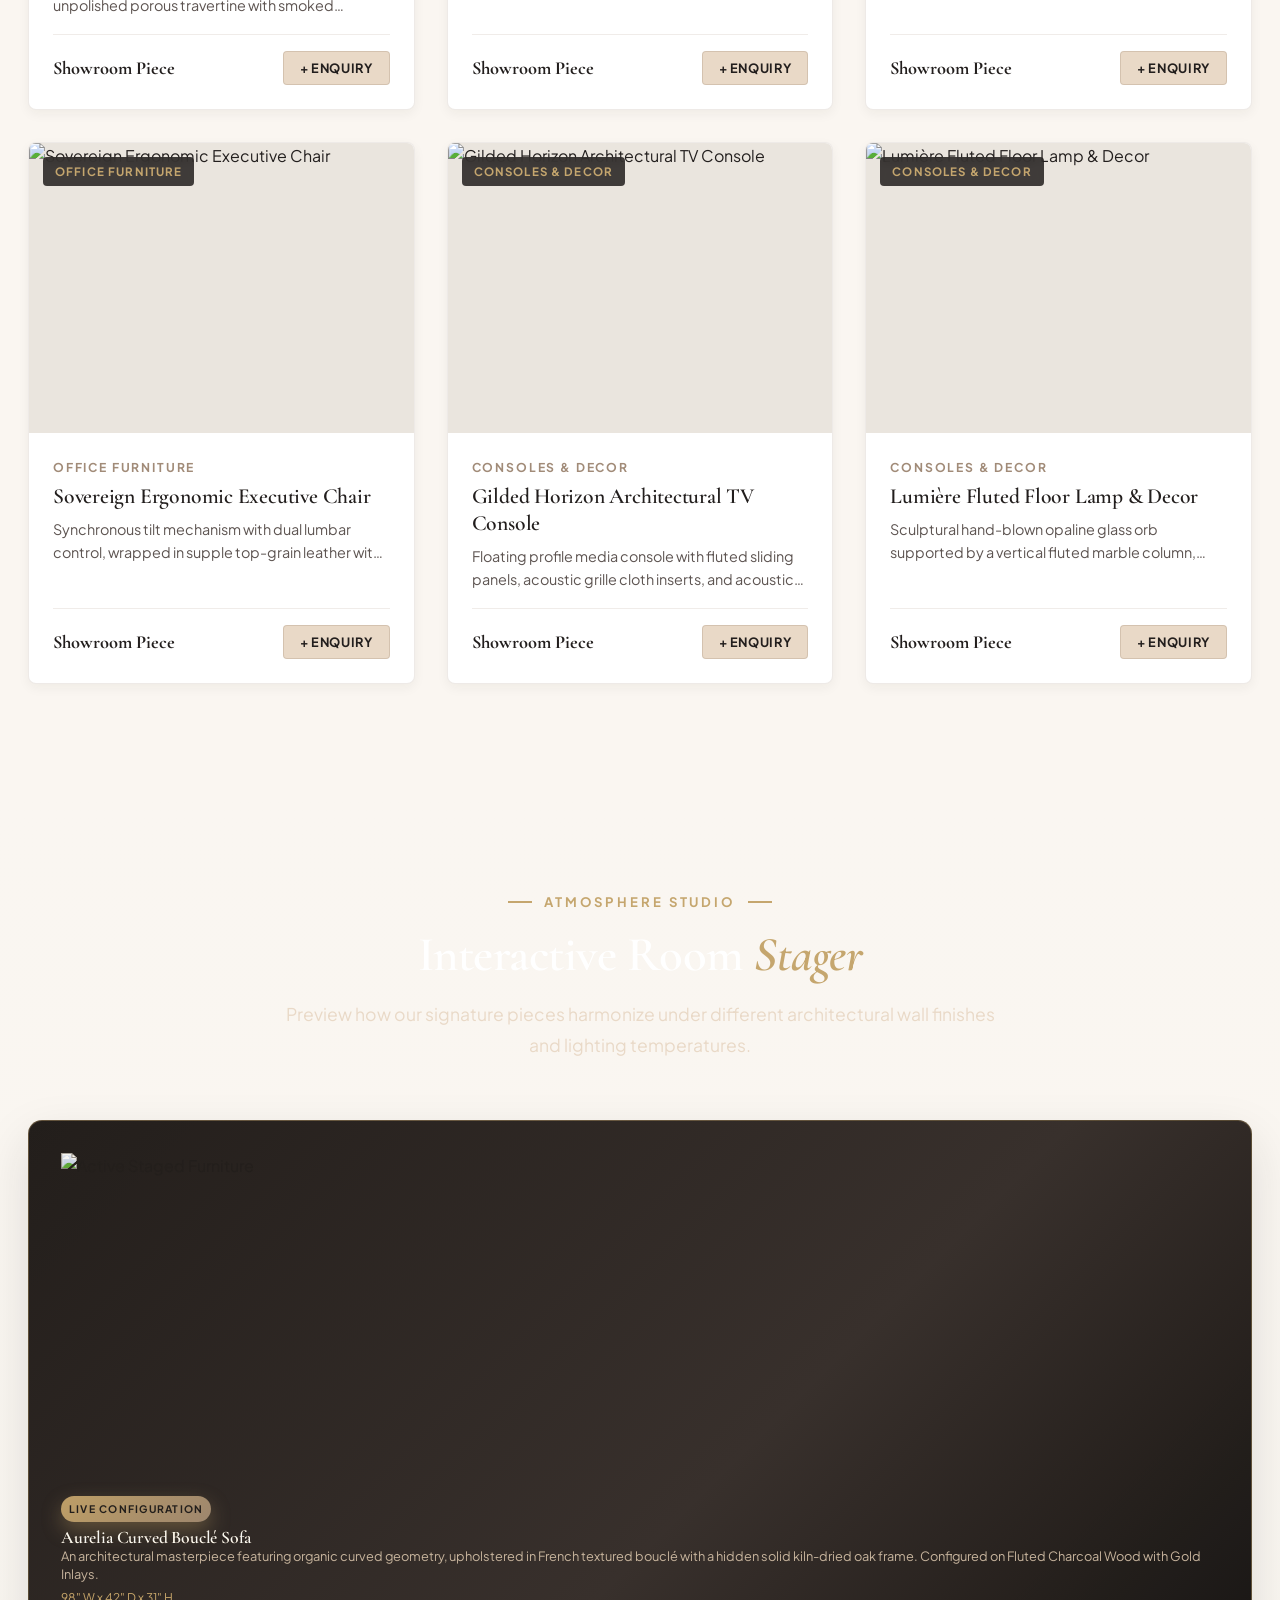
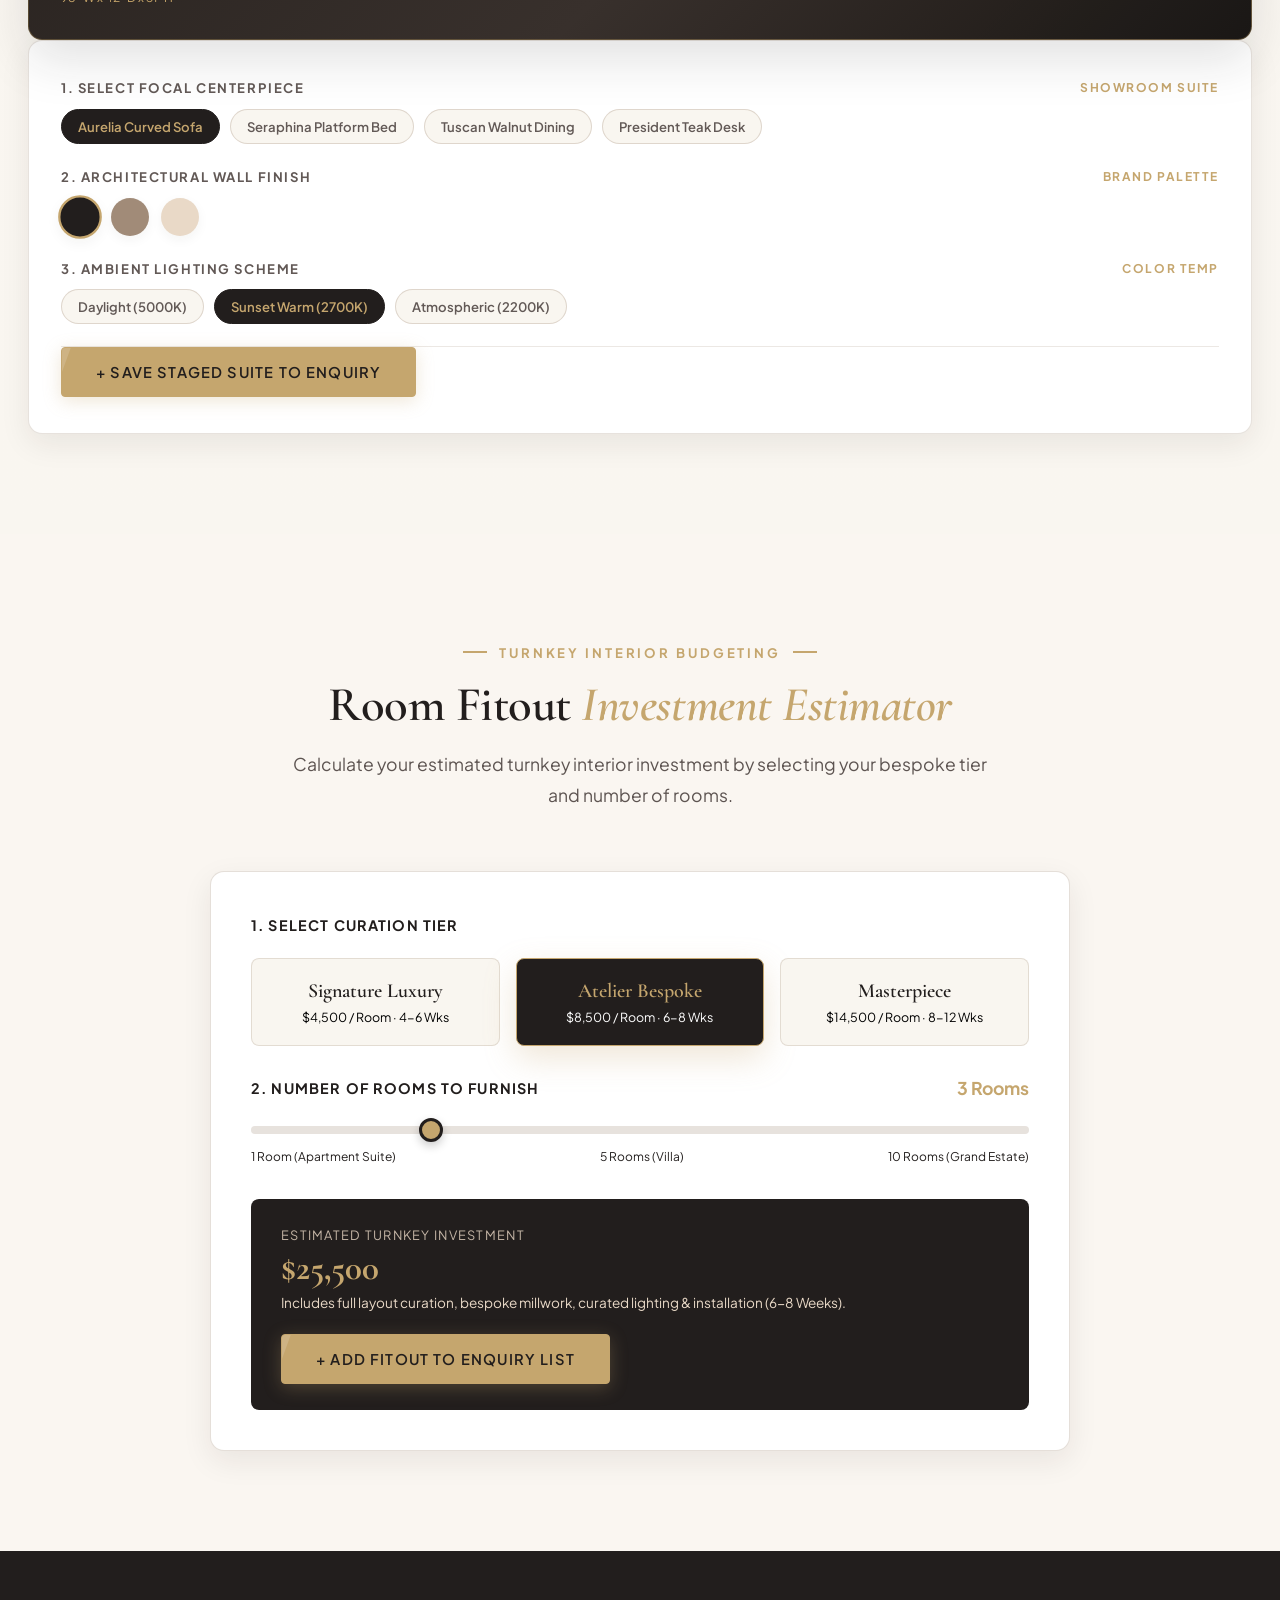
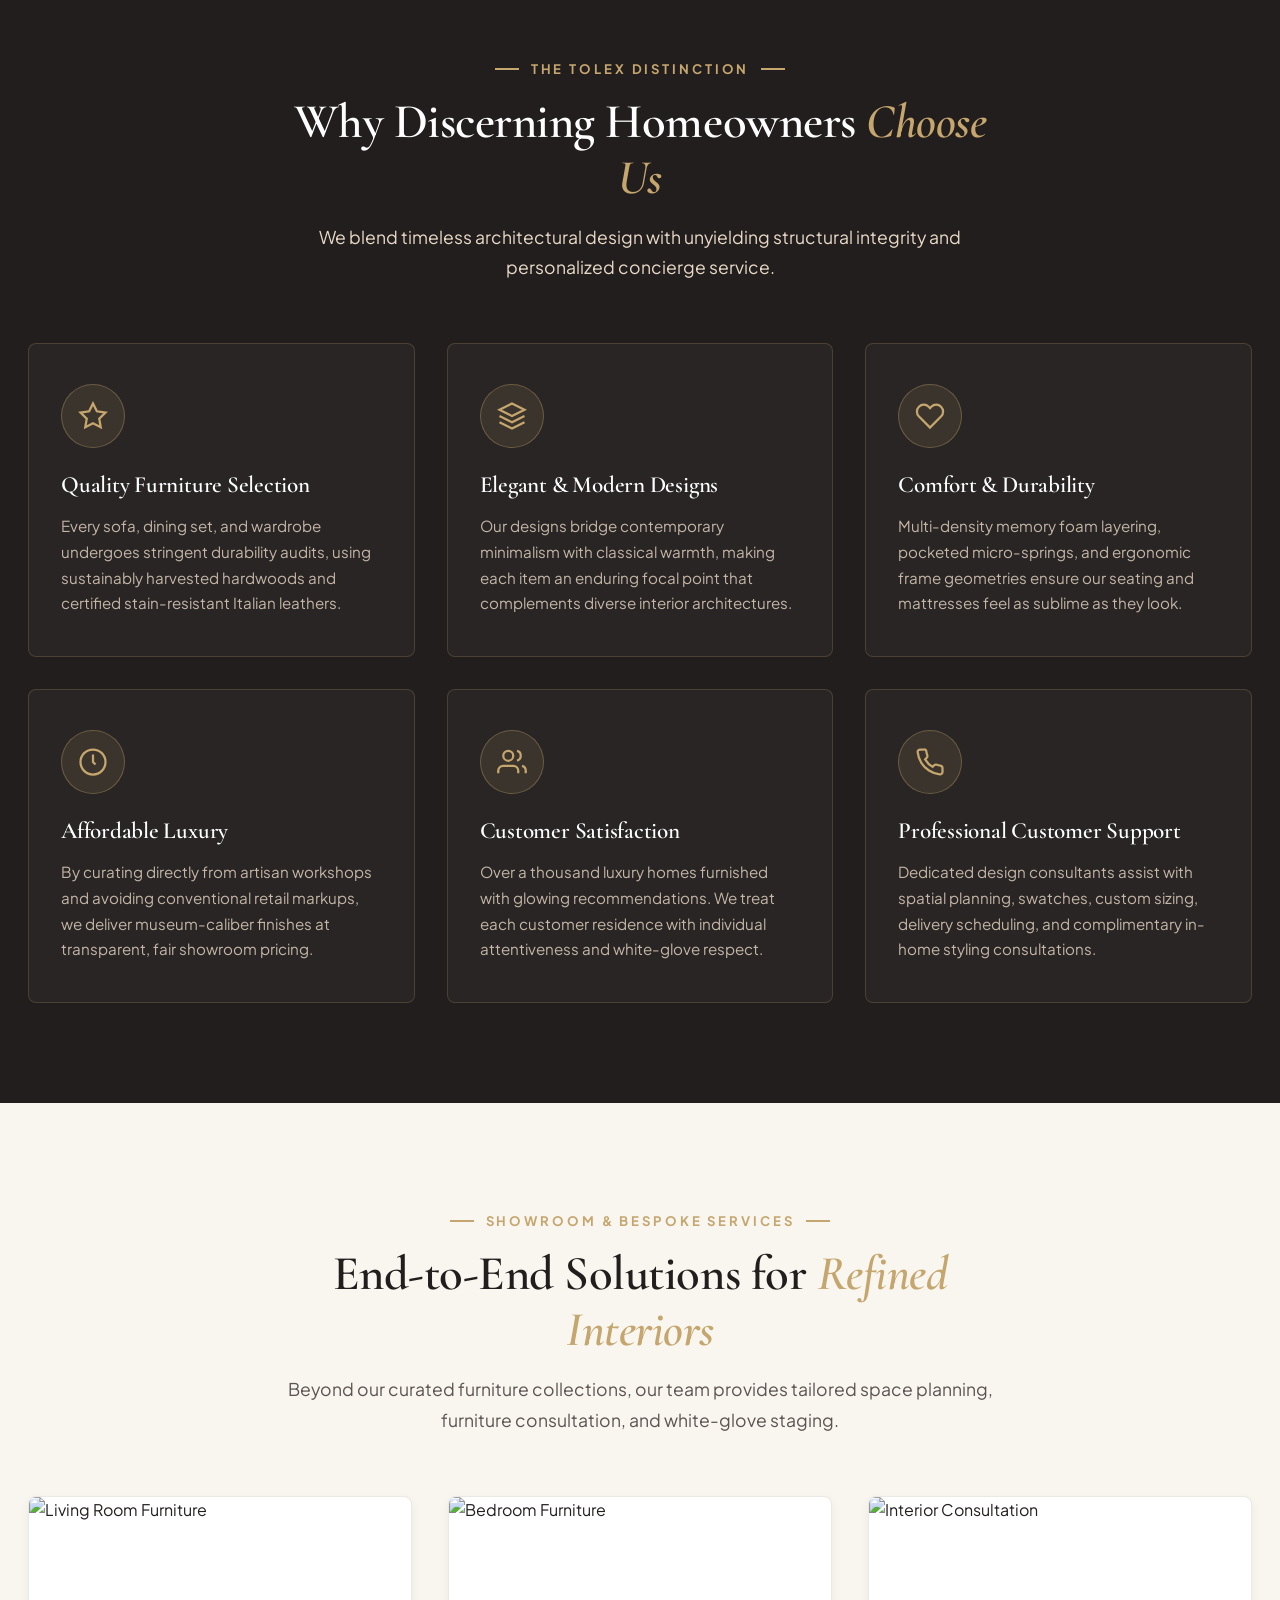
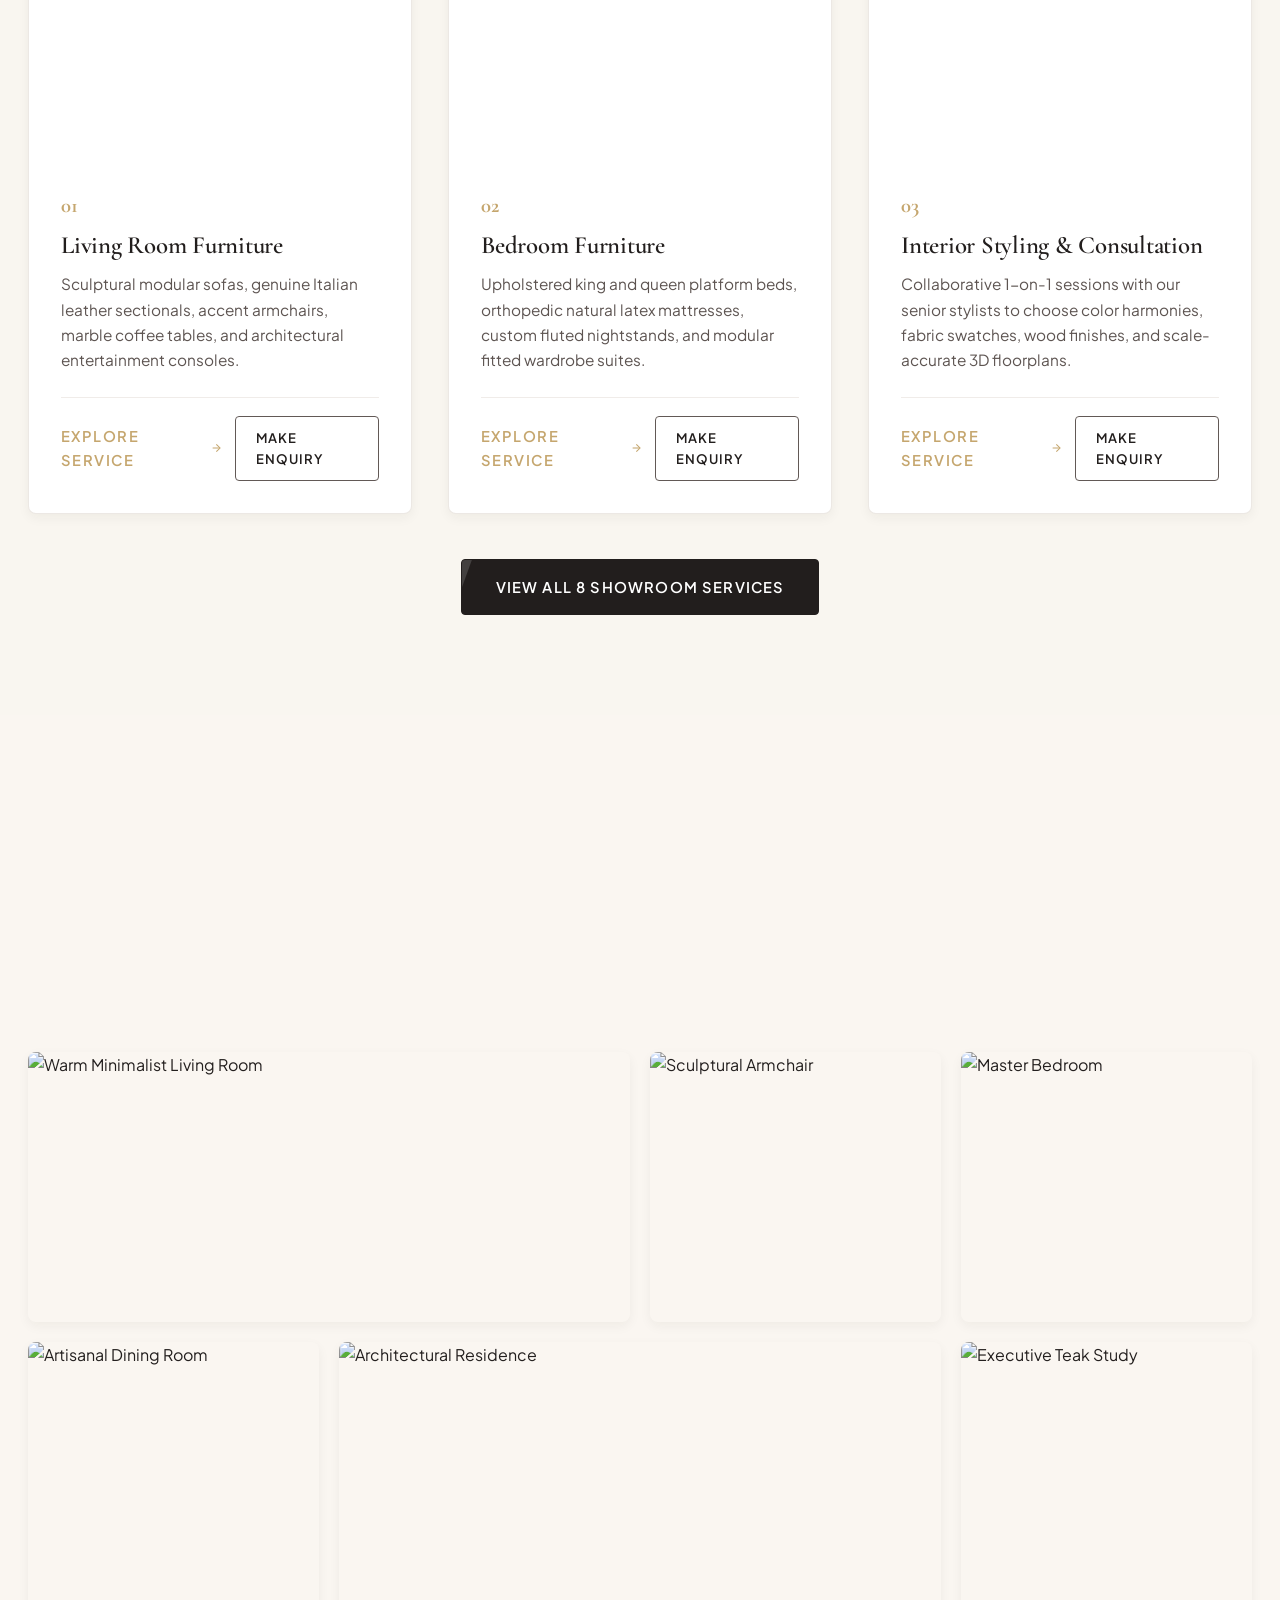
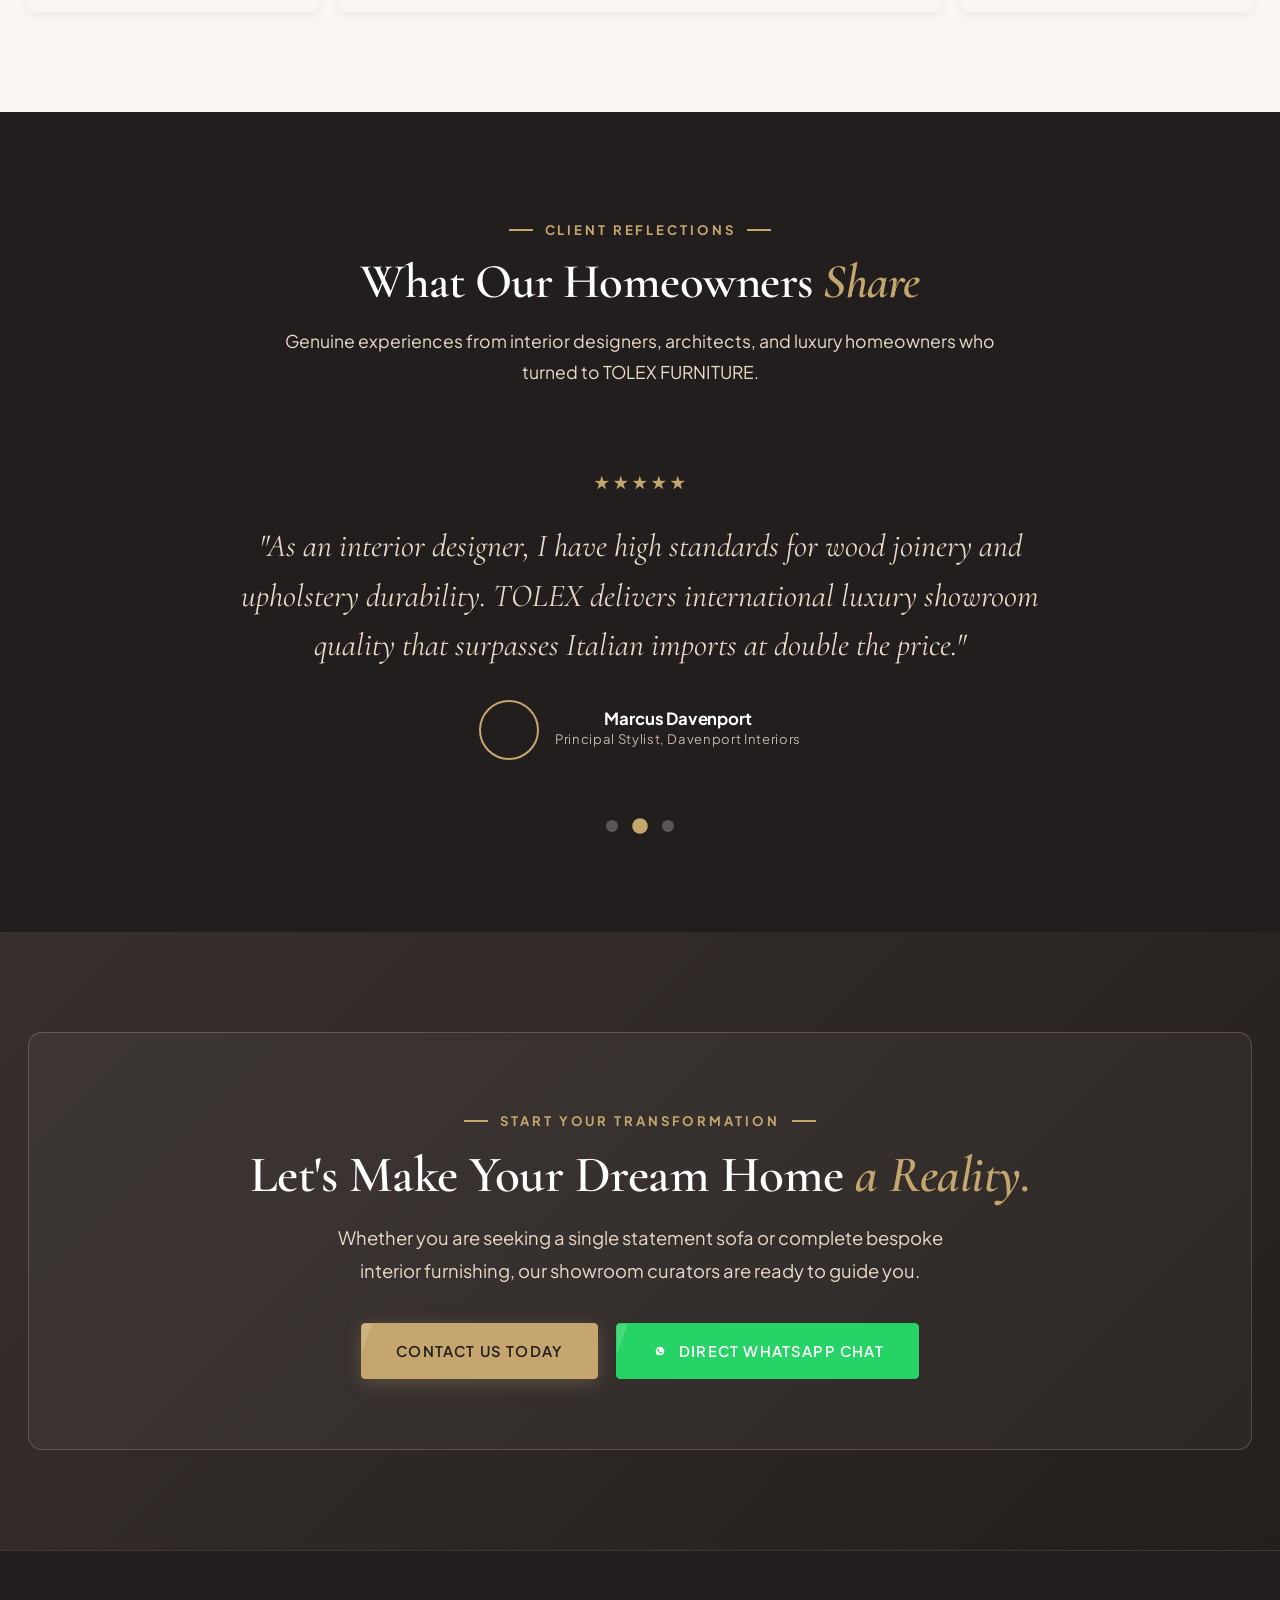
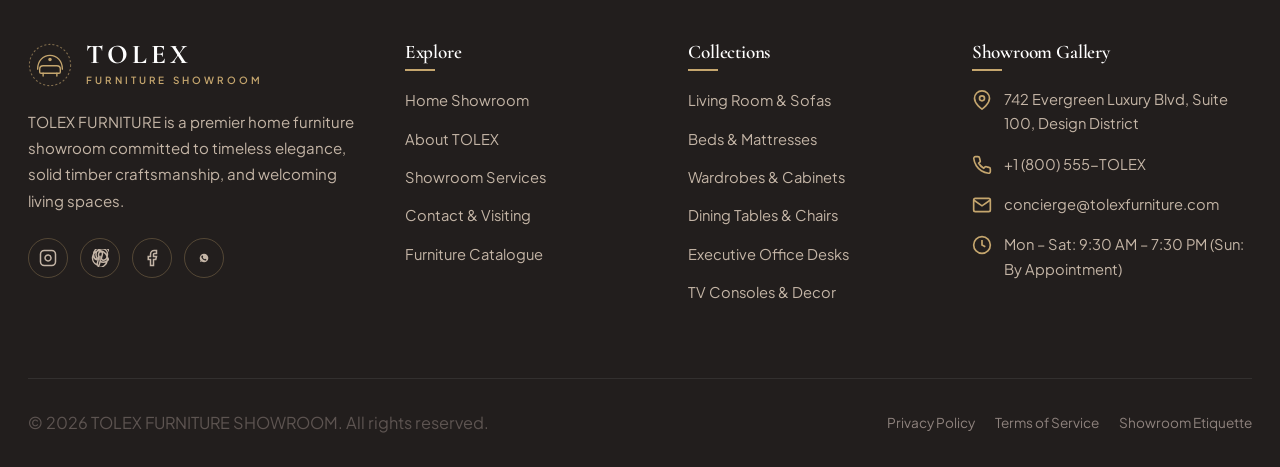
==== commit ae8536bc: "Transform TOLEX showroom into high-performance responsive SPA Web App with PWA, room stager, budget " ====
--- a/index.html
+++ b/index.html
@@ -3,8 +3,8 @@
 <head>
   <meta charset="UTF-8">
   <meta name="viewport" content="width=device-width, initial-scale=1.0">
-  <title>TOLEX FURNITURE — Luxury Home Furniture Showroom</title>
-  <meta name="description" content="Discover extraordinary furniture collections at TOLEX FURNITURE Showroom. Handcrafted living room, bedroom, dining, and executive office furniture designed with timeless elegance.">
+  <title>TOLEX FURNITURE — Luxury Home Furniture Showroom & Web App</title>
+  <meta name="description" content="Explore extraordinary furniture collections at TOLEX FURNITURE Showroom. Handcrafted living room, bedroom, dining, and executive office furniture designed with timeless elegance.">
   <link rel="stylesheet" href="css/style.css">
   <link rel="icon" type="image/svg+xml" href="assets/icons/favicon.svg">
   <link rel="manifest" href="manifest.json">
@@ -21,7 +21,7 @@
   <header class="site-header" id="site-header">
     <div class="container header-container">
       <!-- Custom TOLEX Logo -->
-      <a href="index.html" class="brand-logo" aria-label="TOLEX FURNITURE Home">
+      <a href="#/home" data-nav="home" class="brand-logo" aria-label="TOLEX FURNITURE Home">
         <svg class="logo-symbol" viewBox="0 0 64 64" fill="none" xmlns="http://www.w3.org/2000/svg">
           <circle cx="32" cy="32" r="30" stroke="#C5A66E" stroke-width="1.5" stroke-dasharray="3 3" opacity="0.6"/>
           <path d="M14 38C14 26 22 18 32 18C42 18 50 26 50 38" stroke="#C5A66E" stroke-width="2" stroke-linecap="round"/>
@@ -36,13 +36,13 @@
         </div>
       </a>
 
-      <!-- Desktop Nav -->
+      <!-- Desktop Nav with SPA Data-Nav Attributes -->
       <nav class="desktop-nav" aria-label="Primary Navigation">
         <ul class="nav-menu">
-          <li><a href="index.html" class="nav-link active">Home</a></li>
-          <li><a href="about.html" class="nav-link">About Us</a></li>
-          <li><a href="services.html" class="nav-link">Our Services</a></li>
-          <li><a href="contact.html" class="nav-link">Contact Us</a></li>
+          <li><a href="#/home" data-nav="home" class="nav-link active">Home</a></li>
+          <li><a href="#/about" data-nav="about" class="nav-link">About Us</a></li>
+          <li><a href="#/services" data-nav="services" class="nav-link">Our Services</a></li>
+          <li><a href="#/contact" data-nav="contact" class="nav-link">Contact Us</a></li>
         </ul>
       </nav>
 
@@ -88,644 +88,1314 @@
         </div>
       </div>
       <nav class="mobile-nav-links">
-        <a href="index.html" class="mobile-nav-link active">Home <span>→</span></a>
-        <a href="about.html" class="mobile-nav-link">About Us <span>→</span></a>
-        <a href="services.html" class="mobile-nav-link">Our Services <span>→</span></a>
-        <a href="contact.html" class="mobile-nav-link">Contact Us <span>→</span></a>
+        <a href="#/home" data-nav="home" class="mobile-nav-link active">Home <span>→</span></a>
+        <a href="#/about" data-nav="about" class="mobile-nav-link">About Us <span>→</span></a>
+        <a href="#/services" data-nav="services" class="mobile-nav-link">Our Services <span>→</span></a>
+        <a href="#/contact" data-nav="contact" class="mobile-nav-link">Contact Us <span>→</span></a>
       </nav>
     </div>
     <div class="mobile-nav-footer">
       <a href="https://wa.me/1234567890" target="_blank" rel="noopener noreferrer" class="btn btn-whatsapp w-100">
         Chat on WhatsApp
       </a>
-      <p class="text-taupe text-center" style="font-size:0.8rem;">Open Mon – Sat: 9:30 AM – 7:30 PM</p>
+      <p class="text-taupe text-center" style="font-size:0.8rem; margin-top:12px;">Open Mon – Sat: 9:30 AM – 7:30 PM</p>
     </div>
   </aside>
 
   <!-- ========================================================================
-       SLIDER REVOLUTION-STYLE HERO SECTION
+       APPLICATION VIEWS ROOT (SPA CONTAINER)
        ======================================================================== -->
-  <section class="hero-slider-section" aria-label="Hero Slider">
-    <div class="hero-slider-wrap">
-
-      <!-- Slide 1: Living Room Elegance -->
-      <div class="hero-slide active" data-index="0">
-        <div class="hero-slide-bg" style="background-image: url('assets/images/hero_living.jpg');"></div>
-        <div class="hero-slide-overlay"></div>
-        
-        <div class="hero-slide-decoration">
-          <div class="deco-line"></div>
-          <div class="dot-matrix gold deco-dots">
-            <span></span><span></span><span></span><span></span><span></span><span></span>
-            <span></span><span></span><span></span><span></span><span></span><span></span>
-            <span></span><span></span><span></span><span></span><span></span><span></span>
-          </div>
-        </div>
-
-        <div class="container">
-          <div class="hero-content">
-            <span class="hero-tag">Exquisite Living Room Collections</span>
-            <h1 class="hero-title">
-              <span class="title-line"><span>Transform Your Space</span></span>
-              <span class="title-line"><span class="italic text-gold">Into Something Extraordinary.</span></span>
-            </h1>
-            <p class="hero-desc">
-              Discover beautiful furniture that brings comfort, elegance, and personality into your home. Hand-finished timbers and tactile upholstery crafted for modern sanctuaries.
-            </p>
-            <div class="hero-btn-group">
-              <a href="#catalogue" class="btn btn-primary">Explore Our Collection</a>
-              <a href="contact.html" class="btn btn-secondary">Visit Showroom</a>
-            </div>
-          </div>
-        </div>
-      </div>
-
-      <!-- Slide 2: Bedroom Comfort -->
-      <div class="hero-slide" data-index="1">
-        <div class="hero-slide-bg" style="background-image: url('assets/images/hero_bedroom.jpg');"></div>
-        <div class="hero-slide-overlay"></div>
-        
-        <div class="hero-slide-decoration">
-          <div class="deco-line"></div>
-          <div class="dot-matrix gold deco-dots">
-            <span></span><span></span><span></span><span></span><span></span><span></span>
-            <span></span><span></span><span></span><span></span><span></span><span></span>
-            <span></span><span></span><span></span><span></span><span></span><span></span>
-          </div>
-        </div>
-
-        <div class="container">
-          <div class="hero-content">
-            <span class="hero-tag">Master Bedroom Sanctuaries</span>
-            <h1 class="hero-title">
-              <span class="title-line"><span>Where Comfort Meets</span></span>
-              <span class="title-line"><span class="italic text-gold">Timeless Design.</span></span>
-            </h1>
-            <p class="hero-desc">
-              Experience beautifully crafted furniture designed to make every moment at home special. Ergonomic platform beds, velvet headboards, and tailored nightstands.
-            </p>
-            <div class="hero-btn-group">
-              <a href="#catalogue" class="btn btn-primary">Discover More</a>
-              <a href="services.html" class="btn btn-secondary">Custom Fitouts</a>
-            </div>
-          </div>
-        </div>
-      </div>
-
-      <!-- Slide 3: Dining & Lifestyle -->
-      <div class="hero-slide" data-index="2">
-        <div class="hero-slide-bg" style="background-image: url('assets/images/hero_dining.jpg');"></div>
-        <div class="hero-slide-overlay"></div>
-        
-        <div class="hero-slide-decoration">
-          <div class="deco-line"></div>
-          <div class="dot-matrix gold deco-dots">
-            <span></span><span></span><span></span><span></span><span></span><span></span>
-            <span></span><span></span><span></span><span></span><span></span><span></span>
-            <span></span><span></span><span></span><span></span><span></span><span></span>
-          </div>
-        </div>
-
-        <div class="container">
-          <div class="hero-content">
-            <span class="hero-tag">Artisanal Dining & Gathering</span>
-            <h1 class="hero-title">
-              <span class="title-line"><span>Create Spaces Worth</span></span>
-              <span class="title-line"><span class="italic text-gold">Coming Home To.</span></span>
-            </h1>
-            <p class="hero-desc">
-              Find exceptional furniture that brings people together and makes every space memorable. Solid hardwood dining suites, marble low tables, and sculptural chairs.
-            </p>
-            <div class="hero-btn-group">
-              <a href="#catalogue" class="btn btn-primary">View Our Furniture</a>
-              <a href="about.html" class="btn btn-secondary">Our Craftsmanship</a>
-            </div>
-          </div>
-        </div>
-      </div>
-
-    </div>
-
-    <!-- Slider Navigation Arrows -->
-    <button type="button" class="slider-arrow-btn slider-arrow-prev" aria-label="Previous Slide">
-      <svg width="22" height="22" viewBox="0 0 24 24" fill="none" stroke="currentColor" stroke-width="2"><polyline points="15 18 9 12 15 6"></polyline></svg>
-    </button>
-    <button type="button" class="slider-arrow-btn slider-arrow-next" aria-label="Next Slide">
-      <svg width="22" height="22" viewBox="0 0 24 24" fill="none" stroke="currentColor" stroke-width="2"><polyline points="9 18 15 12 9 6"></polyline></svg>
-    </button>
-
-    <!-- Slider Bottom Controls Bar -->
-    <div class="slider-bottom-bar">
-      <!-- Indicators -->
-      <div class="slider-indicators">
-        <div class="indicator-item active" data-index="0">
-          <span>01</span>
-          <div class="indicator-bar"><div class="indicator-fill"></div></div>
-          <span>Living Room</span>
-        </div>
-        <div class="indicator-item" data-index="1">
-          <span>02</span>
-          <div class="indicator-bar"><div class="indicator-fill"></div></div>
-          <span>Bedroom</span>
-        </div>
-        <div class="indicator-item" data-index="2">
-          <span>03</span>
-          <div class="indicator-bar"><div class="indicator-fill"></div></div>
-          <span>Dining & Lifestyle</span>
-        </div>
-      </div>
-
-      <!-- Feature Strip -->
-      <div class="slider-feature-strip">
-        <span><svg width="14" height="14" viewBox="0 0 24 24" fill="var(--c-gold)"><polygon points="12 2 15.09 8.26 22 9.27 17 14.14 18.18 21.02 12 17.77 5.82 21.02 7 14.14 2 9.27 8.91 8.26 12 2"></polygon></svg> Bespoke European Design</span>
-        <span><svg width="14" height="14" viewBox="0 0 24 24" fill="var(--c-gold)"><polygon points="12 2 15.09 8.26 22 9.27 17 14.14 18.18 21.02 12 17.77 5.82 21.02 7 14.14 2 9.27 8.91 8.26 12 2"></polygon></svg> 100% Solid Hardwoods</span>
-      </div>
-    </div>
-  </section>
+  <main id="app-root">
+
+    <!-- ======================================================================
+         VIEW 1: HOME SHOWROOM
+         ====================================================================== -->
+    <div class="spa-view active" id="view-home">
+
+      <!-- HERO SLIDER SECTION -->
+      <section class="hero-slider-section" aria-label="Hero Slider">
+        <div class="hero-slider-wrap">
+
+          <!-- Slide 1: Living Room Elegance -->
+          <div class="hero-slide active" data-index="0">
+            <div class="hero-slide-bg" style="background-image: url('assets/images/hero_living.jpg');"></div>
+            <div class="hero-slide-overlay"></div>
+            
+            <div class="hero-slide-decoration">
+              <div class="deco-line"></div>
+              <div class="dot-matrix gold deco-dots">
+                <span></span><span></span><span></span><span></span><span></span><span></span>
+                <span></span><span></span><span></span><span></span><span></span><span></span>
+                <span></span><span></span><span></span><span></span><span></span><span></span>
+              </div>
+            </div>
+
+            <div class="container">
+              <div class="hero-content">
+                <span class="hero-tag">Exquisite Living Room Collections</span>
+                <h1 class="hero-title">
+                  <span class="title-line"><span>Transform Your Space</span></span>
+                  <span class="title-line"><span class="italic text-gold">Into Something Extraordinary.</span></span>
+                </h1>
+                <p class="hero-desc">
+                  Discover beautiful furniture that brings comfort, elegance, and personality into your home. Hand-finished timbers and tactile upholstery crafted for modern sanctuaries.
+                </p>
+                <div class="hero-btn-group">
+                  <a href="#catalogue" class="btn btn-primary">Explore Our Collection</a>
+                  <a href="#/contact" data-nav="contact" class="btn btn-secondary">Visit Showroom</a>
+                </div>
+              </div>
+            </div>
+          </div>
+
+          <!-- Slide 2: Bedroom Comfort -->
+          <div class="hero-slide" data-index="1">
+            <div class="hero-slide-bg" style="background-image: url('assets/images/hero_bedroom.jpg');"></div>
+            <div class="hero-slide-overlay"></div>
+            
+            <div class="hero-slide-decoration">
+              <div class="deco-line"></div>
+              <div class="dot-matrix gold deco-dots">
+                <span></span><span></span><span></span><span></span><span></span><span></span>
+                <span></span><span></span><span></span><span></span><span></span><span></span>
+                <span></span><span></span><span></span><span></span><span></span><span></span>
+              </div>
+            </div>
+
+            <div class="container">
+              <div class="hero-content">
+                <span class="hero-tag">Master Bedroom Sanctuaries</span>
+                <h1 class="hero-title">
+                  <span class="title-line"><span>Where Comfort Meets</span></span>
+                  <span class="title-line"><span class="italic text-gold">Timeless Design.</span></span>
+                </h1>
+                <p class="hero-desc">
+                  Experience beautifully crafted furniture designed to make every moment at home special. Ergonomic platform beds, velvet headboards, and tailored nightstands.
+                </p>
+                <div class="hero-btn-group">
+                  <a href="#catalogue" class="btn btn-primary">Discover More</a>
+                  <a href="#/services" data-nav="services" class="btn btn-secondary">Custom Fitouts</a>
+                </div>
+              </div>
+            </div>
+          </div>
+
+          <!-- Slide 3: Dining & Lifestyle -->
+          <div class="hero-slide" data-index="2">
+            <div class="hero-slide-bg" style="background-image: url('assets/images/hero_dining.jpg');"></div>
+            <div class="hero-slide-overlay"></div>
+            
+            <div class="hero-slide-decoration">
+              <div class="deco-line"></div>
+              <div class="dot-matrix gold deco-dots">
+                <span></span><span></span><span></span><span></span><span></span><span></span>
+                <span></span><span></span><span></span><span></span><span></span><span></span>
+                <span></span><span></span><span></span><span></span><span></span><span></span>
+              </div>
+            </div>
+
+            <div class="container">
+              <div class="hero-content">
+                <span class="hero-tag">Artisanal Dining & Gathering</span>
+                <h1 class="hero-title">
+                  <span class="title-line"><span>Create Spaces Worth</span></span>
+                  <span class="title-line"><span class="italic text-gold">Coming Home To.</span></span>
+                </h1>
+                <p class="hero-desc">
+                  Find exceptional furniture that brings people together and makes every space memorable. Solid hardwood dining suites, marble low tables, and sculptural chairs.
+                </p>
+                <div class="hero-btn-group">
+                  <a href="#catalogue" class="btn btn-primary">View Our Furniture</a>
+                  <a href="#/contact" data-nav="contact" class="btn btn-secondary">Book Consultation</a>
+                </div>
+              </div>
+            </div>
+          </div>
+
+        </div>
+
+        <!-- Slider Navigation Controls -->
+        <div class="slider-arrows-wrap">
+          <button type="button" class="slider-nav-btn prev" aria-label="Previous Slide">
+            <svg viewBox="0 0 24 24" fill="none" stroke="currentColor" stroke-width="2"><polyline points="15 18 9 12 15 6"></polyline></svg>
+          </button>
+          <button type="button" class="slider-nav-btn next" aria-label="Next Slide">
+            <svg viewBox="0 0 24 24" fill="none" stroke="currentColor" stroke-width="2"><polyline points="9 18 15 12 9 6"></polyline></svg>
+          </button>
+        </div>
+
+        <!-- Slider Progress Indicators -->
+        <div class="slider-pagination-wrap">
+          <button type="button" class="slider-dot active" data-slide="0" aria-label="Slide 1"></button>
+          <button type="button" class="slider-dot" data-slide="1" aria-label="Slide 2"></button>
+          <button type="button" class="slider-dot" data-slide="2" aria-label="Slide 3"></button>
+        </div>
+      </section>
+
+      <!-- BRAND FEATURES STRIP -->
+      <section class="features-strip">
+        <div class="container">
+          <div class="features-strip-grid">
+            <div class="strip-item">
+              <div class="strip-icon">
+                <svg width="24" height="24" viewBox="0 0 24 24" fill="none" stroke="currentColor" stroke-width="2"><path d="M12 22s8-4 8-10V5l-8-3-8 3v7c0 6 8 10 8 10z"></path></svg>
+              </div>
+              <div>
+                <h5>10-Year Warranty</h5>
+                <p>On all solid timber frames & joinery</p>
+              </div>
+            </div>
+            <div class="strip-item">
+              <div class="strip-icon">
+                <svg width="24" height="24" viewBox="0 0 24 24" fill="none" stroke="currentColor" stroke-width="2"><rect x="1" y="3" width="15" height="13"></rect><polygon points="16 8 20 8 23 11 23 16 16 16 16 8"></polygon><circle cx="5.5" cy="18.5" r="2.5"></circle><circle cx="18.5" cy="18.5" r="2.5"></circle></svg>
+              </div>
+              <div>
+                <h5>White-Glove Delivery</h5>
+                <p>Inside delivery & room placement</p>
+              </div>
+            </div>
+            <div class="strip-item">
+              <div class="strip-icon">
+                <svg width="24" height="24" viewBox="0 0 24 24" fill="none" stroke="currentColor" stroke-width="2"><circle cx="12" cy="12" r="10"></circle><polyline points="12 6 12 12 14 14"></polyline></svg>
+              </div>
+              <div>
+                <h5>Bespoke Customization</h5>
+                <p>50+ Italian leathers & French fabrics</p>
+              </div>
+            </div>
+            <div class="strip-item">
+              <div class="strip-icon">
+                <svg width="24" height="24" viewBox="0 0 24 24" fill="none" stroke="currentColor" stroke-width="2"><path d="M21 10c0 7-9 13-9 13s-9-6-9-13a9 9 0 0 1 18 0z"></path><circle cx="12" cy="10" r="3"></circle></svg>
+              </div>
+              <div>
+                <h5>Design District Gallery</h5>
+                <p>Open 6 days for sensory viewing</p>
+              </div>
+            </div>
+          </div>
+        </div>
+      </section>
+
+      <!-- PRODUCT CATALOGUE & FILTERING SECTION -->
+      <section class="catalogue-section section-padding" id="catalogue">
+        <div class="container">
+          <div class="section-header reveal-on-scroll">
+            <span class="section-kicker center">The Permanent Showroom Collection</span>
+            <h2>Curated Furniture <span class="italic text-gold">Masterpieces</span></h2>
+            <p>Every piece is thoughtfully designed, responsibly sourced, and hand-finished by master craftspeople.</p>
+          </div>
+
+          <!-- Catalog Toolbar -->
+          <div class="catalogue-toolbar reveal-on-scroll">
+            <div class="category-filters">
+              <button type="button" class="filter-pill active" data-filter="all">All Pieces</button>
+              <button type="button" class="filter-pill" data-filter="living">Living Room</button>
+              <button type="button" class="filter-pill" data-filter="bedroom">Bedroom</button>
+              <button type="button" class="filter-pill" data-filter="dining">Dining Room</button>
+              <button type="button" class="filter-pill" data-filter="office">Executive Office</button>
+              <button type="button" class="filter-pill" data-filter="decor">Consoles & Accents</button>
+            </div>
+
+            <div class="search-wrap">
+              <svg width="18" height="18" viewBox="0 0 24 24" fill="none" stroke="currentColor" stroke-width="2" class="search-icon"><circle cx="11" cy="11" r="8"></circle><line x1="21" y1="21" x2="16.65" y2="16.65"></line></svg>
+              <input type="text" class="search-input" placeholder="Search by name, wood, or style..." aria-label="Search Catalogue">
+            </div>
+          </div>
+
+          <!-- Products Grid -->
+          <div class="products-grid">
+            <!-- Populated dynamically by main.js with 12 items -->
+          </div>
+        </div>
+      </section>
+
+      <!-- INTERACTIVE 3D ROOM STAGER & ATMOSPHERE CONFIGURATOR -->
+      <section class="room-stager-section section-padding" id="stager">
+        <div class="container">
+          <div class="section-header reveal-on-scroll">
+            <span class="section-kicker center text-gold">Atmosphere Studio</span>
+            <h2 class="text-white">Interactive Room <span class="italic text-gold">Stager</span></h2>
+            <p class="text-cream">Preview how our signature pieces harmonize under different architectural wall finishes and lighting temperatures.</p>
+          </div>
+
+          <div class="stager-container reveal-on-scroll">
+            <!-- Visual Canvas -->
+            <div class="stager-visual-viewport lighting-warm" id="stager-viewport">
+              <img src="https://images.unsplash.com/photo-1555041469-a586c61ea9bc?auto=format&fit=crop&w=800&q=80" alt="Active Staged Furniture" class="stager-furniture-img" id="stager-active-img">
+              
+              <div class="stager-ambient-card">
+                <span class="gold-badge" style="padding:4px 8px; font-size:0.65rem;">Live Configuration</span>
+                <h4 id="stager-piece-title" style="margin-top:6px; font-size:1.1rem; color:var(--c-white);">Aurelia Curved Bouclé Sofa</h4>
+                <p id="stager-piece-desc" style="font-size:0.8rem; color:var(--c-taupe-light); line-height:1.4;">Architectural organic curved geometry configured on Fluted Charcoal Wood.</p>
+                <div style="font-size:0.75rem; color:var(--c-gold); margin-top:4px;" id="stager-piece-dims">98" W x 42" D x 31" H</div>
+              </div>
+            </div>
+
+            <!-- Controls Panel -->
+            <div class="stager-controls-panel">
+              <div>
+                <div class="stager-group-title">
+                  <span>1. Select Focal Centerpiece</span>
+                  <span style="color:var(--c-gold); font-size:0.75rem;">Showroom Suite</span>
+                </div>
+                <div class="stager-options-row">
+                  <button type="button" class="stager-btn-pill stager-piece-btn active" data-product-id="tlx-01">Aurelia Curved Sofa</button>
+                  <button type="button" class="stager-btn-pill stager-piece-btn" data-product-id="tlx-03">Seraphina Platform Bed</button>
+                  <button type="button" class="stager-btn-pill stager-piece-btn" data-product-id="tlx-04">Tuscan Walnut Dining</button>
+                  <button type="button" class="stager-btn-pill stager-piece-btn" data-product-id="tlx-05">President Teak Desk</button>
+                </div>
+              </div>
+
+              <div>
+                <div class="stager-group-title">
+                  <span>2. Architectural Wall Finish</span>
+                  <span style="color:var(--c-gold); font-size:0.75rem;">Brand Palette</span>
+                </div>
+                <div class="stager-color-swatches">
+                  <button type="button" class="stager-swatch stager-wall-swatch active" data-wall="fluted" style="background:#221E1D;" title="Fluted Charcoal Wood with Gold Inlays"></button>
+                  <button type="button" class="stager-swatch stager-wall-swatch" data-wall="taupe" style="background:#A18B78;" title="Venetian Warm Taupe Plaster"></button>
+                  <button type="button" class="stager-swatch stager-wall-swatch" data-wall="cream" style="background:#E9D9C7;" title="Soft Cashmere Cream Plaster"></button>
+                </div>
+              </div>
+
+              <div>
+                <div class="stager-group-title">
+                  <span>3. Ambient Lighting Scheme</span>
+                  <span style="color:var(--c-gold); font-size:0.75rem;">Color Temp</span>
+                </div>
+                <div class="stager-options-row">
+                  <button type="button" class="stager-btn-pill stager-light-btn" data-light="daylight">Daylight (5000K)</button>
+                  <button type="button" class="stager-btn-pill stager-light-btn active" data-light="warm">Sunset Warm (2700K)</button>
+                  <button type="button" class="stager-btn-pill stager-light-btn" data-light="evening">Atmospheric (2200K)</button>
+                </div>
+              </div>
+
+              <div class="pt-3" style="border-top: 1px solid rgba(161, 139, 120, 0.2);">
+                <button type="button" class="btn btn-primary w-100" id="stager-add-enquiry-btn">
+                  + Save Staged Suite to Enquiry
+                </button>
+              </div>
+            </div>
+          </div>
+        </div>
+      </section>
+
+      <!-- INTERACTIVE ROOM BUDGET & INVESTMENT ESTIMATOR -->
+      <section class="section-padding" style="background-color: var(--c-cream-soft);" id="estimator">
+        <div class="container">
+          <div class="section-header reveal-on-scroll">
+            <span class="section-kicker center text-gold">Turnkey Interior Budgeting</span>
+            <h2>Room Fitout <span class="italic text-gold">Investment Estimator</span></h2>
+            <p>Calculate your estimated turnkey interior investment by selecting your bespoke tier and number of rooms.</p>
+          </div>
+
+          <div class="budget-estimator-card reveal-on-scroll" style="max-width: 860px; margin: 0 auto;">
+            <div>
+              <label style="font-weight: 700; font-size: 0.9rem; text-transform: uppercase; letter-spacing: 0.08em; color: var(--c-charcoal-deep);">1. Select Curation Tier</label>
+              <div class="budget-tier-grid">
+                <button type="button" class="budget-tier-btn" data-tier="signature">
+                  <div class="tier-name">Signature Luxury</div>
+                  <div class="tier-desc">$4,500 / Room · 4-6 Wks</div>
+                </button>
+                <button type="button" class="budget-tier-btn active" data-tier="atelier">
+                  <div class="tier-name">Atelier Bespoke</div>
+                  <div class="tier-desc">$8,500 / Room · 6-8 Wks</div>
+                </button>
+                <button type="button" class="budget-tier-btn" data-tier="masterpiece">
+                  <div class="tier-name">Masterpiece</div>
+                  <div class="tier-desc">$14,500 / Room · 8-12 Wks</div>
+                </button>
+              </div>
+            </div>
+
+            <div class="budget-slider-wrap">
+              <div class="budget-slider-header">
+                <label for="budget-room-count" style="font-weight: 700; font-size: 0.9rem; text-transform: uppercase; letter-spacing: 0.08em; color: var(--c-charcoal-deep);">2. Number of Rooms to Furnish</label>
+                <span id="budget-room-count-display" style="font-weight: 700; font-size: 1.1rem; color: var(--c-gold);">3 Rooms</span>
+              </div>
+              <input type="range" id="budget-room-count" class="budget-range-input" min="1" max="10" value="3" step="1">
+              <div style="display: flex; justify-content: space-between; font-size: 0.75rem; color: var(--c-text-muted); margin-top: 6px;">
+                <span>1 Room (Apartment Suite)</span>
+                <span>5 Rooms (Villa)</span>
+                <span>10 Rooms (Grand Estate)</span>
+              </div>
+            </div>
+
+            <div class="budget-summary-box">
+              <div>
+                <div style="font-size: 0.8rem; text-transform: uppercase; letter-spacing: 0.1em; color: var(--c-taupe-light); margin-bottom: 4px;">Estimated Turnkey Investment</div>
+                <div class="budget-total-val" id="budget-total-val">$25,500</div>
+                <div id="budget-room-breakdown" style="font-size: 0.85rem; color: var(--c-cream); margin-top: 6px;">Includes full layout curation, bespoke millwork, curated lighting & installation (6-8 Weeks).</div>
+              </div>
+              <button type="button" class="btn btn-primary" id="budget-add-enquiry-btn">
+                + Add Fitout to Enquiry List
+              </button>
+            </div>
+          </div>
+        </div>
+      </section>
+
+      <!-- WHY CHOOSE US (6 PILLARS) -->
+      <section class="why-choose-section section-padding">
+        <div class="container">
+          <div class="section-header reveal-on-scroll">
+            <span class="section-kicker center">The TOLEX Distinction</span>
+            <h2>Why Discerning Homeowners <span class="italic text-gold">Choose Us</span></h2>
+            <p>We blend timeless architectural design with unyielding structural integrity and personalized concierge service.</p>
+          </div>
+
+          <div class="why-grid">
+            <div class="why-card reveal-on-scroll">
+              <div class="why-icon-box">
+                <svg width="30" height="30" viewBox="0 0 24 24" fill="none" stroke="currentColor" stroke-width="1.8"><polygon points="12 2 15.09 8.26 22 9.27 17 14.14 18.18 21.02 12 17.77 5.82 21.02 7 14.14 2 9.27 8.91 8.26 12 2"></polygon></svg>
+              </div>
+              <h3>Quality Furniture Selection</h3>
+              <p>Every sofa, dining set, and wardrobe undergoes stringent durability audits, using sustainably harvested hardwoods and certified stain-resistant Italian leathers.</p>
+            </div>
+
+            <div class="why-card reveal-on-scroll">
+              <div class="why-icon-box">
+                <svg width="30" height="30" viewBox="0 0 24 24" fill="none" stroke="currentColor" stroke-width="1.8"><path d="M12 2L2 7l10 5 10-5-10-5zM2 17l10 5 10-5M2 12l10 5 10-5"></path></svg>
+              </div>
+              <h3>Elegant & Modern Designs</h3>
+              <p>Our designs bridge contemporary minimalism with classical warmth, making each item an enduring focal point that complements diverse interior architectures.</p>
+            </div>
+
+            <div class="why-card reveal-on-scroll">
+              <div class="why-icon-box">
+                <svg width="30" height="30" viewBox="0 0 24 24" fill="none" stroke="currentColor" stroke-width="1.8"><path d="M20.84 4.61a5.5 5.5 0 0 0-7.78 0L12 5.67l-1.06-1.06a5.5 5.5 0 0 0-7.78 7.78l1.06 1.06L12 21.23l7.78-7.78 1.06-1.06a5.5 5.5 0 0 0 0-7.78z"></path></svg>
+              </div>
+              <h3>Comfort & Durability</h3>
+              <p>Multi-density memory foam layering, pocketed micro-springs, and ergonomic frame geometries ensure our seating and mattresses feel as sublime as they look.</p>
+            </div>
+
+            <div class="why-card reveal-on-scroll">
+              <div class="why-icon-box">
+                <svg width="30" height="30" viewBox="0 0 24 24" fill="none" stroke="currentColor" stroke-width="1.8"><circle cx="12" cy="12" r="10"></circle><polyline points="12 6 12 12 14 14"></polyline></svg>
+              </div>
+              <h3>Affordable Luxury</h3>
+              <p>By curating directly from artisan workshops and avoiding conventional retail markups, we deliver museum-caliber finishes at transparent, fair showroom pricing.</p>
+            </div>
+
+            <div class="why-card reveal-on-scroll">
+              <div class="why-icon-box">
+                <svg width="30" height="30" viewBox="0 0 24 24" fill="none" stroke="currentColor" stroke-width="1.8"><path d="M17 21v-2a4 4 0 0 0-4-4H5a4 4 0 0 0-4 4v2"></path><circle cx="9" cy="7" r="4"></circle><path d="M23 21v-2a4 4 0 0 0-3-3.87"></path><path d="M16 3.13a4 4 0 0 1 0 7.75"></path></svg>
+              </div>
+              <h3>Customer Satisfaction</h3>
+              <p>Over a thousand luxury homes furnished with glowing recommendations. We treat each customer residence with individual attentiveness and white-glove respect.</p>
+            </div>
+
+            <div class="why-card reveal-on-scroll">
+              <div class="why-icon-box">
+                <svg width="30" height="30" viewBox="0 0 24 24" fill="none" stroke="currentColor" stroke-width="1.8"><path d="M22 16.92v3a2 2 0 0 1-2.18 2 19.79 19.79 0 0 1-8.63-3.07 19.5 19.5 0 0 1-6-6 19.79 19.79 0 0 1-3.07-8.67A2 2 0 0 1 4.11 2h3a2 2 0 0 1 2 1.72 12.84 12.84 0 0 0 .7 2.81 2 2 0 0 1-.45 2.11L8.09 9.91a16 16 0 0 0 6 6l1.27-1.27a2 2 0 0 1 2.11-.45 12.84 12.84 0 0 0 2.81.7A2 2 0 0 1 22 16.92z"></path></svg>
+              </div>
+              <h3>Professional Customer Support</h3>
+              <p>Dedicated design consultants assist with spatial planning, swatches, custom sizing, delivery scheduling, and complimentary in-home styling consultations.</p>
+            </div>
+          </div>
+        </div>
+      </section>
+
+      <!-- SERVICES HIGHLIGHTS -->
+      <section class="services-section section-padding">
+        <div class="container">
+          <div class="section-header reveal-on-scroll">
+            <span class="section-kicker center">Showroom & Bespoke Services</span>
+            <h2>End-to-End Solutions for <span class="italic text-gold">Refined Interiors</span></h2>
+            <p>Beyond our curated furniture collections, our team provides tailored space planning, furniture consultation, and white-glove staging.</p>
+          </div>
+
+          <div class="services-grid">
+            <div class="service-card reveal-on-scroll">
+              <div class="service-img-wrap">
+                <img src="https://images.unsplash.com/photo-1600210492486-724fe5c67fb0?auto=format&fit=crop&w=800&q=80" alt="Living Room Furniture" class="service-img" loading="lazy">
+              </div>
+              <div class="service-content">
+                <span class="service-number">01</span>
+                <h3>Living Room Furniture</h3>
+                <p>Sculptural modular sofas, genuine Italian leather sectionals, accent armchairs, marble coffee tables, and architectural entertainment consoles.</p>
+                <div class="service-actions">
+                  <a href="#/services" data-nav="services" class="btn-link">Explore Service <svg width="14" height="14" viewBox="0 0 24 24" fill="none" stroke="currentColor" stroke-width="2"><line x1="5" y1="12" x2="19" y2="12"></line><polyline points="12 5 19 12 12 19"></polyline></svg></a>
+                  <a href="#/contact" data-nav="contact" class="btn btn-sm btn-outline-dark">Make Enquiry</a>
+                </div>
+              </div>
+            </div>
+
+            <div class="service-card reveal-on-scroll">
+              <div class="service-img-wrap">
+                <img src="https://images.unsplash.com/photo-1616594039964-ae9021a400a0?auto=format&fit=crop&w=800&q=80" alt="Bedroom Furniture" class="service-img" loading="lazy">
+              </div>
+              <div class="service-content">
+                <span class="service-number">02</span>
+                <h3>Bedroom Furniture</h3>
+                <p>Upholstered king and queen platform beds, orthopedic natural latex mattresses, custom fluted nightstands, and modular fitted wardrobe suites.</p>
+                <div class="service-actions">
+                  <a href="#/services" data-nav="services" class="btn-link">Explore Service <svg width="14" height="14" viewBox="0 0 24 24" fill="none" stroke="currentColor" stroke-width="2"><line x1="5" y1="12" x2="19" y2="12"></line><polyline points="12 5 19 12 12 19"></polyline></svg></a>
+                  <a href="#/contact" data-nav="contact" class="btn btn-sm btn-outline-dark">Make Enquiry</a>
+                </div>
+              </div>
+            </div>
+
+            <div class="service-card reveal-on-scroll">
+              <div class="service-img-wrap">
+                <img src="https://images.unsplash.com/photo-1600585154340-be6161a56a0c?auto=format&fit=crop&w=800&q=80" alt="Interior Consultation" class="service-img" loading="lazy">
+              </div>
+              <div class="service-content">
+                <span class="service-number">03</span>
+                <h3>Interior Styling & Consultation</h3>
+                <p>Collaborative 1-on-1 sessions with our senior stylists to choose color harmonies, fabric swatches, wood finishes, and scale-accurate 3D floorplans.</p>
+                <div class="service-actions">
+                  <a href="#/services" data-nav="services" class="btn-link">Explore Service <svg width="14" height="14" viewBox="0 0 24 24" fill="none" stroke="currentColor" stroke-width="2"><line x1="5" y1="12" x2="19" y2="12"></line><polyline points="12 5 19 12 12 19"></polyline></svg></a>
+                  <a href="#/contact" data-nav="contact" class="btn btn-sm btn-outline-dark">Make Enquiry</a>
+                </div>
+              </div>
+            </div>
+          </div>
+
+          <div class="text-center mt-5" style="text-align: center; margin-top: 45px;">
+            <a href="#/services" data-nav="services" class="btn btn-dark">View All 8 Showroom Services</a>
+          </div>
+        </div>
+      </section>
+
+      <!-- GALLERY SECTION -->
+      <section class="gallery-section section-padding">
+        <div class="container">
+          <div class="section-header reveal-on-scroll">
+            <span class="section-kicker center">Showroom Inspiration</span>
+            <h2>Curated Interior <span class="italic text-gold">Showcase</span></h2>
+            <p>A glimpse into the living spaces, private estates, and luxury penthouses styled with TOLEX signature furniture collections.</p>
+          </div>
+
+          <div class="gallery-grid">
+            <div class="gallery-item span-2 reveal-on-scroll">
+              <img src="https://images.unsplash.com/photo-1600210492486-724fe5c67fb0?auto=format&fit=crop&w=1200&q=80" alt="Warm Minimalist Living Room" class="gallery-img" loading="lazy">
+              <div class="gallery-overlay">
+                <h4>Palazzo Living Room</h4>
+                <span>Milan Minimalist Aesthetics</span>
+              </div>
+            </div>
+
+            <div class="gallery-item reveal-on-scroll">
+              <img src="https://images.unsplash.com/photo-1586023492125-27b2c045efd7?auto=format&fit=crop&w=800&q=80" alt="Sculptural Armchair" class="gallery-img" loading="lazy">
+              <div class="gallery-overlay">
+                <h4>The Bouclé Lounge</h4>
+                <span>Armchair & Lighting Accent</span>
+              </div>
+            </div>
+
+            <div class="gallery-item reveal-on-scroll">
+              <img src="https://images.unsplash.com/photo-1616594039964-ae9021a400a0?auto=format&fit=crop&w=800&q=80" alt="Master Bedroom" class="gallery-img" loading="lazy">
+              <div class="gallery-overlay">
+                <h4>Fluted Velvet Bed Suite</h4>
+                <span>Warm Ambient Lighting</span>
+              </div>
+            </div>
+
+            <div class="gallery-item reveal-on-scroll">
+              <img src="https://images.unsplash.com/photo-1617806118233-18e1de247200?auto=format&fit=crop&w=800&q=80" alt="Artisanal Dining Room" class="gallery-img" loading="lazy">
+              <div class="gallery-overlay">
+                <h4>Tuscan Walnut Gathering</h4>
+                <span>Organic Wood Joinery</span>
+              </div>
+            </div>
+
+            <div class="gallery-item span-2 reveal-on-scroll">
+              <img src="https://images.unsplash.com/photo-1618221195710-dd6b41faaea6?auto=format&fit=crop&w=1200&q=80" alt="Architectural Residence" class="gallery-img" loading="lazy">
+              <div class="gallery-overlay">
+                <h4>Grand Salon Residence</h4>
+                <span>Full Showroom Custom Fitout</span>
+              </div>
+            </div>
+
+            <div class="gallery-item reveal-on-scroll">
+              <img src="https://images.unsplash.com/photo-1518455027359-f3f8164ba6bd?auto=format&fit=crop&w=800&q=80" alt="Executive Teak Study" class="gallery-img" loading="lazy">
+              <div class="gallery-overlay">
+                <h4>Executive Home Office</h4>
+                <span>Teakwood & Leather Craft</span>
+              </div>
+            </div>
+          </div>
+        </div>
+      </section>
+
+      <!-- CUSTOMER TESTIMONIALS SLIDER -->
+      <section class="testimonials-section section-padding">
+        <div class="container">
+          <div class="section-header reveal-on-scroll">
+            <span class="section-kicker center text-gold">Client Reflections</span>
+            <h2 class="text-white">What Our Homeowners <span class="italic text-gold">Share</span></h2>
+            <p class="text-cream">Genuine experiences from interior designers, architects, and luxury homeowners who turned to TOLEX FURNITURE.</p>
+          </div>
+
+          <div class="testimonial-slider-container">
+            <div class="testimonial-slide active">
+              <div class="testimonial-stars">★ ★ ★ ★ ★</div>
+              <blockquote class="testimonial-quote">
+                "The Aurelia Curved Bouclé sofa completely transformed our penthouse living room. The craftsmanship is flawless, the comfort is unmatched, and the TOLEX design team made the delivery and room placement effortless."
+              </blockquote>
+              <div class="testimonial-author-wrap">
+                <img src="https://images.unsplash.com/photo-1534528741775-53994a69daeb?auto=format&fit=crop&w=160&q=80" alt="Eleanor Vance" class="testimonial-avatar" loading="lazy">
+                <div class="testimonial-author">
+                  <h4>Eleanor Vance</h4>
+                  <p>Architect & Homeowner — Kensington District</p>
+                </div>
+              </div>
+            </div>
+
+            <div class="testimonial-slide">
+              <div class="testimonial-stars">★ ★ ★ ★ ★</div>
+              <blockquote class="testimonial-quote">
+                "As an interior designer, I have high standards for wood joinery and upholstery durability. TOLEX delivers international luxury showroom quality that surpasses Italian imports at double the price."
+              </blockquote>
+              <div class="testimonial-author-wrap">
+                <img src="https://images.unsplash.com/photo-1507003211169-0a1dd7228f2d?auto=format&fit=crop&w=160&q=80" alt="Marcus Davenport" class="testimonial-avatar" loading="lazy">
+                <div class="testimonial-author">
+                  <h4>Marcus Davenport</h4>
+                  <p>Principal Stylist, Davenport Interiors</p>
+                </div>
+              </div>
+            </div>
+
+            <div class="testimonial-slide">
+              <div class="testimonial-stars">★ ★ ★ ★ ★</div>
+              <blockquote class="testimonial-quote">
+                "Visiting their showroom was a breath of fresh air. No aggressive sales pressure, just deep design consultation and gorgeous tangible materials. Our Tuscan walnut dining suite is a true family heirloom."
+              </blockquote>
+              <div class="testimonial-author-wrap">
+                <img src="https://images.unsplash.com/photo-1573496359142-b8d87734a5a2?auto=format&fit=crop&w=160&q=80" alt="Sophia Al-Rashid" class="testimonial-avatar" loading="lazy">
+                <div class="testimonial-author">
+                  <h4>Sophia Al-Rashid</h4>
+                  <p>Private Villa Owner</p>
+                </div>
+              </div>
+            </div>
+
+            <div class="testimonial-controls">
+              <button type="button" class="testimonial-dot active" aria-label="Go to testimonial 1"></button>
+              <button type="button" class="testimonial-dot" aria-label="Go to testimonial 2"></button>
+              <button type="button" class="testimonial-dot" aria-label="Go to testimonial 3"></button>
+            </div>
+          </div>
+        </div>
+      </section>
+
+      <!-- FINAL CALL TO ACTION -->
+      <section class="final-cta-section">
+        <div class="container">
+          <div class="cta-box reveal-on-scroll">
+            <span class="section-kicker center text-gold">Start Your Transformation</span>
+            <h2>Let's Make Your Dream Home <span class="italic text-gold">a Reality.</span></h2>
+            <p>Whether you are seeking a single statement sofa or complete bespoke interior furnishing, our showroom curators are ready to guide you.</p>
+            <div class="cta-btn-group">
+              <a href="#/contact" data-nav="contact" class="btn btn-primary">Contact Us Today</a>
+              <a href="https://wa.me/1234567890" target="_blank" rel="noopener noreferrer" class="btn btn-whatsapp">
+                <svg width="18" height="18" viewBox="0 0 24 24" fill="currentColor"><path d="M12.031 6.172c-3.181 0-5.767 2.586-5.768 5.766-.001 1.298.38 2.27 1.019 3.287l-.582 2.128 2.182-.573c.978.58 1.911.928 3.145.929 3.178 0 5.767-2.587 5.768-5.766.001-3.187-2.575-5.77-5.764-5.771zm3.392 8.244c-.144.405-.837.774-1.17.824-.299.045-.677.063-1.092-.069-.252-.08-.575-.187-.988-.365-1.739-.751-2.874-2.502-2.961-2.617-.087-.116-.708-.94-.708-1.793s.448-1.273.607-1.446c.159-.173.346-.217.462-.217l.332.007c.106.005.249-.04.39.299.144.347.491 1.2.534 1.288.043.087.072.188.014.303-.058.116-.087.188-.173.289l-.26.303c-.087.087-.179.182-.077.357.101.174.449.741.964 1.2 1.056.941 1.396.969 1.62.81l.303-.433c.101-.144.202-.12.332-.072.13.048.824.39 1.055.505.231.116.385.173.442.271.058.098.058.566-.086.971z"/></svg>
+                Direct WhatsApp Chat
+              </a>
+            </div>
+          </div>
+        </div>
+      </section>
+
+    </div> <!-- End #view-home -->
+
+
+    <!-- ======================================================================
+         VIEW 2: ABOUT US (HERITAGE, PHILOSOPHY & VALUES)
+         ====================================================================== -->
+    <div class="spa-view" id="view-about">
+
+      <section class="inner-hero" style="background-image: url('assets/images/hero_living.jpg');">
+        <div class="inner-hero-overlay"></div>
+        <div class="container">
+          <div class="inner-hero-content reveal-on-scroll">
+            <div class="breadcrumb-nav">
+              <a href="#/home" data-nav="home">Home</a> / <span>About Us</span>
+            </div>
+            <span class="section-kicker">Our Heritage & Devotion</span>
+            <h1>Crafting Spaces of <span class="italic text-gold">Distinction & Warmth</span></h1>
+            <p>TOLEX FURNITURE was conceived with a single guiding philosophy: that exquisite furniture should not merely furnish a room, but inspire life lived within it.</p>
+          </div>
+        </div>
+      </section>
+
+      <!-- OUR STORY & WHO WE ARE -->
+      <section class="about-story-section section-padding">
+        <div class="container">
+          <div class="story-grid">
+            <div class="story-img-composition reveal-on-scroll">
+              <img src="https://images.unsplash.com/photo-1538688525198-9b88f6f53126?auto=format&fit=crop&w=900&q=80" alt="Artisanal Woodworking Joinery" class="story-img-main" loading="lazy">
+              <img src="https://images.unsplash.com/photo-1600585154340-be6161a56a0c?auto=format&fit=crop&w=600&q=80" alt="Interior Showroom Floor" class="story-img-secondary" loading="lazy">
+            </div>
+
+            <div class="story-text-content reveal-on-scroll">
+              <span class="section-kicker">Our Story</span>
+              <h2>A Dedication to <span class="italic text-gold">Timeless Aesthetics</span></h2>
+              <p class="mb-3">
+                TOLEX FURNITURE was founded to bridge the divide between impersonal mass-manufactured furniture and inaccessible haute couture atelier pieces. We recognized that contemporary homeowners crave warmth, architectural balance, and durability that withstands decades of family life.
+              </p>
+              <p class="mb-4">
+                Our showroom serves as a curated sanctuary where interior designers, architects, and discerning families can encounter tactile textiles, solid walnut grains, hand-buffed saddle leathers, and sculptural silhouettes. Each collection reflects an obsession with proportion, texture, and structural excellence.
+              </p>
+              
+              <div class="pt-3" style="border-top:1px solid rgba(161, 139, 120, 0.25);">
+                <h4 style="font-size:1.15rem; color:var(--c-charcoal-deep); margin-bottom:8px;">Who We Are</h4>
+                <p style="font-size:0.95rem;">
+                  We are an independent home furniture showroom featuring dedicated design consultants, space planners, and master craftsmen. We take pride in our warm, consultative approach that places your lifestyle, family needs, and spatial harmony at the heart of every recommendation.
+                </p>
+              </div>
+            </div>
+          </div>
+
+          <!-- MISSION & VISION -->
+          <div class="mission-vision-grid reveal-on-scroll">
+            <div class="mv-card">
+              <span class="section-kicker">Our Mission</span>
+              <h3>Transforming Houses Into Meaningful Sanctuaries</h3>
+              <p>
+                To enrich daily living by curating and crafting furniture pieces that embody the highest standards of comfort, aesthetic poise, and lasting material integrity. We strive to provide transparent guidance, warm hospitality, and effortless white-glove showroom service for every client.
+              </p>
+            </div>
+
+            <div class="mv-card">
+              <span class="section-kicker">Our Vision</span>
+              <h3>The Benchmark for Contemporary Showroom Excellence</h3>
+              <p>
+                To be recognized as the premier destination for refined home furniture, where timeless European elegance meets approachable warmth, sustainable forestry practices, and bespoke personalization that endures through generations.
+              </p>
+            </div>
+          </div>
+        </div>
+      </section>
+
+      <!-- CORE VALUES -->
+      <section class="section-padding" style="background-color: var(--c-cream-soft);">
+        <div class="container">
+          <div class="section-header reveal-on-scroll">
+            <span class="section-kicker center">Guiding Principles</span>
+            <h2>Our Core <span class="italic text-gold">Values</span></h2>
+            <p>The six uncompromised commitments that define every design, material selection, and customer relationship at TOLEX FURNITURE.</p>
+          </div>
+
+          <div class="values-grid">
+            <div class="value-item-card reveal-on-scroll">
+              <div class="value-icon">✦</div>
+              <h4>Artisanal Mastery</h4>
+              <p>We honor traditional joinery—mortise and tenon frames, hand-tied coil springs, and precision stitching that guarantees decades of steadfast resilience.</p>
+            </div>
+
+            <div class="value-item-card reveal-on-scroll">
+              <div class="value-icon">✧</div>
+              <h4>Timeless Aesthetics</h4>
+              <p>We reject short-lived fads in favor of enduring silhouettes that age gracefully and seamlessly integrate into both classic and modern architectural spaces.</p>
+            </div>
+
+            <div class="value-item-card reveal-on-scroll">
+              <div class="value-icon">🌿</div>
+              <h4>Sustainable Sourcing</h4>
+              <p>All timber utilized across our dining suites, desks, and frames originates from certified, sustainably replenished forestry operations with low-VOC organic finishes.</p>
+            </div>
+
+            <div class="value-item-card reveal-on-scroll">
+              <div class="value-icon">☁</div>
+              <h4>Ergonomic Comfort</h4>
+              <p>A sofa or bed must deliver sublime physical solace. Every angle, cushion density, and lumbar curve is engineered for total restorative relaxation.</p>
+            </div>
+
+            <div class="value-item-card reveal-on-scroll">
+              <div class="value-icon">📐</div>
+              <h4>Bespoke Tailoring</h4>
+              <p>We recognize that no two residences are identical. We provide modular sizing, bespoke fabric swatches, wood finishes, and tailored storage solutions.</p>
+            </div>
+
+            <div class="value-item-card reveal-on-scroll">
+              <div class="value-icon">🛡</div>
+              <h4>Uncompromising Trust</h4>
+              <p>Transparent pricing, honest lead times, comprehensive frame warranties, and dependable after-sales care ensure complete peace of mind.</p>
+            </div>
+          </div>
+        </div>
+      </section>
+
+      <!-- WHY DISCERNING FAMILIES CHOOSE TOLEX -->
+      <section class="section-padding" style="background-color: var(--c-charcoal-deep); color: var(--c-white);">
+        <div class="container">
+          <div class="story-grid">
+            <div class="reveal-on-scroll">
+              <span class="section-kicker text-gold">The Showroom Experience</span>
+              <h2 class="text-white">Why Discerning Families <span class="italic text-gold">Choose TOLEX</span></h2>
+              <p class="text-cream mb-4">
+                Visiting our showroom is designed to be an inspiring, unhurried sensory experience. We invite you to sink into our bouclé lounge chairs, touch the cool hone of natural travertine tables, and review tailored color palettes over freshly brewed espresso.
+              </p>
+
+              <div style="display:flex; flex-direction:column; gap:18px;">
+                <div style="display:flex; gap:16px; align-items:flex-start;">
+                  <div style="color:var(--c-gold); font-size:1.3rem;">✓</div>
+                  <div>
+                    <h4 style="color:var(--c-white); font-size:1.15rem; margin-bottom:4px;">Direct Artisan Provenance</h4>
+                    <p style="color:var(--c-taupe-light); font-size:0.92rem;">Direct collaboration with specialized family ateliers eliminates excessive middlemen markups.</p>
+                  </div>
+                </div>
+
+                <div style="display:flex; gap:16px; align-items:flex-start;">
+                  <div style="color:var(--c-gold); font-size:1.3rem;">✓</div>
+                  <div>
+                    <h4 style="color:var(--c-white); font-size:1.15rem; margin-bottom:4px;">Complimentary Space Consultations</h4>
+                    <p style="color:var(--c-taupe-light); font-size:0.92rem;">Bring your floorplans or photos and our senior interior consultants will tailor scale-appropriate layouts.</p>
+                  </div>
+                </div>
+
+                <div style="display:flex; gap:16px; align-items:flex-start;">
+                  <div style="color:var(--c-gold); font-size:1.3rem;">✓</div>
+                  <div>
+                    <h4 style="color:var(--c-white); font-size:1.15rem; margin-bottom:4px;">White-Glove Delivery & Installation</h4>
+                    <p style="color:var(--c-taupe-light); font-size:0.92rem;">Our trained white-glove team inspects, delivers, assembles, and places each piece precisely in your residence.</p>
+                  </div>
+                </div>
+              </div>
+            </div>
+
+            <div class="reveal-on-scroll">
+              <div class="arch-frame" style="height: 520px;">
+                <img src="https://images.unsplash.com/photo-1616486338812-3dadae4b4ace?auto=format&fit=crop&w=1000&q=80" alt="Showroom Display" style="width:100%; height:100%; object-fit:cover;" loading="lazy">
+              </div>
+            </div>
+          </div>
+        </div>
+      </section>
+
+      <!-- STATS STRIP -->
+      <section class="features-strip">
+        <div class="container">
+          <div class="features-strip-grid">
+            <div class="strip-item">
+              <div class="strip-icon"><span style="font-size:1.4rem; font-weight:700; color:var(--c-gold);">1.2k+</span></div>
+              <div><h5>Homes Furnished</h5><p>Across luxury private estates</p></div>
+            </div>
+            <div class="strip-item">
+              <div class="strip-icon"><span style="font-size:1.4rem; font-weight:700; color:var(--c-gold);">100%</span></div>
+              <div><h5>Certified Hardwood</h5><p>FSC-certified sustainable forestry</p></div>
+            </div>
+            <div class="strip-item">
+              <div class="strip-icon"><span style="font-size:1.4rem; font-weight:700; color:var(--c-gold);">15</span></div>
+              <div><h5>Master Craftsmen</h5><p>Decades of hand joinery mastery</p></div>
+            </div>
+            <div class="strip-item">
+              <div class="strip-icon"><span style="font-size:1.4rem; font-weight:700; color:var(--c-gold);">10-Yr</span></div>
+              <div><h5>Frame Guarantee</h5><p>Comprehensive peace of mind</p></div>
+            </div>
+          </div>
+        </div>
+      </section>
+
+      <!-- ABOUT CTA -->
+      <section class="final-cta-section">
+        <div class="container">
+          <div class="cta-box reveal-on-scroll">
+            <span class="section-kicker center text-gold">Plan Your Visit</span>
+            <h2>Experience the Warmth of Our <span class="italic text-gold">Showroom</span></h2>
+            <p>Book a dedicated private consultation or visit during our showroom hours to view our collections in person.</p>
+            <div class="cta-btn-group">
+              <a href="#/contact" data-nav="contact" class="btn btn-primary">Schedule a Consultation</a>
+              <a href="#/services" data-nav="services" class="btn btn-secondary">Explore Our Services</a>
+            </div>
+          </div>
+        </div>
+      </section>
+
+    </div> <!-- End #view-about -->
+
+
+    <!-- ======================================================================
+         VIEW 3: OUR SERVICES (ALL 8 CATEGORIES & PROCESS)
+         ====================================================================== -->
+    <div class="spa-view" id="view-services">
+
+      <section class="inner-hero" style="background-image: url('assets/images/hero_living.jpg');">
+        <div class="inner-hero-overlay"></div>
+        <div class="container">
+          <div class="inner-hero-content reveal-on-scroll">
+            <div class="breadcrumb-nav">
+              <a href="#/home" data-nav="home">Home</a> / <span>Our Services</span>
+            </div>
+            <span class="section-kicker">Showroom Offerings & Bespoke Services</span>
+            <h1>Curated Furniture & <span class="italic text-gold">Interior Services</span></h1>
+            <p>From individual heirloom furniture acquisitions to full-residence spatial planning and white-glove curation, explore the premier services provided by TOLEX FURNITURE.</p>
+          </div>
+        </div>
+      </section>
+
+      <!-- ALL 8 SERVICES GRID -->
+      <section class="section-padding" style="background-color: var(--c-warm-white);">
+        <div class="container">
+          <div class="section-header reveal-on-scroll">
+            <span class="section-kicker center">What We Provide</span>
+            <h2>Comprehensive Furniture & <span class="italic text-gold">Design Categories</span></h2>
+            <p>Browse our core furniture categories and specialized styling services. Inquire directly about customizations, dimensions, and showroom availability.</p>
+          </div>
+
+          <div class="services-grid">
+
+            <!-- 1. Living Room Furniture -->
+            <div class="service-card reveal-on-scroll" id="service-living">
+              <div class="service-img-wrap">
+                <img src="https://images.unsplash.com/photo-1600210492486-724fe5c67fb0?auto=format&fit=crop&w=800&q=80" alt="Living Room Furniture" class="service-img" loading="lazy">
+              </div>
+              <div class="service-content">
+                <span class="service-number">01</span>
+                <h3>Living Room Furniture</h3>
+                <p>
+                  The social heartbeat of your home. We craft and curate sculptural curved sofas, modular sectionals upholstered in French bouclé or full-grain Italian leather, low travertine coffee tables, and architectural media consoles.
+                </p>
+                <div class="service-actions">
+                  <button type="button" class="btn-link" onclick="openServiceDetail('Living Room Furniture', 'Our living room collection emphasizes ergonomic comfort paired with architectural poise. Each sofa features high-resilience multi-layer memory foam, solid kiln-dried oak framework, and stain-resistant textile protections. Custom modular lengths, corner orientations, and 50+ fabric choices available.')">Learn More <svg width="14" height="14" viewBox="0 0 24 24" fill="none" stroke="currentColor" stroke-width="2"><line x1="5" y1="12" x2="19" y2="12"></line><polyline points="12 5 19 12 12 19"></polyline></svg></button>
+                  <a href="#/contact" data-nav="contact" class="btn btn-sm btn-outline-dark">Enquire</a>
+                </div>
+              </div>
+            </div>
+
+            <!-- 2. Bedroom Furniture -->
+            <div class="service-card reveal-on-scroll" id="service-bedroom">
+              <div class="service-img-wrap">
+                <img src="https://images.unsplash.com/photo-1616594039964-ae9021a400a0?auto=format&fit=crop&w=800&q=80" alt="Bedroom Furniture" class="service-img" loading="lazy">
+              </div>
+              <div class="service-content">
+                <span class="service-number">02</span>
+                <h3>Bedroom Furniture</h3>
+                <p>
+                  Sanctuaries designed for restorative sleep. Our collection encompasses upholstered vertical-fluted headboards, platform bed frames, orthopedic latex hybrid mattresses, bedside floating pedestals, and fitted dressing tables.
+                </p>
+                <div class="service-actions">
+                  <button type="button" class="btn-link" onclick="openServiceDetail('Bedroom Furniture', 'Experience serene sleeping quarters tailored to your exact mattress dimensions. Our platform beds eliminate box springs with breathable acoustic slat systems, while fluted timber nightstands offer silent soft-close drawers and integrated wire grommets.')">Learn More <svg width="14" height="14" viewBox="0 0 24 24" fill="none" stroke="currentColor" stroke-width="2"><line x1="5" y1="12" x2="19" y2="12"></line><polyline points="12 5 19 12 12 19"></polyline></svg></button>
+                  <a href="#/contact" data-nav="contact" class="btn btn-sm btn-outline-dark">Enquire</a>
+                </div>
+              </div>
+            </div>
+
+            <!-- 3. Dining Room Furniture -->
+            <div class="service-card reveal-on-scroll" id="service-dining">
+              <div class="service-img-wrap">
+                <img src="https://images.unsplash.com/photo-1617806118233-18e1de247200?auto=format&fit=crop&w=800&q=80" alt="Dining Room Furniture" class="service-img" loading="lazy">
+              </div>
+              <div class="service-content">
+                <span class="service-number">03</span>
+                <h3>Dining Room Furniture</h3>
+                <p>
+                  Furniture that turns meals into memorable celebrations. Handcrafted solid American walnut and oak dining tables, ergonomic dining chairs with performance upholstery, and bespoke sideboards with brass hardware.
+                </p>
+                <div class="service-actions">
+                  <button type="button" class="btn-link" onclick="openServiceDetail('Dining Room Furniture', 'From intimate 6-seater round tables to dramatic 12-seater executive banquet tables with continuous live-edge or waterfall joinery. Every surface is coated with non-toxic organic oils resistant to heat, liquids, and daily family dining.')">Learn More <svg width="14" height="14" viewBox="0 0 24 24" fill="none" stroke="currentColor" stroke-width="2"><line x1="5" y1="12" x2="19" y2="12"></line><polyline points="12 5 19 12 12 19"></polyline></svg></button>
+                  <a href="#/contact" data-nav="contact" class="btn btn-sm btn-outline-dark">Enquire</a>
+                </div>
+              </div>
+            </div>
+
+            <!-- 4. Office Furniture -->
+            <div class="service-card reveal-on-scroll" id="service-office">
+              <div class="service-img-wrap">
+                <img src="https://images.unsplash.com/photo-1518455027359-f3f8164ba6bd?auto=format&fit=crop&w=800&q=80" alt="Office Furniture" class="service-img" loading="lazy">
+              </div>
+              <div class="service-content">
+                <span class="service-number">04</span>
+                <h3>Office Furniture</h3>
+                <p>
+                  Commanding workspaces tailored for clarity and productivity. Executive teakwood desks, ergonomic synchronized-tilt task chairs, modular library shelving, and integrated cord management solutions.
+                </p>
+                <div class="service-actions">
+                  <button type="button" class="btn-link" onclick="openServiceDetail('Office Furniture', 'Upgrade your executive suite or home study with solid timber executive desks featuring concealed power trays, genuine leather writing inlays, and matching fluted credenzas. Engineered to combine dignified presence with modern ergonomic wellness.')">Learn More <svg width="14" height="14" viewBox="0 0 24 24" fill="none" stroke="currentColor" stroke-width="2"><line x1="5" y1="12" x2="19" y2="12"></line><polyline points="12 5 19 12 12 19"></polyline></svg></button>
+                  <a href="#/contact" data-nav="contact" class="btn btn-sm btn-outline-dark">Enquire</a>
+                </div>
+              </div>
+            </div>
+
+            <!-- 5. Home Furniture (Complete Fitouts) -->
+            <div class="service-card reveal-on-scroll" id="service-home">
+              <div class="service-img-wrap">
+                <img src="https://images.unsplash.com/photo-1618221195710-dd6b41faaea6?auto=format&fit=crop&w=800&q=80" alt="Complete Home Furniture" class="service-img" loading="lazy">
+              </div>
+              <div class="service-content">
+                <span class="service-number">05</span>
+                <h3>Home Furniture (Full Fitout)</h3>
+                <p>
+                  Comprehensive whole-residence furniture suites tailored to new homeowners, renovations, and luxury developments seeking a unified design narrative across all rooms.
+                </p>
+                <div class="service-actions">
+                  <button type="button" class="btn-link" onclick="openServiceDetail('Home Furniture & Full Fitouts', 'Furnish your entire villa, apartment, or estate in cohesive aesthetic unity. We coordinate wood species, textile tones, metal accents, and proportion scales across your foyer, living, dining, and bedrooms with bundled showroom incentives.')">Learn More <svg width="14" height="14" viewBox="0 0 24 24" fill="none" stroke="currentColor" stroke-width="2"><line x1="5" y1="12" x2="19" y2="12"></line><polyline points="12 5 19 12 12 19"></polyline></svg></button>
+                  <a href="#/contact" data-nav="contact" class="btn btn-sm btn-outline-dark">Enquire</a>
+                </div>
+              </div>
+            </div>
+
+            <!-- 6. Furniture Selection Assistance -->
+            <div class="service-card reveal-on-scroll" id="service-selection">
+              <div class="service-img-wrap">
+                <img src="https://images.unsplash.com/photo-1586023492125-27b2c045efd7?auto=format&fit=crop&w=800&q=80" alt="Furniture Selection Assistance" class="service-img" loading="lazy">
+              </div>
+              <div class="service-content">
+                <span class="service-number">06</span>
+                <h3>Furniture Selection Assistance</h3>
+                <p>
+                  Overwhelmed by choices? Our showroom curators guide you through textile weights, leather patinas, wood grain pairings, and durability considerations tailored to your household.
+                </p>
+                <div class="service-actions">
+                  <button type="button" class="btn-link" onclick="openServiceDetail('Furniture Selection Assistance', 'Never make a costly sizing or fabric mismatch error. Our showroom specialists review your room dimensions, natural lighting exposure, pet/child considerations, and style preferences to curate a personalized selection list.')">Learn More <svg width="14" height="14" viewBox="0 0 24 24" fill="none" stroke="currentColor" stroke-width="2"><line x1="5" y1="12" x2="19" y2="12"></line><polyline points="12 5 19 12 12 19"></polyline></svg></button>
+                  <a href="#/contact" data-nav="contact" class="btn btn-sm btn-outline-dark">Enquire</a>
+                </div>
+              </div>
+            </div>
+
+            <!-- 7. Furniture Consultation -->
+            <div class="service-card reveal-on-scroll" id="service-consultation">
+              <div class="service-img-wrap">
+                <img src="https://images.unsplash.com/photo-1600585154340-be6161a56a0c?auto=format&fit=crop&w=800&q=80" alt="Furniture Consultation" class="service-img" loading="lazy">
+              </div>
+              <div class="service-content">
+                <span class="service-number">07</span>
+                <h3>Furniture Consultation</h3>
+                <p>
+                  Dedicated one-on-one appointments with our senior furniture specialists. We examine your architectural blueprints, lighting schemes, and aesthetic aspirations in depth.
+                </p>
+                <div class="service-actions">
+                  <button type="button" class="btn-link" onclick="openServiceDetail('Furniture Consultation', 'Book private access to our showroom design studio. We lay out real material swatches, 3D room renders, and dimensional mockups. Perfect for homeowners embarking on custom builds or luxury interior revamps.')">Learn More <svg width="14" height="14" viewBox="0 0 24 24" fill="none" stroke="currentColor" stroke-width="2"><line x1="5" y1="12" x2="19" y2="12"></line><polyline points="12 5 19 12 12 19"></polyline></svg></button>
+                  <a href="#/contact" data-nav="contact" class="btn btn-sm btn-outline-dark">Enquire</a>
+                </div>
+              </div>
+            </div>
+
+            <!-- 8. Interior Styling & Space Enhancement -->
+            <div class="service-card reveal-on-scroll" id="service-styling">
+              <div class="service-img-wrap">
+                <img src="https://images.unsplash.com/photo-1616486338812-3dadae4b4ace?auto=format&fit=crop&w=800&q=80" alt="Interior Styling" class="service-img" loading="lazy">
+              </div>
+              <div class="service-content">
+                <span class="service-number">08</span>
+                <h3>Interior Styling & Space Enhancement</h3>
+                <p>
+                  Transform rooms into cohesive visual stories. We curate decorative art accents, fluted lighting, sculptural consoles, and tactile accessories that balance proportion and atmosphere.
+                </p>
+                <div class="service-actions">
+                  <button type="button" class="btn-link" onclick="openServiceDetail('Interior Styling & Space Enhancement', 'Our stylists complete the final 20% of interior design that brings an entire room to life: atmospheric floor lamps, sculptural vessels, travertine pedestals, and balanced rug placement that ties the entire furniture layout together.')">Learn More <svg width="14" height="14" viewBox="0 0 24 24" fill="none" stroke="currentColor" stroke-width="2"><line x1="5" y1="12" x2="19" y2="12"></line><polyline points="12 5 19 12 12 19"></polyline></svg></button>
+                  <a href="#/contact" data-nav="contact" class="btn btn-sm btn-outline-dark">Enquire</a>
+                </div>
+              </div>
+            </div>
+
+          </div>
+        </div>
+      </section>
+
+      <!-- 4-STEP CONSULTATION JOURNEY -->
+      <section class="process-section section-padding">
+        <div class="container">
+          <div class="section-header reveal-on-scroll">
+            <span class="section-kicker center text-gold">The Consultation Journey</span>
+            <h2 class="text-white">How We Bring Your Vision <span class="italic text-gold">to Life</span></h2>
+            <p class="text-cream">A seamless, personalized four-step process from initial showroom discovery to white-glove in-home installation.</p>
+          </div>
+
+          <div class="process-grid">
+            <div class="process-card reveal-on-scroll">
+              <div class="process-number">01</div>
+              <h4>Discovery & Space Mapping</h4>
+              <p>We review your floorplans, architectural aesthetic, light exposure, and daily lifestyle requirements to define spatial priorities.</p>
+            </div>
+
+            <div class="process-card reveal-on-scroll">
+              <div class="process-number">02</div>
+              <h4>Material & Fabric Curation</h4>
+              <p>Explore tangible wood swatches, full-grain leathers, and bouclé textiles in our studio to establish a warm, tactile color palette.</p>
+            </div>
+
+            <div class="process-card reveal-on-scroll">
+              <div class="process-number">03</div>
+              <h4>Custom Crafting & Inspection</h4>
+              <p>Our artisan workshops assemble and finish each selected item, followed by a rigorous 24-point quality and stability inspection.</p>
+            </div>
+
+            <div class="process-card reveal-on-scroll">
+              <div class="process-number">04</div>
+              <h4>White-Glove Installation</h4>
+              <p>Our dedicated delivery crew transports, unboxes, positions, and cleans every piece in your home, removing all packaging materials.</p>
+            </div>
+          </div>
+        </div>
+      </section>
+
+      <!-- SERVICES CTA -->
+      <section class="final-cta-section">
+        <div class="container">
+          <div class="cta-box reveal-on-scroll">
+            <span class="section-kicker center text-gold">Tailored Consultation</span>
+            <h2>Need Assistance Selecting the <span class="italic text-gold">Right Furniture?</span></h2>
+            <p>Speak directly with our senior showroom consultants for space planning guidance, fabric samples, or custom orders.</p>
+            <div class="cta-btn-group">
+              <a href="#/contact" data-nav="contact" class="btn btn-primary">Book Showroom Consultation</a>
+              <a href="https://wa.me/1234567890" target="_blank" rel="noopener noreferrer" class="btn btn-whatsapp">
+                <svg width="18" height="18" viewBox="0 0 24 24" fill="currentColor"><path d="M12.031 6.172c-3.181 0-5.767 2.586-5.768 5.766-.001 1.298.38 2.27 1.019 3.287l-.582 2.128 2.182-.573c.978.58 1.911.928 3.145.929 3.178 0 5.767-2.587 5.768-5.766.001-3.187-2.575-5.77-5.764-5.771zm3.392 8.244c-.144.405-.837.774-1.17.824-.299.045-.677.063-1.092-.069-.252-.08-.575-.187-.988-.365-1.739-.751-2.874-2.502-2.961-2.617-.087-.116-.708-.94-.708-1.793s.448-1.273.607-1.446c.159-.173.346-.217.462-.217l.332.007c.106.005.249-.04.39.299.144.347.491 1.2.534 1.288.043.087.072.188.014.303-.058.116-.087.188-.173.289l-.26.303c-.087.087-.179.182-.077.357.101.174.449.741.964 1.2 1.056.941 1.396.969 1.62.81l.303-.433c.101-.144.202-.12.332-.072.13.048.824.39 1.055.505.231.116.385.173.442.271.058.098.058.566-.086.971z"/></svg>
+                Ask on WhatsApp
+              </a>
+            </div>
+          </div>
+        </div>
+      </section>
+
+    </div> <!-- End #view-services -->
+
+
+    <!-- ======================================================================
+         VIEW 4: CONTACT & VIP BOOKING SCHEDULER
+         ====================================================================== -->
+    <div class="spa-view" id="view-contact">
+
+      <section class="inner-hero" style="background-image: url('assets/images/hero_bedroom.jpg');">
+        <div class="inner-hero-overlay"></div>
+        <div class="container">
+          <div class="inner-hero-content reveal-on-scroll">
+            <div class="breadcrumb-nav">
+              <a href="#/home" data-nav="home">Home</a> / <span>Contact Us</span>
+            </div>
+            <span class="section-kicker">Showroom Concierge & Visiting</span>
+            <h1>Visit Our Showroom & <span class="italic text-gold">Connect With Us</span></h1>
+            <p>Our dedicated showroom consultants welcome your inquiries. Experience our tactile materials in person or reach out for custom orders, floorplan advice, and delivery schedules.</p>
+          </div>
+        </div>
+      </section>
+
+      <!-- CONTACT MAIN LAYOUT -->
+      <section class="contact-section section-padding">
+        <div class="container">
+          <div class="contact-layout">
+
+            <!-- Left Column: Showroom Information Panel -->
+            <div class="contact-info-panel reveal-on-scroll">
+              <span class="section-kicker text-gold">Showroom Concierge</span>
+              <h3>We Welcome Discerning Inquiries</h3>
+              <p class="lead">
+                Whether you are furnishing a new residence or searching for a single signature statement, our team is at your disposal.
+              </p>
+
+              <div class="contact-channels-list">
+                <!-- Address -->
+                <div class="channel-card">
+                  <div class="channel-icon">
+                    <svg width="22" height="22" viewBox="0 0 24 24" fill="none" stroke="currentColor" stroke-width="2"><path d="M21 10c0 7-9 13-9 13s-9-6-9-13a9 9 0 0 1 18 0z"></path><circle cx="12" cy="10" r="3"></circle></svg>
+                  </div>
+                  <div class="channel-content">
+                    <h5>Showroom Location</h5>
+                    <p>742 Evergreen Luxury Blvd, Suite 100<br>Design District, Metropolitan City</p>
+                  </div>
+                </div>
+
+                <!-- Direct Hotline -->
+                <div class="channel-card">
+                  <div class="channel-icon">
+                    <svg width="22" height="22" viewBox="0 0 24 24" fill="none" stroke="currentColor" stroke-width="2"><path d="M22 16.92v3a2 2 0 0 1-2.18 2 19.79 19.79 0 0 1-8.63-3.07 19.5 19.5 0 0 1-6-6 19.79 19.79 0 0 1-3.07-8.67A2 2 0 0 1 4.11 2h3a2 2 0 0 1 2 1.72 12.84 12.84 0 0 0 .7 2.81 2 2 0 0 1-.45 2.11L8.09 9.91a16 16 0 0 0 6 6l1.27-1.27a2 2 0 0 1 2.11-.45 12.84 12.84 0 0 0 2.81.7A2 2 0 0 1 22 16.92z"></path></svg>
+                  </div>
+                  <div class="channel-content">
+                    <h5>Showroom Telephone</h5>
+                    <p><a href="tel:+18005558653">+1 (800) 555-TOLEX</a></p>
+                    <p><a href="tel:+15557892345">+1 (555) 789-2345</a> (Direct Line)</p>
+                  </div>
+                </div>
+
+                <!-- Email -->
+                <div class="channel-card">
+                  <div class="channel-icon">
+                    <svg width="22" height="22" viewBox="0 0 24 24" fill="none" stroke="currentColor" stroke-width="2"><path d="M4 4h16c1.1 0 2 .9 2 2v12c0 1.1-.9 2-2 2H4c-1.1 0-2-.9-2-2V6c0-1.1.9-2 2-2z"></path><polyline points="22,6 12,13 2,6"></polyline></svg>
+                  </div>
+                  <div class="channel-content">
+                    <h5>Electronic Inquiries</h5>
+                    <p><a href="mailto:concierge@tolexfurniture.com">concierge@tolexfurniture.com</a></p>
+                    <p><a href="mailto:projects@tolexfurniture.com">projects@tolexfurniture.com</a></p>
+                  </div>
+                </div>
+
+                <!-- Visiting Hours -->
+                <div class="channel-card">
+                  <div class="channel-icon">
+                    <svg width="22" height="22" viewBox="0 0 24 24" fill="none" stroke="currentColor" stroke-width="2"><circle cx="12" cy="12" r="10"></circle><polyline points="12 6 12 12 16 14"></polyline></svg>
+                  </div>
+                  <div class="channel-content">
+                    <h5>Gallery Visiting Hours</h5>
+                    <p>Monday – Saturday: 9:30 AM – 7:30 PM</p>
+                    <p>Sunday: By Private Appointment Only</p>
+                  </div>
+                </div>
+              </div>
+
+              <!-- Direct WhatsApp Button -->
+              <div class="pt-4" style="border-top: 1px solid rgba(197, 166, 110, 0.25);">
+                <a href="https://wa.me/1234567890?text=Hello%20TOLEX%20FURNITURE%2C%20I%20would%20like%20to%20connect%20with%20a%20concierge." target="_blank" rel="noopener noreferrer" class="btn btn-whatsapp w-100" style="width: 100%;">
+                  <svg width="20" height="20" viewBox="0 0 24 24" fill="currentColor"><path d="M12.031 6.172c-3.181 0-5.767 2.586-5.768 5.766-.001 1.298.38 2.27 1.019 3.287l-.582 2.128 2.182-.573c.978.58 1.911.928 3.145.929 3.178 0 5.767-2.587 5.768-5.766.001-3.187-2.575-5.77-5.764-5.771zm3.392 8.244c-.144.405-.837.774-1.17.824-.299.045-.677.063-1.092-.069-.252-.08-.575-.187-.988-.365-1.739-.751-2.874-2.502-2.961-2.617-.087-.116-.708-.94-.708-1.793s.448-1.273.607-1.446c.159-.173.346-.217.462-.217l.332.007c.106.005.249-.04.39.299.144.347.491 1.2.534 1.288.043.087.072.188.014.303-.058.116-.087.188-.173.289l-.26.303c-.087.087-.179.182-.077.357.101.174.449.741.964 1.2 1.056.941 1.396.969 1.62.81l.303-.433c.101-.144.202-.12.332-.072.13.048.824.39 1.055.505.231.116.385.173.442.271.058.098.058.566-.086.971z"/></svg>
+                  Direct WhatsApp Enquiry
+                </a>
+              </div>
+
+              <!-- Social Media Icons -->
+              <div class="mt-4 pt-3" style="margin-top:24px;">
+                <p style="font-size:0.8rem; text-transform:uppercase; letter-spacing:0.12em; color:var(--c-taupe-light); margin-bottom:12px;">Follow Our Design Journey</p>
+                <div class="footer-social-links">
+                  <a href="https://instagram.com" target="_blank" rel="noopener noreferrer" class="social-icon-link" aria-label="Instagram"><svg width="18" height="18" viewBox="0 0 24 24" fill="none" stroke="currentColor" stroke-width="2"><rect x="2" y="2" width="20" height="20" rx="5" ry="5"></rect><path d="M16 11.37A4 4 0 1 1 12.63 8 4 4 0 0 1 16 11.37z"></path><line x1="17.5" y1="6.5" x2="17.51" y2="6.5"></line></svg></a>
+                  <a href="https://pinterest.com" target="_blank" rel="noopener noreferrer" class="social-icon-link" aria-label="Pinterest"><svg width="18" height="18" viewBox="0 0 24 24" fill="none" stroke="currentColor" stroke-width="2"><line x1="12" y1="9" x2="12" y2="15"></line><path d="M12 2a10 10 0 0 0-3.6 19.3c-.1-.8-.1-2.1.2-3 .3-.9 1.9-8.1 1.9-8.1s-.5-1-.5-2.5c0-2.4 1.4-4.1 3.1-4.1 1.5 0 2.2 1.1 2.2 2.4 0 1.5-.9 3.7-1.4 5.8-.4 1.7.9 3.1 2.6 3.1 3.1 0 5.5-3.3 5.5-8.1 0-4.2-3-7.2-7.4-7.2-5 0-8 3.8-8 7.7 0 1.5.6 3.1 1.3 4 .1.2.2.3.1.6l-.5 2c-.1.3-.3.4-.6.3-2.1-1-3.4-4.1-3.4-6.6 0-5.4 3.9-10.4 11.3-10.4 5.9 0 10.5 4.3 10.5 9.9 0 6-3.7 10.7-8.9 10.7-1.7 0-3.4-.9-4-2l-1.1 4.2c-.4 1.5-1.5 3.4-2.2 4.6A10 10 0 1 0 12 2z"></path></svg></a>
+                  <a href="https://facebook.com" target="_blank" rel="noopener noreferrer" class="social-icon-link" aria-label="Facebook"><svg width="18" height="18" viewBox="0 0 24 24" fill="none" stroke="currentColor" stroke-width="2"><path d="M18 2h-3a5 5 0 0 0-5 5v3H7v4h3v8h4v-8h3l1-4h-4V7a1 1 0 0 1 1-1h3z"></path></svg></a>
+                </div>
+              </div>
+            </div>
+
+            <!-- Right Column: Interactive Luxury Contact Form -->
+            <div class="contact-form-panel reveal-on-scroll">
+              <span class="section-kicker">Showroom Request</span>
+              <h3>Send an Inquiry</h3>
+              <p>Please share your requirements below. Our showroom concierge will review your project and get in touch within 24 business hours.</p>
+
+              <form id="tolex-contact-form" novalidate>
+                <div class="form-grid">
+
+                  <div class="form-group">
+                    <label for="contact-name" class="form-label">Full Name *</label>
+                    <input type="text" id="contact-name" class="form-control" placeholder="e.g. Eleanor Vance" required>
+                    <span class="form-error-msg">Please enter your name</span>
+                  </div>
+
+                  <div class="form-group">
+                    <label for="contact-email" class="form-label">Email Address *</label>
+                    <input type="email" id="contact-email" class="form-control" placeholder="e.g. eleanor@vance-interiors.com" required>
+                    <span class="form-error-msg">Please enter a valid email address</span>
+                  </div>
+
+                  <div class="form-group">
+                    <label for="contact-phone" class="form-label">Telephone / Mobile *</label>
+                    <input type="tel" id="contact-phone" class="form-control" placeholder="e.g. +1 (555) 019-2834" required>
+                    <span class="form-error-msg">Please enter your phone number</span>
+                  </div>
+
+                  <div class="form-group">
+                    <label for="contact-subject" class="form-label">Primary Interest *</label>
+                    <select id="contact-subject" class="form-control">
+                      <option value="General Showroom Inquiry">General Showroom Inquiry</option>
+                      <option value="Living Room Furniture">Living Room Furniture</option>
+                      <option value="Bedroom Furniture">Bedroom Furniture</option>
+                      <option value="Dining Room Furniture">Dining Room Furniture</option>
+                      <option value="Office Furniture">Office Furniture</option>
+                      <option value="Full Residence Fitout">Full Residence Fitout</option>
+                      <option value="Furniture Consultation">Furniture Consultation Appointment</option>
+                      <option value="Interior Styling and Space Enhancement">Interior Styling & Space Enhancement</option>
+                    </select>
+                  </div>
+
+                  <div class="form-group full-width">
+                    <label for="contact-message" class="form-label">Message & Project Details *</label>
+                    <textarea id="contact-message" class="form-control" placeholder="Tell us about the pieces you are interested in, your room dimensions, or any specific fabric/timber preferences..." required></textarea>
+                    <span class="form-error-msg">Please write a short message (min 10 characters)</span>
+                  </div>
+
+                  <div class="form-group full-width mt-2">
+                    <button type="submit" class="btn btn-primary w-100" style="padding:16px;">
+                      Submit Showroom Inquiry
+                    </button>
+                  </div>
+
+                </div>
+
+                <div class="form-feedback-toast" role="alert"></div>
+              </form>
+            </div>
+
+          </div>
+
+          <!-- VISUAL SHOWROOM LOCATION CARD -->
+          <div class="map-visual-card reveal-on-scroll">
+            <div class="map-card-info">
+              <span class="section-kicker text-gold">Showroom Destination</span>
+              <h4>Experience the Space in Person</h4>
+              <p>
+                Conveniently situated in the heart of the Metropolitan Design District with complimentary private parking and dedicated stylist consultations.
+              </p>
+            </div>
+            <div style="display:flex; gap:16px; flex-wrap:wrap;">
+              <a href="https://maps.google.com" target="_blank" rel="noopener noreferrer" class="btn btn-secondary">
+                <svg width="18" height="18" viewBox="0 0 24 24" fill="none" stroke="currentColor" stroke-width="2"><polygon points="3 11 22 2 13 21 11 13 3 11"></polygon></svg>
+                Get Driving Directions
+              </a>
+              <a href="https://wa.me/1234567890" target="_blank" rel="noopener noreferrer" class="btn btn-whatsapp">
+                Notify Arrival
+              </a>
+            </div>
+          </div>
+
+          <!-- VIP APPOINTMENT SCHEDULER (.ICS CALENDAR EXPORT) -->
+          <div class="vip-booking-section mt-5 reveal-on-scroll" id="book-vip" style="border-radius:var(--radius-md); padding:50px 45px; border:1px solid rgba(197, 166, 110, 0.35);">
+            <div style="max-width:760px; margin:0 auto; text-align:center;">
+              <span class="section-kicker center text-gold">VIP Concierge Service</span>
+              <h2 class="text-white" style="font-size:2.2rem; margin-bottom:12px;">Schedule a Private <span class="italic text-gold">Showroom Consultation</span></h2>
+              <p class="text-cream" style="margin-bottom:32px;">
+                Book an uninterrupted 90-minute session with our senior interior consultants. Review 3D floorplans, fabric swatches, and timber samples over espresso.
+              </p>
+
+              <form id="vip-booking-form" style="text-align:left;">
+                <div class="form-grid">
+                  <div class="form-group">
+                    <label for="vip-name" class="form-label" style="color:var(--c-cream);">Your Full Name *</label>
+                    <input type="text" id="vip-name" class="form-control" placeholder="e.g. Lady Vivienne Montgomery" required>
+                  </div>
+
+                  <div class="form-group">
+                    <label for="vip-email" class="form-label" style="color:var(--c-cream);">Email for Calendar Invite *</label>
+                    <input type="email" id="vip-email" class="form-control" placeholder="e.g. vivienne@montgomery.com" required>
+                  </div>
+
+                  <div class="form-group">
+                    <label for="vip-service-type" class="form-label" style="color:var(--c-cream);">Appointment Type *</label>
+                    <select id="vip-service-type" class="form-control">
+                      <option value="In-Showroom VIP Viewing">Private In-Showroom VIP Viewing</option>
+                      <option value="Virtual 3D Walkthrough">Virtual 3D Video Walkthrough</option>
+                      <option value="At-Home Spatial Survey">At-Home Spatial Planning Survey</option>
+                    </select>
+                  </div>
+
+                  <div class="form-group">
+                    <label for="vip-booking-date" class="form-label" style="color:var(--c-cream);">Preferred Date *</label>
+                    <input type="date" id="vip-booking-date" class="form-control" required>
+                  </div>
+
+                  <div class="form-group full-width">
+                    <label class="form-label" style="color:var(--c-cream); margin-bottom:6px;">Select Preferred Time Slot *</label>
+                    <div class="booking-slots-grid">
+                      <button type="button" class="slot-btn active" data-slot="10:00 AM">10:00 AM – 11:30 AM</button>
+                      <button type="button" class="slot-btn" data-slot="12:30 PM">12:30 PM – 2:00 PM</button>
+                      <button type="button" class="slot-btn" data-slot="3:00 PM">3:00 PM – 4:30 PM</button>
+                      <button type="button" class="slot-btn" data-slot="5:30 PM">5:30 PM – 7:00 PM</button>
+                    </div>
+                  </div>
+
+                  <div class="form-group full-width mt-2">
+                    <button type="submit" class="btn btn-primary w-100" style="padding:16px;">
+                      <svg width="18" height="18" viewBox="0 0 24 24" fill="none" stroke="currentColor" stroke-width="2"><rect x="3" y="4" width="18" height="18" rx="2" ry="2"></rect><line x1="16" y1="2" x2="16" y2="6"></line><line x1="8" y1="2" x2="8" y2="6"></line><line x1="3" y1="10" x2="21" y2="10"></line></svg>
+                      Confirm VIP Session & Download Calendar Invite (.ICS)
+                    </button>
+                  </div>
+                </div>
+              </form>
+            </div>
+          </div>
+
+        </div>
+      </section>
+
+    </div> <!-- End #view-contact -->
+
+  </main> <!-- End #app-root -->
 
   <!-- ========================================================================
-       WELCOME SECTION
-       ======================================================================== -->
-  <section class="welcome-section section-padding" id="about-intro">
-    <div class="container">
-      <div class="welcome-grid">
-        <!-- Visual Composition -->
-        <div class="welcome-visual-stack reveal-on-scroll">
-          <div class="dot-matrix welcome-dot-accent">
-            <span></span><span></span><span></span><span></span><span></span><span></span>
-            <span></span><span></span><span></span><span></span><span></span><span></span>
-            <span></span><span></span><span></span><span></span><span></span><span></span>
-          </div>
-
-          <div class="welcome-main-img-wrap">
-            <img src="https://images.unsplash.com/photo-1618221195710-dd6b41faaea6?auto=format&fit=crop&w=1000&q=80" alt="TOLEX Showroom Interior" class="welcome-main-img" loading="lazy">
-          </div>
-
-          <!-- Floating Badge / Card -->
-          <div class="welcome-floating-card">
-            <div class="floating-card-stat">300+</div>
-            <div class="floating-card-label">Curated Showroom Display Models Available</div>
-          </div>
-        </div>
-
-        <!-- Content -->
-        <div class="welcome-content-wrap reveal-on-scroll">
-          <span class="section-kicker">Welcome to TOLEX FURNITURE</span>
-          <h2>Sophisticated Living, <span class="italic text-gold">Tailored to Perfection.</span></h2>
-          <p class="welcome-lead">
-            At TOLEX FURNITURE, we believe your home should be an authentic reflection of timeless luxury, quiet comfort, and uncompromising craftsmanship.
-          </p>
-          <p>
-            From hand-tailored Italian leather sectionals and French bouclé lounge suites to solid American walnut dining centerpieces and custom bedroom wardrobes, every piece in our showroom is selected to elevate your everyday living. We unite artisanal woodworking traditions with contemporary architectural ergonomics.
-          </p>
-
-          <!-- Showroom Statistics -->
-          <div class="welcome-stats-row">
-            <div class="stat-item">
-              <h4>100%</h4>
-              <p>Authentic Materials</p>
-            </div>
-            <div class="stat-item">
-              <h4>15+</h4>
-              <p>Showroom Curators</p>
-            </div>
-            <div class="stat-item">
-              <h4>10-Yr</h4>
-              <p>Structural Warranty</p>
-            </div>
-          </div>
-
-          <div class="welcome-btn-row">
-            <a href="about.html" class="btn btn-dark">Our Story & Heritage</a>
-            <a href="contact.html" class="btn-link ml-4">Book Private Viewing <svg width="16" height="16" viewBox="0 0 24 24" fill="none" stroke="currentColor" stroke-width="2"><line x1="5" y1="12" x2="19" y2="12"></line><polyline points="12 5 19 12 12 19"></polyline></svg></a>
-          </div>
-        </div>
-      </div>
-    </div>
-  </section>
-
-  <!-- ========================================================================
-       FEATURED FURNITURE COLLECTIONS (CATALOGUE & SEARCH)
-       ======================================================================== -->
-  <section class="catalogue-section section-padding" id="catalogue">
-    <div class="container">
-      <div class="section-header reveal-on-scroll">
-        <span class="section-kicker center">Showroom Collections</span>
-        <h2>Curated Masterpieces for <span class="italic text-gold">Every Room</span></h2>
-        <p>Explore our exclusive collection of living room, bedroom, dining, office, and decorative furniture. Collect pieces into your personal Enquiry List for direct showroom consultation.</p>
-      </div>
-
-      <!-- Controls: Search & Category Filters -->
-      <div class="catalogue-controls-wrap reveal-on-scroll">
-        <!-- Live Search -->
-        <div class="product-search-box">
-          <input type="text" class="search-input" placeholder="Search by furniture name, material, or room..." aria-label="Search furniture collection">
-          <span class="search-icon-btn">
-            <svg width="20" height="20" viewBox="0 0 24 24" fill="none" stroke="currentColor" stroke-width="2"><circle cx="11" cy="11" r="8"></circle><line x1="21" y1="21" x2="16.65" y2="16.65"></line></svg>
-          </span>
-        </div>
-
-        <!-- Filter Tabs -->
-        <div class="category-filter-tabs">
-          <button type="button" class="filter-pill active" data-filter="all">All Furniture</button>
-          <button type="button" class="filter-pill" data-filter="living">Living Room</button>
-          <button type="button" class="filter-pill" data-filter="bedroom">Bedroom</button>
-          <button type="button" class="filter-pill" data-filter="dining">Dining Room</button>
-          <button type="button" class="filter-pill" data-filter="office">Office Furniture</button>
-          <button type="button" class="filter-pill" data-filter="decor">Consoles & Decor</button>
-        </div>
-      </div>
-
-      <!-- Products Grid (Rendered by main.js) -->
-      <div class="products-grid">
-        <!-- JavaScript populates 12 luxury items -->
-      </div>
-    </div>
-  </section>
-
-  <!-- ========================================================================
-       WEB APP MODULE: INTERACTIVE ROOM STAGER STUDIO
-       ======================================================================== -->
-  <section class="room-stager-section section-padding" id="room-stager">
-    <div class="container">
-      <div class="section-header reveal-on-scroll">
-        <span class="section-kicker center">Interactive Web App Studio</span>
-        <h2>Visual Room Stager & <span class="italic text-gold">Palette Customizer</span></h2>
-        <p>Curate your bespoke furniture centerpiece, test material wall treatments, and preview ambient lighting moods in real time.</p>
-      </div>
-
-      <div class="stager-studio-grid">
-        <!-- Visual Viewport Canvas -->
-        <div class="stager-visual-viewport lighting-warm reveal-on-scroll" id="stager-viewport">
-          <div class="stager-viewport-top">
-            <div class="stager-live-badge">
-              <span class="pulse-dot"></span>
-              <span>Live Stager Studio</span>
-            </div>
-            <span class="gold-badge">100% Bespoke Craft</span>
-          </div>
-
-          <div class="stager-centerpiece-display">
-            <img src="https://images.unsplash.com/photo-1555041469-a586c61ea9bc?auto=format&fit=crop&w=800&q=80" alt="Centerpiece" class="stager-centerpiece-img" id="stager-piece-img">
-          </div>
-
-          <div class="stager-viewport-bottom">
-            <div>
-              <h4 id="stager-piece-title">Aurelia Curved Bouclé Sofa</h4>
-              <p id="stager-piece-desc">Deep organic curved seating set against dark fluted timber slats with brushed gold horizontal inlays.</p>
-            </div>
-            <div style="text-align: right; min-width: 140px;">
-              <span style="font-size:0.75rem; text-transform:uppercase; color:var(--c-gold); font-weight:700; letter-spacing:0.1em;">Dimensions</span>
-              <div id="stager-piece-dim" style="font-weight:700; font-size:0.9rem; color:#FFFFFF;">98" W x 42" D x 31" H</div>
-            </div>
-          </div>
-        </div>
-
-        <!-- Stager Configuration Controls -->
-        <div class="stager-controls-panel reveal-on-scroll">
-          <div>
-            <div class="stager-group-title">
-              <span>1. Choose Statement Piece</span>
-              <span style="color:var(--c-gold); font-size:0.75rem;">5 Models</span>
-            </div>
-            <div class="stager-options-row">
-              <button type="button" class="stager-btn-pill stager-piece-btn active" data-product-id="tlx-01">Aurelia Sofa</button>
-              <button type="button" class="stager-btn-pill stager-piece-btn" data-product-id="tlx-02">Italian Sectional</button>
-              <button type="button" class="stager-btn-pill stager-piece-btn" data-product-id="tlx-03">Seraphina Bed</button>
-              <button type="button" class="stager-btn-pill stager-piece-btn" data-product-id="tlx-04">Walnut Dining</button>
-              <button type="button" class="stager-btn-pill stager-piece-btn" data-product-id="tlx-05">Teakwood Desk</button>
-            </div>
-          </div>
-
-          <div>
-            <div class="stager-group-title">
-              <span>2. Architectural Wall Finish</span>
-              <span style="color:var(--c-gold); font-size:0.75rem;">Brand Palette</span>
-            </div>
-            <div class="stager-color-swatches">
-              <button type="button" class="stager-swatch stager-wall-swatch active" data-wall="fluted" style="background:#221E1D;" title="Fluted Charcoal Wood with Gold Inlays"></button>
-              <button type="button" class="stager-swatch stager-wall-swatch" data-wall="taupe" style="background:#A18B78;" title="Venetian Warm Taupe Plaster"></button>
-              <button type="button" class="stager-swatch stager-wall-swatch" data-wall="cream" style="background:#E9D9C7;" title="Soft Cashmere Cream Plaster"></button>
-            </div>
-          </div>
-
-          <div>
-            <div class="stager-group-title">
-              <span>3. Ambient Lighting Scheme</span>
-              <span style="color:var(--c-gold); font-size:0.75rem;">Color Temp</span>
-            </div>
-            <div class="stager-options-row">
-              <button type="button" class="stager-btn-pill stager-light-btn" data-light="daylight">Daylight (5000K)</button>
-              <button type="button" class="stager-btn-pill stager-light-btn active" data-light="warm">Sunset Warm (2700K)</button>
-              <button type="button" class="stager-btn-pill stager-light-btn" data-light="evening">Atmospheric (2200K)</button>
-            </div>
-          </div>
-
-          <div class="pt-3" style="border-top: 1px solid rgba(161, 139, 120, 0.2);">
-            <button type="button" class="btn btn-primary w-100" id="stager-add-enquiry-btn">
-              + Save Staged Suite to Enquiry
-            </button>
-          </div>
-        </div>
-      </div>
-    </div>
-  </section>
-
-  <!-- ========================================================================
-       WHY CHOOSE US (INSPIRED BY FLYER BRAND ELEMENTS)
-       ======================================================================== -->
-  <section class="why-choose-section section-padding">
-    <div class="container">
-      <div class="section-header reveal-on-scroll">
-        <span class="section-kicker center">The TOLEX Distinction</span>
-        <h2>Why Discerning Homeowners <span class="italic text-gold">Choose Us</span></h2>
-        <p>We blend timeless architectural design with unyielding structural integrity and personalized concierge service.</p>
-      </div>
-
-      <div class="why-grid">
-        <!-- Pillar 1 -->
-        <div class="why-card reveal-on-scroll">
-          <div class="why-icon-box">
-            <svg width="30" height="30" viewBox="0 0 24 24" fill="none" stroke="currentColor" stroke-width="1.8"><polygon points="12 2 15.09 8.26 22 9.27 17 14.14 18.18 21.02 12 17.77 5.82 21.02 7 14.14 2 9.27 8.91 8.26 12 2"></polygon></svg>
-          </div>
-          <h3>Quality Furniture Selection</h3>
-          <p>Every sofa, dining set, and wardrobe undergoes stringent durability audits, using sustainably harvested hardwoods and certified stain-resistant Italian leathers.</p>
-        </div>
-
-        <!-- Pillar 2 -->
-        <div class="why-card reveal-on-scroll">
-          <div class="why-icon-box">
-            <svg width="30" height="30" viewBox="0 0 24 24" fill="none" stroke="currentColor" stroke-width="1.8"><path d="M12 2L2 7l10 5 10-5-10-5zM2 17l10 5 10-5M2 12l10 5 10-5"></path></svg>
-          </div>
-          <h3>Elegant & Modern Designs</h3>
-          <p>Our designs bridge contemporary minimalism with classical warmth, making each item an enduring focal point that complements diverse interior architectures.</p>
-        </div>
-
-        <!-- Pillar 3 -->
-        <div class="why-card reveal-on-scroll">
-          <div class="why-icon-box">
-            <svg width="30" height="30" viewBox="0 0 24 24" fill="none" stroke="currentColor" stroke-width="1.8"><path d="M20.84 4.61a5.5 5.5 0 0 0-7.78 0L12 5.67l-1.06-1.06a5.5 5.5 0 0 0-7.78 7.78l1.06 1.06L12 21.23l7.78-7.78 1.06-1.06a5.5 5.5 0 0 0 0-7.78z"></path></svg>
-          </div>
-          <h3>Comfort & Durability</h3>
-          <p>Multi-density memory foam layering, pocketed micro-springs, and ergonomic frame geometries ensure our seating and mattresses feel as sublime as they look.</p>
-        </div>
-
-        <!-- Pillar 4 -->
-        <div class="why-card reveal-on-scroll">
-          <div class="why-icon-box">
-            <svg width="30" height="30" viewBox="0 0 24 24" fill="none" stroke="currentColor" stroke-width="1.8"><circle cx="12" cy="12" r="10"></circle><polyline points="12 6 12 12 14 14"></polyline></svg>
-          </div>
-          <h3>Affordable Luxury</h3>
-          <p>By curating directly from artisan workshops and avoiding conventional retail markups, we deliver museum-caliber finishes at transparent, fair showroom pricing.</p>
-        </div>
-
-        <!-- Pillar 5 -->
-        <div class="why-card reveal-on-scroll">
-          <div class="why-icon-box">
-            <svg width="30" height="30" viewBox="0 0 24 24" fill="none" stroke="currentColor" stroke-width="1.8"><path d="M17 21v-2a4 4 0 0 0-4-4H5a4 4 0 0 0-4 4v2"></path><circle cx="9" cy="7" r="4"></circle><path d="M23 21v-2a4 4 0 0 0-3-3.87"></path><path d="M16 3.13a4 4 0 0 1 0 7.75"></path></svg>
-          </div>
-          <h3>Customer Satisfaction</h3>
-          <p>Over a thousand luxury homes furnished with glowing recommendations. We treat each customer residence with individual attentiveness and white-glove respect.</p>
-        </div>
-
-        <!-- Pillar 6 -->
-        <div class="why-card reveal-on-scroll">
-          <div class="why-icon-box">
-            <svg width="30" height="30" viewBox="0 0 24 24" fill="none" stroke="currentColor" stroke-width="1.8"><path d="M22 16.92v3a2 2 0 0 1-2.18 2 19.79 19.79 0 0 1-8.63-3.07 19.5 19.5 0 0 1-6-6 19.79 19.79 0 0 1-3.07-8.67A2 2 0 0 1 4.11 2h3a2 2 0 0 1 2 1.72 12.84 12.84 0 0 0 .7 2.81 2 2 0 0 1-.45 2.11L8.09 9.91a16 16 0 0 0 6 6l1.27-1.27a2 2 0 0 1 2.11-.45 12.84 12.84 0 0 0 2.81.7A2 2 0 0 1 22 16.92z"></path></svg>
-          </div>
-          <h3>Professional Customer Support</h3>
-          <p>Dedicated design consultants assist with spatial planning, swatches, custom sizing, delivery scheduling, and complimentary in-home styling consultations.</p>
-        </div>
-      </div>
-    </div>
-  </section>
-
-  <!-- ========================================================================
-       OUR SERVICES PREVIEW
-       ======================================================================== -->
-  <section class="services-section section-padding">
-    <div class="container">
-      <div class="section-header reveal-on-scroll">
-        <span class="section-kicker center">Showroom & Bespoke Services</span>
-        <h2>End-to-End Solutions for <span class="italic text-gold">Refined Interiors</span></h2>
-        <p>Beyond our curated furniture collections, our team provides tailored space planning, furniture consultation, and white-glove staging.</p>
-      </div>
-
-      <div class="services-grid">
-        <!-- Service Preview 1 -->
-        <div class="service-card reveal-on-scroll">
-          <div class="service-img-wrap">
-            <img src="https://images.unsplash.com/photo-1600210492486-724fe5c67fb0?auto=format&fit=crop&w=800&q=80" alt="Living Room Furniture" class="service-img" loading="lazy">
-          </div>
-          <div class="service-content">
-            <span class="service-number">01</span>
-            <h3>Living Room Furniture</h3>
-            <p>Sculptural modular sofas, genuine Italian leather sectionals, accent armchairs, marble coffee tables, and architectural entertainment consoles.</p>
-            <div class="service-actions">
-              <a href="services.html#service-living" class="btn-link">Learn More <svg width="14" height="14" viewBox="0 0 24 24" fill="none" stroke="currentColor" stroke-width="2"><line x1="5" y1="12" x2="19" y2="12"></line><polyline points="12 5 19 12 12 19"></polyline></svg></a>
-              <a href="contact.html" class="btn btn-sm btn-outline-dark">Make Enquiry</a>
-            </div>
-          </div>
-        </div>
-
-        <!-- Service Preview 2 -->
-        <div class="service-card reveal-on-scroll">
-          <div class="service-img-wrap">
-            <img src="https://images.unsplash.com/photo-1616594039964-ae9021a400a0?auto=format&fit=crop&w=800&q=80" alt="Bedroom Furniture" class="service-img" loading="lazy">
-          </div>
-          <div class="service-content">
-            <span class="service-number">02</span>
-            <h3>Bedroom Furniture</h3>
-            <p>Upholstered king and queen platform beds, orthopedic natural latex mattresses, custom fluted nightstands, and modular fitted wardrobe suites.</p>
-            <div class="service-actions">
-              <a href="services.html#service-bedroom" class="btn-link">Learn More <svg width="14" height="14" viewBox="0 0 24 24" fill="none" stroke="currentColor" stroke-width="2"><line x1="5" y1="12" x2="19" y2="12"></line><polyline points="12 5 19 12 12 19"></polyline></svg></a>
-              <a href="contact.html" class="btn btn-sm btn-outline-dark">Make Enquiry</a>
-            </div>
-          </div>
-        </div>
-
-        <!-- Service Preview 3 -->
-        <div class="service-card reveal-on-scroll">
-          <div class="service-img-wrap">
-            <img src="https://images.unsplash.com/photo-1600585154340-be6161a56a0c?auto=format&fit=crop&w=800&q=80" alt="Interior Consultation" class="service-img" loading="lazy">
-          </div>
-          <div class="service-content">
-            <span class="service-number">03</span>
-            <h3>Interior Styling & Consultation</h3>
-            <p>Collaborative 1-on-1 sessions with our senior stylists to choose color harmonies, fabric swatches, wood finishes, and scale-accurate 3D floorplans.</p>
-            <div class="service-actions">
-              <a href="services.html#service-consultation" class="btn-link">Learn More <svg width="14" height="14" viewBox="0 0 24 24" fill="none" stroke="currentColor" stroke-width="2"><line x1="5" y1="12" x2="19" y2="12"></line><polyline points="12 5 19 12 12 19"></polyline></svg></a>
-              <a href="contact.html" class="btn btn-sm btn-outline-dark">Make Enquiry</a>
-            </div>
-          </div>
-        </div>
-      </div>
-
-      <div class="text-center mt-5" style="text-align: center; margin-top: 45px;">
-        <a href="services.html" class="btn btn-dark">View All 8 Showroom Services</a>
-      </div>
-    </div>
-  </section>
-
-  <!-- ========================================================================
-       GALLERY SECTION
-       ======================================================================== -->
-  <section class="gallery-section section-padding">
-    <div class="container">
-      <div class="section-header reveal-on-scroll">
-        <span class="section-kicker center">Showroom Inspiration</span>
-        <h2>Curated Interior <span class="italic text-gold">Showcase</span></h2>
-        <p>A glimpse into the living spaces, private estates, and luxury penthouses styled with TOLEX signature furniture collections.</p>
-      </div>
-
-      <div class="gallery-grid">
-        <div class="gallery-item span-2 reveal-on-scroll">
-          <img src="https://images.unsplash.com/photo-1600210492486-724fe5c67fb0?auto=format&fit=crop&w=1200&q=80" alt="Warm Minimalist Living Room" class="gallery-img" loading="lazy">
-          <div class="gallery-overlay">
-            <h4>Palazzo Living Room</h4>
-            <span>Milan Minimalist Aesthetics</span>
-          </div>
-        </div>
-
-        <div class="gallery-item reveal-on-scroll">
-          <img src="https://images.unsplash.com/photo-1586023492125-27b2c045efd7?auto=format&fit=crop&w=800&q=80" alt="Sculptural Armchair" class="gallery-img" loading="lazy">
-          <div class="gallery-overlay">
-            <h4>The Bouclé Lounge</h4>
-            <span>Armchair & Lighting Accent</span>
-          </div>
-        </div>
-
-        <div class="gallery-item reveal-on-scroll">
-          <img src="https://images.unsplash.com/photo-1616594039964-ae9021a400a0?auto=format&fit=crop&w=800&q=80" alt="Master Bedroom" class="gallery-img" loading="lazy">
-          <div class="gallery-overlay">
-            <h4>Fluted Velvet Bed Suite</h4>
-            <span>Warm Ambient Lighting</span>
-          </div>
-        </div>
-
-        <div class="gallery-item reveal-on-scroll">
-          <img src="https://images.unsplash.com/photo-1617806118233-18e1de247200?auto=format&fit=crop&w=800&q=80" alt="Artisanal Dining Room" class="gallery-img" loading="lazy">
-          <div class="gallery-overlay">
-            <h4>Tuscan Walnut Gathering</h4>
-            <span>Organic Wood Joinery</span>
-          </div>
-        </div>
-
-        <div class="gallery-item span-2 reveal-on-scroll">
-          <img src="https://images.unsplash.com/photo-1618221195710-dd6b41faaea6?auto=format&fit=crop&w=1200&q=80" alt="Architectural Residence" class="gallery-img" loading="lazy">
-          <div class="gallery-overlay">
-            <h4>Grand Salon Residence</h4>
-            <span>Full Showroom Custom Fitout</span>
-          </div>
-        </div>
-
-        <div class="gallery-item reveal-on-scroll">
-          <img src="https://images.unsplash.com/photo-1518455027359-f3f8164ba6bd?auto=format&fit=crop&w=800&q=80" alt="Executive Teak Study" class="gallery-img" loading="lazy">
-          <div class="gallery-overlay">
-            <h4>Executive Home Office</h4>
-            <span>Teakwood & Leather Craft</span>
-          </div>
-        </div>
-      </div>
-    </div>
-  </section>
-
-  <!-- ========================================================================
-       CUSTOMER TESTIMONIALS SLIDER
-       ======================================================================== -->
-  <section class="testimonials-section section-padding">
-    <div class="container">
-      <div class="section-header reveal-on-scroll">
-        <span class="section-kicker center text-gold">Client Reflections</span>
-        <h2 class="text-white">What Our Homeowners <span class="italic text-gold">Share</span></h2>
-        <p class="text-cream">Genuine experiences from interior designers, architects, and luxury homeowners who turned to TOLEX FURNITURE.</p>
-      </div>
-
-      <div class="testimonial-slider-container">
-        <!-- Testimonial 1 -->
-        <div class="testimonial-slide active">
-          <div class="testimonial-stars">★ ★ ★ ★ ★</div>
-          <blockquote class="testimonial-quote">
-            "The Aurelia Curved Bouclé sofa completely transformed our penthouse living room. The craftsmanship is flawless, the comfort is unmatched, and the TOLEX design team made the delivery and room placement effortless."
-          </blockquote>
-          <div class="testimonial-author-wrap">
-            <img src="https://images.unsplash.com/photo-1534528741775-53994a69daeb?auto=format&fit=crop&w=160&q=80" alt="Eleanor Vance" class="testimonial-avatar" loading="lazy">
-            <div class="testimonial-author">
-              <h4>Eleanor Vance</h4>
-              <p>Architect & Homeowner — Kensington District</p>
-            </div>
-          </div>
-        </div>
-
-        <!-- Testimonial 2 -->
-        <div class="testimonial-slide">
-          <div class="testimonial-stars">★ ★ ★ ★ ★</div>
-          <blockquote class="testimonial-quote">
-            "As an interior designer, I have high standards for wood joinery and upholstery durability. TOLEX delivers international luxury showroom quality that surpasses Italian imports at double the price."
-          </blockquote>
-          <div class="testimonial-author-wrap">
-            <img src="https://images.unsplash.com/photo-1507003211169-0a1dd7228f2d?auto=format&fit=crop&w=160&q=80" alt="Marcus Davenport" class="testimonial-avatar" loading="lazy">
-            <div class="testimonial-author">
-              <h4>Marcus Davenport</h4>
-              <p>Principal Stylist, Davenport Interiors</p>
-            </div>
-          </div>
-        </div>
-
-        <!-- Testimonial 3 -->
-        <div class="testimonial-slide">
-          <div class="testimonial-stars">★ ★ ★ ★ ★</div>
-          <blockquote class="testimonial-quote">
-            "Visiting their showroom was a breath of fresh air. No aggressive sales pressure, just deep design consultation and gorgeous tangible materials. Our Tuscan walnut dining suite is a true family heirloom."
-          </blockquote>
-          <div class="testimonial-author-wrap">
-            <img src="https://images.unsplash.com/photo-1573496359142-b8d87734a5a2?auto=format&fit=crop&w=160&q=80" alt="Sophia Al-Rashid" class="testimonial-avatar" loading="lazy">
-            <div class="testimonial-author">
-              <h4>Sophia Al-Rashid</h4>
-              <p>Private Villa Owner</p>
-            </div>
-          </div>
-        </div>
-
-        <!-- Carousel Dots -->
-        <div class="testimonial-controls">
-          <button type="button" class="testimonial-dot active" aria-label="Go to testimonial 1"></button>
-          <button type="button" class="testimonial-dot" aria-label="Go to testimonial 2"></button>
-          <button type="button" class="testimonial-dot" aria-label="Go to testimonial 3"></button>
-        </div>
-      </div>
-    </div>
-  </section>
-
-  <!-- ========================================================================
-       FINAL CALL TO ACTION
-       ======================================================================== -->
-  <section class="final-cta-section">
-    <div class="container">
-      <div class="cta-box reveal-on-scroll">
-        <span class="section-kicker center text-gold">Start Your Transformation</span>
-        <h2>Let's Make Your Dream Home <span class="italic text-gold">a Reality.</span></h2>
-        <p>Whether you are seeking a single statement sofa or complete bespoke interior furnishing, our showroom curators are ready to guide you.</p>
-        <div class="cta-btn-group">
-          <a href="contact.html" class="btn btn-primary">Contact Us Today</a>
-          <a href="https://wa.me/1234567890" target="_blank" rel="noopener noreferrer" class="btn btn-whatsapp">
-            <svg width="18" height="18" viewBox="0 0 24 24" fill="currentColor"><path d="M12.031 6.172c-3.181 0-5.767 2.586-5.768 5.766-.001 1.298.38 2.27 1.019 3.287l-.582 2.128 2.182-.573c.978.58 1.911.928 3.145.929 3.178 0 5.767-2.587 5.768-5.766.001-3.187-2.575-5.77-5.764-5.771zm3.392 8.244c-.144.405-.837.774-1.17.824-.299.045-.677.063-1.092-.069-.252-.08-.575-.187-.988-.365-1.739-.751-2.874-2.502-2.961-2.617-.087-.116-.708-.94-.708-1.793s.448-1.273.607-1.446c.159-.173.346-.217.462-.217l.332.007c.106.005.249-.04.39.299.144.347.491 1.2.534 1.288.043.087.072.188.014.303-.058.116-.087.188-.173.289l-.26.303c-.087.087-.179.182-.077.357.101.174.449.741.964 1.2 1.056.941 1.396.969 1.62.81l.303-.433c.101-.144.202-.12.332-.072.13.048.824.39 1.055.505.231.116.385.173.442.271.058.098.058.566-.086.971z"/></svg>
-            Direct WhatsApp Chat
-          </a>
-        </div>
-      </div>
-    </div>
-  </section>
-
-  <!-- ========================================================================
-       FOOTER
+       GLOBAL FOOTER
        ======================================================================== -->
   <footer class="site-footer">
     <div class="container">
       <div class="footer-top">
         <!-- Brand Info -->
         <div class="footer-col footer-brand">
-          <a href="index.html" class="brand-logo mb-3">
+          <a href="#/home" data-nav="home" class="brand-logo mb-3">
             <svg class="logo-symbol" viewBox="0 0 64 64" fill="none" xmlns="http://www.w3.org/2000/svg">
               <circle cx="32" cy="32" r="30" stroke="#C5A66E" stroke-width="1.5" stroke-dasharray="3 3" opacity="0.6"/>
               <path d="M14 38C14 26 22 18 32 18C42 18 50 26 50 38" stroke="#C5A66E" stroke-width="2" stroke-linecap="round"/>
@@ -761,11 +1431,11 @@
         <div class="footer-col">
           <h4>Explore</h4>
           <ul class="footer-links-list">
-            <li><a href="index.html">Home Showroom</a></li>
-            <li><a href="about.html">About TOLEX</a></li>
-            <li><a href="services.html">Showroom Services</a></li>
-            <li><a href="contact.html">Contact & Visiting</a></li>
-            <li><a href="#catalogue">Furniture Catalogue</a></li>
+            <li><a href="#/home" data-nav="home">Home Showroom</a></li>
+            <li><a href="#/about" data-nav="about">About TOLEX</a></li>
+            <li><a href="#/services" data-nav="services">Showroom Services</a></li>
+            <li><a href="#/contact" data-nav="contact">Contact & Visiting</a></li>
+            <li><a href="#catalogue" data-nav="home">Furniture Catalogue</a></li>
           </ul>
         </div>
 
@@ -773,12 +1443,12 @@
         <div class="footer-col">
           <h4>Collections</h4>
           <ul class="footer-links-list">
-            <li><a href="#catalogue">Living Room & Sofas</a></li>
-            <li><a href="#catalogue">Beds & Mattresses</a></li>
-            <li><a href="#catalogue">Wardrobes & Cabinets</a></li>
-            <li><a href="#catalogue">Dining Tables & Chairs</a></li>
-            <li><a href="#catalogue">Executive Office Desks</a></li>
-            <li><a href="#catalogue">TV Consoles & Decor</a></li>
+            <li><a href="#catalogue" data-nav="home">Living Room & Sofas</a></li>
+            <li><a href="#catalogue" data-nav="home">Beds & Mattresses</a></li>
+            <li><a href="#catalogue" data-nav="home">Wardrobes & Cabinets</a></li>
+            <li><a href="#catalogue" data-nav="home">Dining Tables & Chairs</a></li>
+            <li><a href="#catalogue" data-nav="home">Executive Office Desks</a></li>
+            <li><a href="#catalogue" data-nav="home">TV Consoles & Decor</a></li>
           </ul>
         </div>
 
@@ -851,7 +1521,7 @@
           <svg width="18" height="18" viewBox="0 0 24 24" fill="currentColor"><path d="M12.031 6.172c-3.181 0-5.767 2.586-5.768 5.766-.001 1.298.38 2.27 1.019 3.287l-.582 2.128 2.182-.573c.978.58 1.911.928 3.145.929 3.178 0 5.767-2.587 5.768-5.766.001-3.187-2.575-5.77-5.764-5.771zm3.392 8.244c-.144.405-.837.774-1.17.824-.299.045-.677.063-1.092-.069-.252-.08-.575-.187-.988-.365-1.739-.751-2.874-2.502-2.961-2.617-.087-.116-.708-.94-.708-1.793s.448-1.273.607-1.446c.159-.173.346-.217.462-.217l.332.007c.106.005.249-.04.39.299.144.347.491 1.2.534 1.288.043.087.072.188.014.303-.058.116-.087.188-.173.289l-.26.303c-.087.087-.179.182-.077.357.101.174.449.741.964 1.2 1.056.941 1.396.969 1.62.81l.303-.433c.101-.144.202-.12.332-.072.13.048.824.39 1.055.505.231.116.385.173.442.271.058.098.058.566-.086.971z"/></svg>
           Send Enquiry via WhatsApp
         </button>
-        <a href="contact.html" class="btn btn-dark">Submit Showroom Form</a>
+        <a href="#/contact" data-nav="contact" class="btn btn-dark">Submit Showroom Form</a>
         <button type="button" class="btn btn-outline-dark btn-clear-enquiries" style="font-size:0.78rem;">Clear List</button>
       </div>
     </div>
@@ -936,6 +1606,53 @@
   </div>
 
   <!-- ========================================================================
+       SERVICE DETAIL MODAL
+       ======================================================================== -->
+  <div class="modal-backdrop" id="service-modal-backdrop" aria-hidden="true">
+    <div class="product-modal-dialog" style="grid-template-columns: 1fr; max-width: 650px;" role="dialog">
+      <button type="button" class="modal-close-btn" onclick="window.closeServiceDetail()" aria-label="Close Modal">✕</button>
+      <div style="padding: 45px;">
+        <span class="section-kicker" id="service-modal-kicker">Service Details</span>
+        <h2 id="service-modal-title" style="margin-bottom: 16px;">Service Title</h2>
+        <p id="service-modal-desc" style="font-size: 1.05rem; line-height: 1.8; margin-bottom: 30px;">Detailed description</p>
+        <div style="display: flex; gap: 14px; flex-wrap: wrap;">
+          <a href="#/contact" id="service-modal-enquiry-link" class="btn btn-primary" data-nav="contact">Make an Enquiry</a>
+          <button type="button" class="btn btn-outline-dark" onclick="window.closeServiceDetail()">Close Window</button>
+        </div>
+      </div>
+    </div>
+  </div>
+
+  <!-- ========================================================================
+       NATIVE MOBILE BOTTOM APP NAVIGATION DOCK
+       ======================================================================== -->
+  <nav class="mobile-app-dock" aria-label="Mobile Web App Dock">
+    <div class="mobile-app-dock-inner">
+      <button type="button" class="dock-item active" data-nav="home" aria-label="Home View">
+        <svg viewBox="0 0 24 24" fill="none" stroke="currentColor" stroke-width="2"><path d="M3 9l9-7 9 7v11a2 2 0 0 1-2 2H5a2 2 0 0 1-2-2z"></path><polyline points="9 22 9 12 15 12 15 22"></polyline></svg>
+        <span>Home</span>
+      </button>
+      <button type="button" class="dock-item" data-nav="about" aria-label="About View">
+        <svg viewBox="0 0 24 24" fill="none" stroke="currentColor" stroke-width="2"><circle cx="12" cy="12" r="10"></circle><line x1="12" y1="16" x2="12" y2="12"></line><line x1="12" y1="8" x2="12.01" y2="8"></line></svg>
+        <span>About</span>
+      </button>
+      <button type="button" class="dock-item" data-nav="services" aria-label="Services View">
+        <svg viewBox="0 0 24 24" fill="none" stroke="currentColor" stroke-width="2"><polygon points="12 2 2 7 12 12 22 7 12 2"></polygon><polyline points="2 17 12 22 22 17"></polyline><polyline points="2 12 12 17 22 12"></polyline></svg>
+        <span>Services</span>
+      </button>
+      <button type="button" class="dock-item" data-nav="contact" aria-label="Contact View">
+        <svg viewBox="0 0 24 24" fill="none" stroke="currentColor" stroke-width="2"><path d="M21 10c0 7-9 13-9 13s-9-6-9-13a9 9 0 0 1 18 0z"></path><circle cx="12" cy="10" r="3"></circle></svg>
+        <span>Contact</span>
+      </button>
+      <button type="button" class="dock-item enquiry-trigger-btn" aria-label="Enquiry Cart">
+        <svg viewBox="0 0 24 24" fill="none" stroke="currentColor" stroke-width="2"><path d="M6 2L3 6v14a2 2 0 0 0 2 2h14a2 2 0 0 0 2-2V6l-3-4z"></path><line x1="3" y1="6" x2="21" y2="6"></line><path d="M16 10a4 4 0 0 1-8 0"></path></svg>
+        <span>Enquiry</span>
+        <span class="dock-badge" style="display:none;">0</span>
+      </button>
+    </div>
+  </nav>
+
+  <!-- ========================================================================
        FLOATING ACTION BUTTONS
        ======================================================================== -->
   <a href="https://wa.me/1234567890?text=Hello%20TOLEX%20FURNITURE%2C%20I%20would%20like%20to%20speak%20with%20a%20showroom%20concierge." target="_blank" rel="noopener noreferrer" class="floating-whatsapp-btn" aria-label="Direct WhatsApp Message">
@@ -950,4 +1667,4 @@
   <script src="js/slider.js"></script>
   <script src="js/main.js"></script>
 </body>
-</html>
+</html>
--- a/css/style.css
+++ b/css/style.css
@@ -3201,3 +3201,230 @@
   .booking-slots-grid { grid-template-columns: repeat(2, 1fr); }
 }
 
+/* ==========================================================================
+   NATIVE WEB APP: SPA ROUTER & LUXURY MOBILE BOTTOM APP DOCK
+   ========================================================================== */
+
+/* Single Page App Views */
+.spa-view {
+  display: none;
+  opacity: 0;
+  transform: translateY(12px);
+  transition: opacity 0.4s cubic-bezier(0.16, 1, 0.3, 1),
+              transform 0.4s cubic-bezier(0.16, 1, 0.3, 1);
+  will-change: opacity, transform;
+}
+
+.spa-view.active {
+  display: block;
+  opacity: 1;
+  transform: translateY(0);
+}
+
+/* Luxury Mobile Bottom App Bar */
+.mobile-app-dock {
+  display: none;
+  position: fixed;
+  bottom: 0;
+  left: 0;
+  width: 100%;
+  height: 68px;
+  background: rgba(26, 23, 22, 0.96);
+  backdrop-filter: blur(18px);
+  -webkit-backdrop-filter: blur(18px);
+  border-top: 1px solid rgba(197, 166, 110, 0.3);
+  z-index: 1040;
+  padding: 0 10px;
+  box-shadow: 0 -10px 30px rgba(0, 0, 0, 0.45);
+}
+
+.mobile-app-dock-inner {
+  display: flex;
+  align-items: center;
+  justify-content: space-around;
+  height: 100%;
+  max-width: 540px;
+  margin: 0 auto;
+}
+
+.dock-item {
+  display: flex;
+  flex-direction: column;
+  align-items: center;
+  justify-content: center;
+  gap: 4px;
+  color: var(--c-taupe-light);
+  font-size: 0.68rem;
+  font-weight: 600;
+  letter-spacing: 0.04em;
+  text-transform: uppercase;
+  padding: 6px 12px;
+  border-radius: var(--radius-xs);
+  cursor: pointer;
+  position: relative;
+  transition: all var(--transition-fast);
+}
+
+.dock-item svg {
+  width: 20px;
+  height: 20px;
+  transition: transform var(--transition-fast), color var(--transition-fast);
+}
+
+.dock-item.active {
+  color: var(--c-gold);
+}
+
+.dock-item.active svg {
+  transform: translateY(-2px);
+  color: var(--c-gold);
+  filter: drop-shadow(0 0 6px rgba(197, 166, 110, 0.5));
+}
+
+.dock-badge {
+  position: absolute;
+  top: 4px;
+  right: 14px;
+  min-width: 18px;
+  height: 18px;
+  padding: 0 4px;
+  background-color: var(--c-gold);
+  color: var(--c-charcoal-deep);
+  font-size: 0.65rem;
+  font-weight: 800;
+  border-radius: var(--radius-full);
+  display: flex;
+  align-items: center;
+  justify-content: center;
+}
+
+@media (max-width: 992px) {
+  .mobile-app-dock {
+    display: block;
+  }
+  body {
+    padding-bottom: 70px; /* Space for the bottom app bar */
+  }
+  .floating-whatsapp-btn {
+    bottom: 84px;
+    right: 20px;
+    width: 52px;
+    height: 52px;
+  }
+  .back-to-top-btn {
+    bottom: 146px;
+    right: 20px;
+    width: 44px;
+    height: 44px;
+  }
+}
+
+/* Interactive Room Budget & Investment Estimator */
+.budget-estimator-card {
+  background: var(--c-white);
+  border: 1px solid rgba(161, 139, 120, 0.28);
+  border-radius: var(--radius-md);
+  padding: 40px;
+  box-shadow: var(--shadow-md);
+}
+
+.budget-tier-grid {
+  display: grid;
+  grid-template-columns: repeat(3, 1fr);
+  gap: 16px;
+  margin: 20px 0 28px;
+}
+
+.budget-tier-btn {
+  padding: 20px 16px;
+  border: 1.5px solid rgba(161, 139, 120, 0.25);
+  border-radius: var(--radius-sm);
+  background: var(--c-warm-white);
+  text-align: center;
+  cursor: pointer;
+  transition: all var(--transition-fast);
+}
+
+.budget-tier-btn:hover,
+.budget-tier-btn.active {
+  border-color: var(--c-gold);
+  background: var(--c-charcoal-deep);
+  color: var(--c-white);
+  box-shadow: var(--shadow-gold);
+}
+
+.budget-tier-btn.active .tier-name {
+  color: var(--c-gold);
+}
+
+.tier-name {
+  font-family: var(--font-serif);
+  font-size: 1.25rem;
+  font-weight: 600;
+  color: var(--c-charcoal-deep);
+  margin-bottom: 6px;
+}
+
+.tier-desc {
+  font-size: 0.78rem;
+  color: var(--c-text-muted);
+}
+
+.budget-slider-wrap {
+  margin: 24px 0 32px;
+}
+
+.budget-slider-header {
+  display: flex;
+  justify-content: space-between;
+  align-items: center;
+  margin-bottom: 12px;
+}
+
+.budget-range-input {
+  width: 100%;
+  height: 8px;
+  border-radius: 4px;
+  background: rgba(161, 139, 120, 0.25);
+  outline: none;
+  -webkit-appearance: none;
+}
+
+.budget-range-input::-webkit-slider-thumb {
+  -webkit-appearance: none;
+  width: 24px;
+  height: 24px;
+  border-radius: 50%;
+  background: var(--c-gold);
+  cursor: pointer;
+  border: 3px solid var(--c-charcoal-deep);
+  box-shadow: 0 4px 10px rgba(0, 0, 0, 0.2);
+}
+
+.budget-summary-box {
+  background: var(--c-charcoal-deep);
+  color: var(--c-white);
+  padding: 26px 30px;
+  border-radius: var(--radius-sm);
+  display: flex;
+  justify-content: space-between;
+  align-items: center;
+  flex-wrap: wrap;
+  gap: 20px;
+}
+
+.budget-total-val {
+  font-family: var(--font-serif);
+  font-size: 2.2rem;
+  font-weight: 700;
+  color: var(--c-gold);
+  line-height: 1;
+}
+
+@media (max-width: 768px) {
+  .budget-tier-grid { grid-template-columns: 1fr; }
+  .budget-estimator-card { padding: 24px; }
+  .budget-summary-box { flex-direction: column; text-align: center; }
+}
+
+
